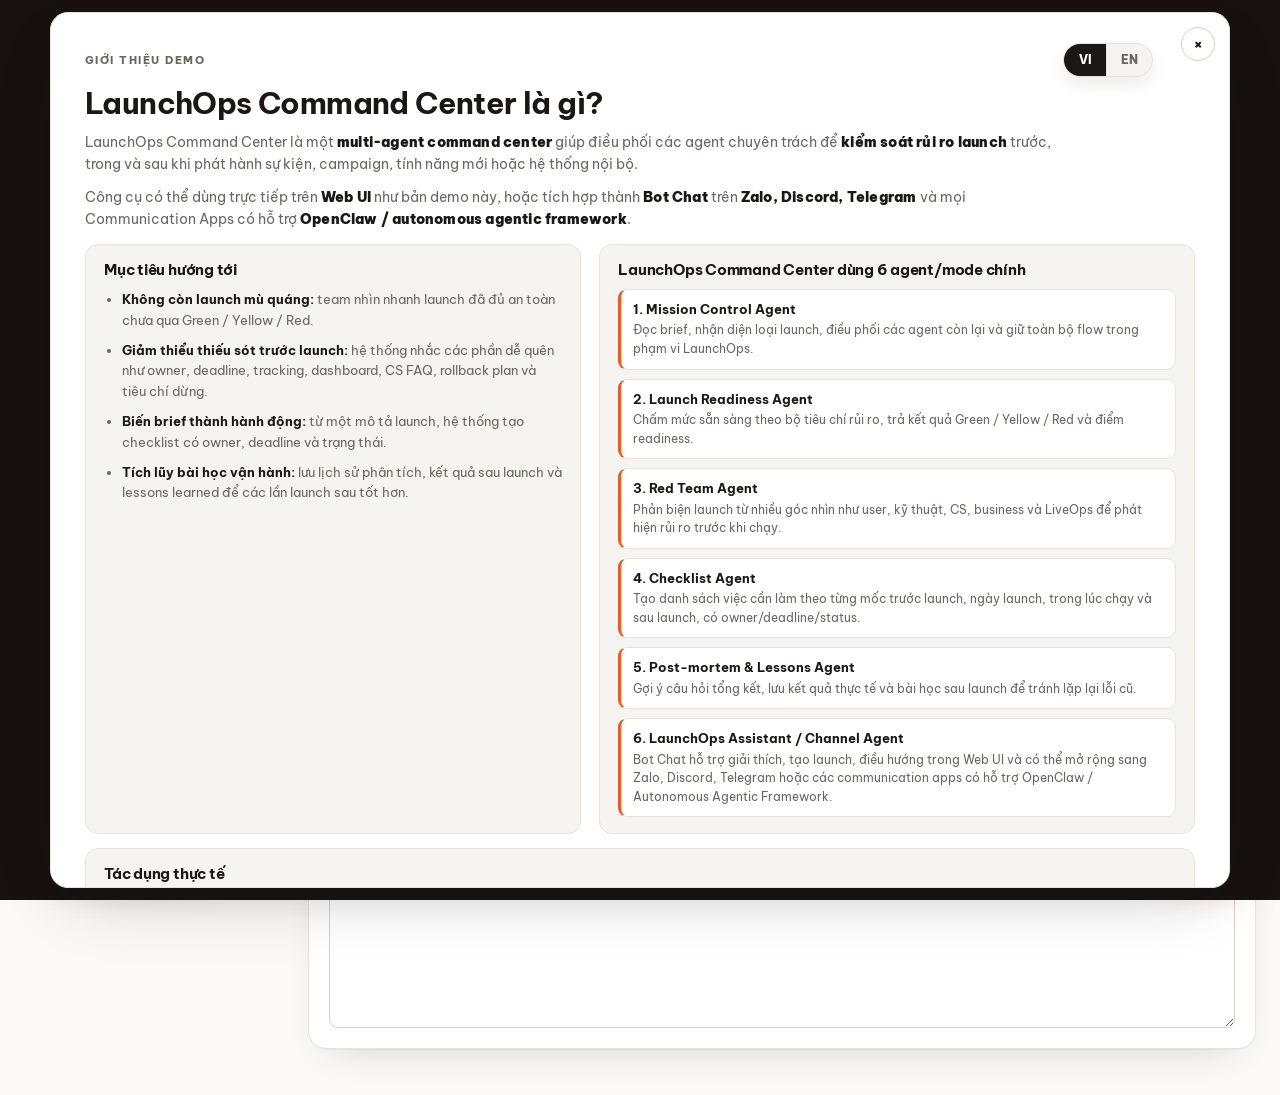
==== index.html @ 08c0c173 "Add launch mode picker and refreshed samples" ====
<!DOCTYPE html>
<html lang="vi">
<head>
  <meta charset="UTF-8">
  <meta name="viewport" content="width=device-width, initial-scale=1.0">
  <title>LaunchOps Command Center</title>
  <link rel="preconnect" href="https://fonts.googleapis.com">
  <link rel="preconnect" href="https://fonts.gstatic.com" crossorigin>
  <link rel="stylesheet" href="https://fonts.googleapis.com/css2?family=Be+Vietnam+Pro:wght@400;500;600;700;800&display=swap">
  <link rel="stylesheet" href="styles.css?v=fix-20260621a">
  <link rel="stylesheet" href="friendly.css?v=fix-20260621a">
</head>
<body class="ui-mode-pro">
  <section id="introModal" class="intro-modal" role="dialog" aria-modal="true" aria-labelledby="introTitle" aria-describedby="introSummary">
    <div class="intro-card">
      <button id="closeIntroModal" class="intro-close" type="button" aria-label="Đóng giới thiệu">×</button>
      <div class="intro-content">
        <div class="intro-topline">
          <span class="section-kicker">Giới thiệu demo</span>
          <div class="intro-lang-switch" role="group" aria-label="Ngôn ngữ popup / Popup language">
            <button id="introLangViBtn" type="button" class="mode-btn active" data-lang="vi" aria-pressed="true">VI</button>
            <button id="introLangEnBtn" type="button" class="mode-btn" data-lang="en" aria-pressed="false">EN</button>
          </div>
        </div>
        <h2 id="introTitle">LaunchOps Command Center là gì?</h2>
        <p id="introSummary" class="intro-lead">
          LaunchOps Command Center là một <strong>multi-agent command center</strong> giúp điều phối các agent chuyên trách để <strong>kiểm soát rủi ro launch</strong> trước, trong và sau khi phát hành sự kiện, campaign, tính năng mới hoặc hệ thống nội bộ.
        </p>
        <p class="intro-lead">
          Công cụ có thể dùng trực tiếp trên <strong>Web UI</strong> như bản demo này, hoặc tích hợp thành <strong>Bot Chat</strong> trên <strong>Zalo, Discord, Telegram</strong> và mọi Communication Apps có hỗ trợ <strong>OpenClaw / autonomous agentic framework</strong>.
        </p>

        <div class="intro-grid">
          <div class="intro-section">
            <h3>Mục tiêu hướng tới</h3>
            <ul class="intro-list">
              <li><strong>Không còn launch mù quáng:</strong> team nhìn nhanh launch đã đủ an toàn chưa qua Green / Yellow / Red.</li>
              <li><strong>Giảm thiếu sót trước launch:</strong> hệ thống nhắc các phần dễ quên như owner, deadline, tracking, dashboard, CS FAQ, rollback plan và tiêu chí dừng.</li>
              <li><strong>Biến brief thành hành động:</strong> từ một mô tả launch, hệ thống tạo checklist có owner, deadline và trạng thái.</li>
              <li><strong>Tích lũy bài học vận hành:</strong> lưu lịch sử phân tích, kết quả sau launch và lessons learned để các lần launch sau tốt hơn.</li>
            </ul>
          </div>

          <div class="intro-section">
            <h3>LaunchOps Command Center dùng 6 agent/mode chính</h3>
            <div class="intro-agent-list">
              <div class="intro-agent-row">
                <strong>1. Mission Control Agent</strong>
                <span>Đọc brief, nhận diện loại launch, điều phối các agent còn lại và giữ toàn bộ flow trong phạm vi LaunchOps.</span>
              </div>
              <div class="intro-agent-row">
                <strong>2. Launch Readiness Agent</strong>
                <span>Chấm mức sẵn sàng theo bộ tiêu chí rủi ro, trả kết quả Green / Yellow / Red và điểm readiness.</span>
              </div>
              <div class="intro-agent-row">
                <strong>3. Red Team Agent</strong>
                <span>Phản biện launch từ nhiều góc nhìn như user, kỹ thuật, CS, business và LiveOps để phát hiện rủi ro trước khi chạy.</span>
              </div>
              <div class="intro-agent-row">
                <strong>4. Checklist Agent</strong>
                <span>Tạo danh sách việc cần làm theo từng mốc trước launch, ngày launch, trong lúc chạy và sau launch, có owner/deadline/status.</span>
              </div>
              <div class="intro-agent-row">
                <strong>5. Post-mortem & Lessons Agent</strong>
                <span>Gợi ý câu hỏi tổng kết, lưu kết quả thực tế và bài học sau launch để tránh lặp lại lỗi cũ.</span>
              </div>
              <div class="intro-agent-row">
                <strong>6. LaunchOps Assistant / Channel Agent</strong>
                <span>Bot Chat hỗ trợ giải thích, tạo launch, điều hướng trong Web UI và có thể mở rộng sang Zalo, Discord, Telegram hoặc các communication apps có hỗ trợ OpenClaw / Autonomous Agentic Framework.</span>
              </div>
            </div>
          </div>
        </div>

        <div class="intro-section">
          <h3>Tác dụng thực tế</h3>
          <p>
            LaunchOps Command Center giúp biến một launch brief còn mơ hồ thành quy trình vận hành rõ ràng: có điểm số, có rủi ro, có checklist, có owner và có bài học sau launch.
          </p>
        </div>

        <div class="intro-actions">
          <button id="enterDemoFromIntro" class="primary" type="button">Vào demo</button>
        </div>
      </div>
    </div>
  </section>

  <section id="productSelect" class="product-modal closed" role="dialog" aria-modal="true" aria-labelledby="productSelectTitle" aria-hidden="true">
    <div class="product-shell">
      <div class="product-head">
        <span class="section-kicker" id="productSelectKicker">Chọn sản phẩm</span>
        <button id="createProductLocked" class="product-create-locked" type="button" disabled aria-disabled="true" title="Demo không cho tạo sản phẩm. Chỉ Admin mới được tạo.">
          <span id="createProductLabel">Tạo sản phẩm</span>
          <small id="createProductHint">Chỉ Admin</small>
        </button>
      </div>
      <h2 id="productSelectTitle">Bạn đang vận hành sản phẩm nào?</h2>
      <p id="productSelectSubtitle">Mỗi sản phẩm có bộ phân loại và template riêng. Chọn một sản phẩm để vào LaunchOps Command Center.</p>
      <div class="product-mode-picker" aria-label="Choose LCC entry mode">
        <span id="productModeLabel">Mode vao LCC</span>
        <div class="product-mode-options" role="group" aria-label="Choose LCC entry mode">
          <button type="button" class="product-mode-option mode-btn" data-mode="friendly" aria-pressed="false">Friendly</button>
          <button type="button" class="product-mode-option mode-btn active" data-mode="pro" aria-pressed="true">Pro</button>
        </div>
        <small id="productModeHint">LCC se nho mode ban dung gan nhat.</small>
      </div>
      <div class="product-grid">
        <button type="button" class="product-card" data-product="demo">
          <span class="product-badge" id="productDemoBadge">Demo</span>
          <h3 id="productDemoTitle">Demo</h3>
          <p id="productDemoDesc">Bản demo dùng chung — đầy đủ phân loại mẫu (game event, marketing, feature release...).</p>
          <span class="product-cta" id="productDemoCta">Vào →</span>
        </button>
        <button type="button" class="product-card locked" data-product="locked" aria-disabled="true">
          <span class="product-badge locked" id="productLockBadge">Sắp có</span>
          <h3 id="productLockedTitle">Sản Phẩm XYZ</h3>
          <p id="productLockedDesc">Bộ phân loại & template riêng cho Sản Phẩm XYZ. Đang khóa trong bản demo này.</p>
          <span class="product-cta locked" id="productLockedCta">Đã khóa</span>
        </button>
      </div>
    </div>
  </section>

  <header class="topbar">
    <div>
      <p class="eyebrow">V-Team · VinhVNN · GS9</p>
      <h1>LaunchOps Command Center</h1>
    </div>
    <div id="topbarMarquee" class="topbar-marquee" aria-label="Thông báo dữ liệu demo">
      <span>Một số quyền cấu hình đã được khóa để tránh loạn dữ liệu demo, nhưng bạn vẫn có thể tạo Phân Loại/Launch/Template mới để trải nghiệm full tính năng. Nếu quan tâm LCC, hãy liên hệ VinhVNN. Dự án được phát triển bởi 1 thành viên non-tech trong thời gian ngắn, mong nhận được vote để tiếp tục hoàn thiện. Toàn bộ dữ liệu demo đều là giả lập. 🤘🤘🤘</span>
    </div>
    <div class="topbar-actions">
      <span id="analysisSource" class="sync-status">Bản local đã sẵn sàng</span>
      <button id="openDocsModal" type="button" class="topbar-config-button">Docs</button>
      <button id="changeProduct" type="button" class="topbar-config-button">Đổi sản phẩm</button>
      <button id="openTemplateConfig" type="button" class="topbar-config-button">Cấu Hình</button>
      <div class="lang-switch" role="group" aria-label="Language / Ngôn ngữ"><button id="langViBtn" type="button" class="mode-btn active" data-lang="vi">VI</button><button id="langEnBtn" type="button" class="mode-btn" data-lang="en">EN</button></div>
      <div class="mode-switch" role="group" aria-label="Chọn giao diện">
        <button id="modeFriendlyBtn" type="button" class="mode-btn" data-mode="friendly" aria-pressed="false">Friendly</button>
        <button id="modeProBtn" type="button" class="mode-btn active" data-mode="pro" aria-pressed="true">Pro</button>
      </div>
    </div>
  </header>

  <main id="appShell" class="app-shell">
    <aside class="launch-board" aria-label="Launch board">
      <div class="board-head">
        <div>
          <span class="section-kicker">Danh Sách Launch</span>
        </div>
      </div>
      <div class="board-filters" aria-label="Lọc danh sách launch">
        <label class="board-search" for="launchSearch">
          <span>Tìm kiếm</span>
          <input id="launchSearch" type="search" placeholder="Tên/Phân Loại/Template">
        </label>
        <label class="board-status-filter" for="launchStatusFilter">
          <span>Trạng thái</span>
          <select id="launchStatusFilter">
            <option value="all">Tất cả</option>
            <option value="running">Đang chạy</option>
            <option value="completed">Đã chạy</option>
            <option value="upcoming">Sắp chạy</option>
          </select>
        </label>
        <div class="board-date-range" role="group" aria-label="Khoảng ngày chạy">
          <label class="board-date-filter board-date-from" for="launchDateFrom">
            <span>Từ ngày</span>
            <input id="launchDateFrom" type="date">
          </label>
          <label class="board-date-filter board-date-to" for="launchDateTo">
            <span>Đến ngày</span>
            <input id="launchDateTo" type="date">
          </label>
        </div>
      </div>
      <div id="launchGroups" class="launch-groups"></div>
    </aside>

    <section class="detail-shell" aria-label="Launch detail">
      <section class="detail-hero">
        <div class="detail-title-block">
          <span class="section-kicker">Chi tiết launch</span>
          <span id="sampleLaunchNotice" class="sample-launch-notice" hidden>Đây là Launch mẫu, vui lòng không điều chỉnh. Reviewer có thể tự tạo launch mới để trải nghiệm.</span>
          <h2 id="detailTitle">Launch detail</h2>
          <div id="detailSub" class="detail-meta-row">Tạo hoặc chọn launch trước khi phân tích.</div>
        </div>

        <div class="detail-right-cluster">
          <button class="help-button hero-help" type="button" aria-label="Giải thích mức sẵn sàng và lịch sử" data-tooltip="Mức sẵn sàng: tổng điểm theo cấu hình phân loại hiện tại, điểm thấp nghĩa là brief còn thiếu dữ liệu để launch an toàn. Lịch sử: số lần đã phân tích và số bài học đã lưu sau launch.">?</button>
          <div class="hero-metrics">
            <div id="readinessMetric" class="metric score-metric yellow">
              <span>Mức sẵn sàng</span>
              <strong id="scoreValue">0/12</strong>
              <small id="scoreColor">Vàng</small>
            </div>
            <div class="metric">
              <span>Lịch sử</span>
              <div id="launchMemoryStats" class="metric-lines">
                <strong>0 lần phân tích</strong>
                <strong>0 bài học</strong>
              </div>
              <small>Lưu local</small>
            </div>
          </div>
        </div>
      </section>

      <section id="friendlyVisualize" class="friendly-visualize friendly-only" aria-label="LaunchOps Visualize 5 bước">
        <div class="friendly-viz-head">
          <div>
            <span class="friendly-viz-kicker">Friendly mode</span>
            <h3>Visualize 5 bước trước khi launch</h3>
          </div>
          <button id="friendlyVizReplay" class="friendly-viz-replay" type="button">Về bước 1</button>
        </div>

        <div class="friendly-viz-grid">
          <aside id="friendlyVizRail" class="friendly-viz-rail" data-state="idle">
            <div id="friendlyVizAgentName" class="friendly-viz-agent">Sẵn sàng</div>
            <svg class="friendly-viz-mascot" viewBox="0 0 120 120" role="img" aria-label="Trợ lý LaunchOps">
              <circle class="viz-acc-fill" cx="60" cy="11" r="5"/>
              <line class="viz-acc-stroke" x1="60" y1="14" x2="60" y2="26" stroke-width="4" stroke-linecap="round"/>
              <rect x="24" y="26" width="72" height="64" rx="20" fill="#fff" stroke="#17181a" stroke-width="3.5"/>
              <circle class="viz-eye" cx="46" cy="54" r="6" fill="#17181a" style="transform-origin:46px 54px"/>
              <circle class="viz-eye" cx="74" cy="54" r="6" fill="#17181a" style="transform-origin:74px 54px"/>
              <path class="viz-mouth viz-happy" d="M45 70 Q60 83 75 70" fill="none" stroke="#17181a" stroke-width="4" stroke-linecap="round"/>
              <line class="viz-mouth viz-flat" x1="50" y1="73" x2="70" y2="73" stroke="#17181a" stroke-width="4" stroke-linecap="round"/>
              <path class="viz-mouth viz-warn" d="M47 75 Q60 67 73 75" fill="none" stroke="#17181a" stroke-width="4" stroke-linecap="round"/>
              <circle class="viz-mouth viz-alert" cx="60" cy="75" r="7" fill="none" stroke="#17181a" stroke-width="4"/>
              <rect class="viz-acc-fill" x="40" y="92" width="40" height="8" rx="4"/>
            </svg>

            <p id="friendlyVizSpeech" class="friendly-viz-speech">Đang chờ lệnh. Nếu bạn nhập gì, tôi sẽ gắn vào launch đang mở.</p>

            <div class="friendly-viz-verdict">
              <div id="friendlyVizLights" class="friendly-viz-lights" data-on="idle" aria-hidden="true">
                <i class="viz-red"></i>
                <i class="viz-yellow"></i>
                <i class="viz-green"></i>
              </div>
              <div class="friendly-viz-verdict-text">
                <b id="friendlyVizVerdict">Chưa phân tích</b>
                <span id="friendlyVizScore">Chưa có điểm</span>
              </div>
            </div>

            <div class="friendly-viz-controls">
              <button id="friendlyVizPrev" type="button">Trước</button>
              <button id="friendlyVizNext" type="button">Tiếp</button>
            </div>

            <div id="friendlyVizDots" class="friendly-viz-dots" aria-label="Các bước Visualize">
              <button type="button" class="friendly-viz-step" data-step="0"><span>1</span><b>Đọc brief</b></button>
              <button type="button" class="friendly-viz-step" data-step="1"><span>2</span><b>Chấm điểm</b></button>
              <button type="button" class="friendly-viz-step" data-step="2"><span>3</span><b>Phản biện</b></button>
              <button type="button" class="friendly-viz-step" data-step="3"><span>4</span><b>Việc cần làm</b></button>
              <button type="button" class="friendly-viz-step" data-step="4"><span>5</span><b>Bài học</b></button>
            </div>
          </aside>

          <section id="friendlyVizStage" class="friendly-viz-stage" aria-live="polite">
            <article class="friendly-viz-scene active" data-step="0">
              <div class="friendly-viz-brief">
                <div class="friendly-viz-scan"></div>
                <h4 id="friendlyVizBriefTitle">Chưa chọn launch</h4>
                <p id="friendlyVizBriefGoal">Chọn một launch ở danh sách bên trái, kiểm tra brief, rồi bấm "Chạy phân tích".</p>
                <p id="friendlyVizBriefMissing" class="friendly-viz-miss">Agent sẽ đọc phần còn thiếu sau khi có kết quả.</p>
              </div>
              <div class="friendly-chat" aria-label="Chat cấu hình launch trong Friendly mode">
                <div class="friendly-chat-head">
                  <div>
                    <b>Chat với Mission Control</b>
                    <span>Chọn nhanh hoặc gõ từng ý để tạo/sửa launch.</span>
                  </div>
                  <div id="friendlyChatSummary" class="friendly-chat-summary"></div>
                </div>
                <div id="friendlyChatMessages" class="friendly-chat-messages" aria-live="polite"></div>
                <div id="friendlyChatQuickActions" class="friendly-chat-actions" aria-label="Thao tác nhanh"></div>
              </div>
              <p id="friendlyVizTyped" class="friendly-viz-typed">Gợi ý tiếp theo: chọn thao tác hoặc gõ trực tiếp cho Mission Control.</p>
              <div id="friendlyChatTyping" class="friendly-chat-typing" hidden>Agent đang soạn câu trả lời...</div>
              <form id="friendlyChatForm" class="friendly-chat-form friendly-chat-dock">
                <textarea id="friendlyChatInput" rows="3" autocomplete="off" placeholder="Gõ câu trả lời hoặc dán brief ở đây"></textarea>
                <button id="friendlyChatSend" type="submit">Gửi</button>
              </form>
              <div class="friendly-viz-proxy-fields" hidden>
                <input id="friendlyLaunchName" type="text" autocomplete="off">
                <select id="friendlyLaunchType"></select>
                <select id="friendlyLaunchStatus">
                  <option value="upcoming">Sắp chạy</option>
                  <option value="running">Đang chạy</option>
                  <option value="completed">Đã chạy</option>
                </select>
                <input id="friendlyLaunchOwner" type="text" autocomplete="off">
                <input id="friendlyLaunchTargetDate" type="text" inputmode="numeric" autocomplete="off" placeholder="dd/mm/yyyy hh:mm">
                <input id="friendlyLaunchEndDate" type="text" inputmode="numeric" autocomplete="off" placeholder="dd/mm/yyyy hh:mm">
                <textarea id="friendlyBriefInput" spellcheck="false"></textarea>
                <button id="friendlyLoadBadBrief" type="button">Nạp Brief Mẫu</button>
                <button id="friendlySaveLaunch" type="button">Lưu launch</button>
                <button id="friendlyAnalyzeBrief" type="button">Chạy phân tích</button>
              </div>
            </article>

            <article class="friendly-viz-scene" data-step="1">
              <h3 class="friendly-viz-title">Mức độ sẵn sàng</h3>
              <div class="friendly-viz-ready">
                <div class="friendly-viz-gauge">
                  <svg width="140" height="140" viewBox="0 0 140 140" aria-hidden="true">
                    <circle cx="70" cy="70" r="60" fill="none" stroke="#e6e6e0" stroke-width="11"/>
                    <circle id="friendlyVizArc" cx="70" cy="70" r="60" fill="none" stroke="currentColor" stroke-width="11" stroke-linecap="round" stroke-dasharray="377" stroke-dashoffset="377"/>
                  </svg>
                  <div>
                    <b id="friendlyVizGaugeNumber">0</b>
                    <span id="friendlyVizGaugeMax">/ 12</span>
                  </div>
                </div>
                <div id="friendlyVizRiskBars" class="friendly-viz-bars"></div>
                <div class="friendly-viz-score-detail">
                  <div class="friendly-viz-score-line">
                    <b id="friendlyVizScoreDecision">Chưa phân tích</b>
                    <span id="friendlyVizScoreGate">Chưa có kết luận</span>
                  </div>
                  <p id="friendlyVizScoreReason">Chạy phân tích để xem lý do điểm, kết luận và phần còn thiếu.</p>
                  <div id="friendlyVizScoreTopRisks" class="friendly-viz-score-risks"></div>
                </div>
              </div>
            </article>

            <article class="friendly-viz-scene" data-step="2">
              <h3 class="friendly-viz-title">Năm góc nhìn phản biện</h3>
              <div id="friendlyVizVoices" class="friendly-viz-voices"></div>
            </article>

            <article class="friendly-viz-scene" data-step="3">
              <h3 class="friendly-viz-title">Việc cần làm trước khi launch</h3>
              <div id="friendlyVizTasks" class="friendly-viz-tasks"></div>
            </article>

            <article class="friendly-viz-scene" data-step="4">
              <h3 class="friendly-viz-title">Lưu quyết định và bài học</h3>
              <div class="friendly-viz-done">
                <div id="friendlyVizMemo" class="friendly-viz-memo">Kết quả phân tích đã sẵn sàng để team xử lý.</div>
                <p id="friendlyVizLessonText">Bài học, rủi ro và quyết định sẽ được lưu lại để lần launch sau an toàn hơn.</p>
              </div>
              <div class="friendly-lesson-chat" aria-label="Chat lưu kết quả và bài học trong Friendly mode">
                <div class="friendly-lesson-head">
                  <div>
                    <b>Chat sau launch</b>
                    <span id="friendlyLessonStatusText">Nhập kết quả sau launch trước, sau đó Agent mới đề xuất bài học.</span>
                  </div>
                  <span id="friendlyLessonGate" class="friendly-lesson-gate">Chưa sẵn sàng</span>
                </div>
                <div id="friendlyLessonMessages" class="friendly-chat-messages friendly-lesson-messages" aria-live="polite"></div>
                <div id="friendlyLessonSuggestions" class="friendly-lesson-suggestions" aria-live="polite"></div>
                <div id="friendlyLessonActions" class="friendly-chat-actions">
                  <button type="button" data-friendly-action="post-result">Nhập kết quả sau launch</button>
                  <button type="button" data-friendly-action="post-review">Phân tích sau launch</button>
                  <button type="button" data-friendly-action="lesson">Thêm bài học</button>
                  <button type="button" data-friendly-action="save-lesson">Lưu kết quả / bài học</button>
                </div>
                <div id="friendlyLessonTyping" class="friendly-chat-typing" hidden>Agent đang soạn câu trả lời...</div>
                <form id="friendlyLessonChatForm" class="friendly-chat-form friendly-lesson-form">
                  <textarea id="friendlyLessonChatInput" rows="3" autocomplete="off" placeholder="Nhập kết quả sau launch ở đây"></textarea>
                  <button type="submit">Gửi</button>
                </form>
                <div class="friendly-viz-proxy-fields" hidden>
                  <textarea id="friendlyPostResultInput" spellcheck="false"></textarea>
                  <select id="friendlyPostResultStatus">
                    <option value="completed">Đã chạy</option>
                    <option value="running">Đang chạy</option>
                    <option value="upcoming">Sắp chạy</option>
                  </select>
                  <textarea id="friendlyLessonInput" spellcheck="false"></textarea>
                  <button id="friendlySaveLesson" type="button">Lưu kết quả / bài học</button>
                </div>
              </div>
            </article>

          </section>
        </div>
      </section>

      <nav class="tabs" role="tablist" aria-label="Launch detail tabs">
        <button type="button" role="tab" class="tab active" data-view="briefView" aria-selected="true">Tóm tắt</button>
        <button type="button" role="tab" class="tab" data-view="redTeam" aria-selected="false">Phân tích</button>
        <button type="button" role="tab" class="tab" data-view="checklist" aria-selected="false">Việc cần làm</button>
        <button type="button" role="tab" class="tab" data-view="history" aria-selected="false">Lịch sử</button>
        <button type="button" role="tab" class="tab" data-view="lessons" aria-selected="false">Bài học</button>
        <button type="button" role="tab" class="tab" data-view="runLog" id="runLogTab" aria-selected="false" hidden>Log</button>
      </nav>

      <section id="briefView" class="view active">
        <div class="content-card">
          <div class="card-head">
            <div>
              <div class="title-row">
                <h3>Thông tin launch</h3>
                <button class="help-button" type="button" aria-label="Giải thích thông tin launch" data-tooltip="Điền metadata ngắn để Agent hiểu đây là launch gì, ai phụ trách, bắt đầu/kết thúc ngày giờ nào và đang ở trạng thái nào.">?</button>
              </div>
            </div>
          </div>

          <div class="form-grid">
            <label class="field">
              <span>Tên launch <button class="help-button inline" type="button" aria-label="Giải thích tên launch" data-tooltip="Tên ngắn để phân biệt launch này với các launch khác, ví dụ Golden Spin Weekend.">?</button></span>
              <input id="launchName" type="text" autocomplete="off">
            </label>
            <label class="field">
              <span>Phân loại <button class="help-button inline" type="button" aria-label="Giải thích phân loại" data-tooltip="Chọn loại launch để Agent hiểu ngữ cảnh: game event, marketing, feature release, production release hoặc internal tool.">?</button></span>
              <select id="launchType">
                <option value="Game event">Sự kiện game</option>
                <option value="Campaign marketing">Chiến dịch marketing</option>
                <option value="Feature release">Ra mắt tính năng</option>
                <option value="Production system release">Release hệ thống production</option>
                <option value="Internal tool">Công cụ nội bộ</option>
              </select>
              <small id="launchTypeNote" class="field-note">Hiện tại chỉ tối ưu Sự Kiện Game</small>
            </label>
            <label class="field">
              <span id="launchTemplateLabel">Template <button class="help-button inline" type="button" aria-label="Giải thích template" data-tooltip="Chọn bộ template để Agent dùng khung rủi ro, phản biện, checklist và bài học phù hợp với launch này.">?</button></span>
              <select id="launchTemplate"></select>
              <small id="launchTemplateNote" class="field-note">Template nằm trong phân loại; nhiều launch có thể dùng chung một template.</small>
            </label>
            <label class="field">
              <span>Trạng thái <button class="help-button inline" type="button" aria-label="Giải thích trạng thái launch" data-tooltip="Sắp chạy: còn chuẩn bị. Đang chạy: đang active hoặc sát giờ. Đã chạy: dùng để lưu kết quả và bài học.">?</button></span>
              <select id="launchStatus">
                <option value="upcoming">Sắp chạy</option>
                <option value="running">Đang chạy</option>
                <option value="completed">Đã chạy</option>
              </select>
            </label>
            <label class="field">
              <span>Người phụ trách <button class="help-button inline" type="button" aria-label="Giải thích người phụ trách" data-tooltip="Người hoặc team chịu trách nhiệm chính cho launch. Có thể là PM LiveOps, Tech Lead, CS Lead hoặc Business Owner.">?</button></span>
              <input id="launchOwner" type="text" autocomplete="off">
            </label>
          </div>

          <div class="form-grid-dates">
            <label class="field">
              <span>Start Launch <button class="help-button inline" type="button" aria-label="Giải thích Start Launch" data-tooltip="Ngày giờ bắt đầu launch (dd/mm/yyyy hh:mm — bắt buộc có giờ phút). Bấm biểu tượng lịch để chọn nhanh.">?</button></span>
              <div class="date-input-wrap">
                <input id="launchTargetDate" type="text" autocomplete="off" placeholder="dd/mm/yyyy hh:mm">
                <button id="launchTargetDatePicker" class="date-picker-button" type="button" aria-label="Chọn Start Launch" title="Chọn ngày giờ">
                  <svg aria-hidden="true" viewBox="0 0 24 24">
                    <path d="M8 2v4"></path>
                    <path d="M16 2v4"></path>
                    <path d="M3 10h18"></path>
                    <rect x="3" y="4" width="18" height="18" rx="2"></rect>
                  </svg>
                </button>
                <input id="launchTargetDateNative" class="native-date-input" type="datetime-local" tabindex="-1" aria-hidden="true">
              </div>
            </label>
            <label class="field">
              <span>End Launch <button class="help-button inline" type="button" aria-label="Giải thích End Launch" data-tooltip="Ngày giờ kết thúc hoặc tổng kết launch (dd/mm/yyyy hh:mm — bắt buộc có giờ phút). Bấm biểu tượng lịch để chọn nhanh.">?</button></span>
              <div class="date-input-wrap">
                <input id="launchEndDate" type="text" autocomplete="off" placeholder="dd/mm/yyyy hh:mm">
                <button id="launchEndDatePicker" class="date-picker-button" type="button" aria-label="Chọn End Launch" title="Chọn ngày giờ">
                  <svg aria-hidden="true" viewBox="0 0 24 24">
                    <path d="M8 2v4"></path>
                    <path d="M16 2v4"></path>
                    <path d="M3 10h18"></path>
                    <rect x="3" y="4" width="18" height="18" rx="2"></rect>
                  </svg>
                </button>
                <input id="launchEndDateNative" class="native-date-input" type="datetime-local" tabindex="-1" aria-hidden="true">
              </div>
            </label>
          </div>

          <div class="brief-guide">
            <div>
              <strong>Brief nên nhập gì?</strong>
              <p id="briefGuideDescription">Viết như một bản mô tả launch thật. Không cần văn hay, nhưng cần đủ dữ liệu để Agent chấm rủi ro.</p>
            </div>
            <ul id="briefGuideItems"></ul>
          </div>

          <div class="detail-actions">
            <div class="action-button-row">
              <button id="loadBadBrief" type="button">Nạp Brief Mẫu</button>
              <button id="demoMode" type="button">Demo mode</button>
              <button id="exportReport" type="button">Export report</button>
              <button id="saveLaunch" type="button">Lưu launch</button>
              <span class="primary-action-pair">
                <button id="analyzeBrief" type="button" class="primary">Chạy phân tích</button>
                <button id="newLaunch" type="button" class="primary new-launch-action">Tạo launch mới</button>
                <button id="deleteLaunch" type="button" class="danger-button launch-delete-action">Xóa launch</button>
              </span>
              <button class="help-button action-help" type="button" aria-label="Giải thích các nút thao tác launch" data-tooltip="Demo mode: nạp nhanh kịch bản mẫu để quay demo. Export report: tải báo cáo Markdown của launch hiện tại. Lưu launch: lưu metadata và brief sau khi bạn chỉnh. Chạy phân tích: gửi brief cho backend/AI để tạo readiness, phản biện, checklist và lưu vào lịch sử.">?</button>
            </div>
            <div id="analysisRunStatus" class="analysis-run-status" role="status" aria-live="polite"></div>
          </div>

          <label class="field brief-field">
            <span>Nội dung brief <button class="help-button inline" type="button" aria-label="Giải thích nội dung brief" data-tooltip="Dán brief thô vào đây. Nếu chưa biết viết gì, bấm Nạp Brief Mẫu để xem ví dụ một brief còn thiếu dữ liệu.">?</button></span>
            <textarea id="briefInput" spellcheck="false" aria-label="Launch brief input"></textarea>
          </label>
        </div>
      </section>

      <section id="redTeam" class="view">
        <div class="analysis-layout">
          <article id="scoreCard" class="decision-card yellow">
            <span class="section-kicker">Kết luận</span>
            <div class="decision-main">
              <div id="scoreDial" class="score-dial" style="--score-percent: 0%">
                <span>Score</span>
                <strong id="scoreDialValue">0/12</strong>
              </div>
              <div>
                <h3 id="decisionTitle">Chưa có phân tích</h3>
                <p id="scoreReason">Chọn launch, kiểm tra brief rồi bấm Chạy phân tích.</p>
                <div class="decision-tags">
                  <span id="launchGate" class="gate-pill yellow">Chưa phân tích</span>
                  <button class="help-button inline" type="button" aria-label="Giải thích kết luận" data-tooltip="Kết luận tổng hợp cho biết launch nên chạy, giữ lại để sửa hay dừng. Dựa trên tổng điểm và các rủi ro thiếu dữ liệu.">?</button>
                </div>
              </div>
            </div>
          </article>

          <article class="next-action-card">
            <span class="section-kicker">Việc cần làm tiếp <button class="help-button inline" type="button" aria-label="Giải thích việc cần làm tiếp" data-tooltip="3 việc ưu tiên nhất cần xử lý trước khi launch. Đây là phần để team biết sửa gì trước, không phải toàn bộ checklist.">?</button></span>
            <h3 id="topRisksTitle">3 việc cần xử lý trước</h3>
            <ul id="topRisks"></ul>
          </article>
        </div>

        <div class="content-card">
          <div class="card-head">
            <div>
              <div class="title-row">
                <h3>Các góc nhìn phản biện</h3>
                <button class="help-button" type="button" aria-label="Giải thích phản biện rủi ro" data-tooltip="Nhóm phản biện giả lập nhiều góc nhìn như người dùng bức xúc, người tìm cách lách luật, CS, kỹ thuật và kinh doanh để bắt rủi ro trước launch.">?</button>
              </div>
            </div>
          </div>
          <div id="redTeamCards" class="cards"></div>
        </div>

        <div class="content-card">
          <div class="card-head">
            <div>
              <span class="section-kicker">Điểm readiness</span>
              <div class="title-row">
                <h3>Điểm theo nhóm rủi ro</h3>
                <button class="help-button" type="button" aria-label="Giải thích nhóm rủi ro" data-tooltip="Mỗi nhóm được chấm 0-2 điểm. Mục này giúp biết brief thiếu phần nào và cần bổ sung gì để đạt 2/2.">?</button>
              </div>
            </div>
          </div>
          <div class="risk-guide">
            <div>
              <strong>Cách đọc điểm</strong>
              <p>Mỗi nhóm tối đa 2 điểm. Điểm càng thấp nghĩa là brief càng thiếu dữ liệu để team ra quyết định launch.</p>
            </div>
            <div class="score-guide">
              <span><strong>0/2</strong> Chưa đủ dữ liệu</span>
              <span><strong>1/2</strong> Có nhắc tới nhưng chưa giao việc được</span>
              <span><strong>2/2</strong> Đủ rõ để chịu trách nhiệm</span>
            </div>
          </div>
          <div id="riskBreakdown" class="risk-grid"></div>
        </div>

        <div class="content-card rag-card" id="ragInsightsCard">
          <div class="card-head">
            <div>
              <span class="section-kicker" id="ragKicker">Tri thức tham khảo · RAG</span>
              <div class="title-row">
                <h3 id="ragTitle">Bài học & dữ liệu sản phẩm liên quan</h3>
                <button class="help-button" type="button" aria-label="Giải thích RAG insights" data-tooltip="Hệ thống đối chiếu từ khóa trong brief với kho bài học và snapshot sản phẩm (SQLite) để lôi ra kinh nghiệm cũ liên quan. Đây là phần tri thức RAG hỗ trợ quyết định, không phải kết quả chấm điểm.">?</button>
              </div>
            </div>
          </div>
          <div id="ragInsightsBody" class="rag-body">
            <div class="empty-state">Chạy phân tích với backend để xem bài học quá khứ và dữ liệu sản phẩm liên quan.</div>
          </div>
        </div>

        <div id="launchSnapshot" class="snapshot-grid"></div>
      </section>

      <section id="checklist" class="view">
        <div class="content-card">
          <div class="card-head">
            <div>
              <div class="title-row">
                <h3>Danh sách việc cần làm</h3>
                <button class="help-button" type="button" aria-label="Giải thích danh sách việc cần làm" data-tooltip="Checklist biến phân tích thành việc cụ thể: làm gì, ai phụ trách, hạn nào, trạng thái ra sao và mức rủi ro thế nào.">?</button>
              </div>
            </div>
          </div>
          <div id="checklistRows" class="timeline-board"></div>
        </div>
      </section>

      <section id="history" class="view">
        <div class="content-card">
          <div class="card-head">
            <div>
              <div class="title-row">
                <h3>Các lần đã phân tích</h3>
                <button class="help-button" type="button" aria-label="Giải thích lịch sử phân tích" data-tooltip="Mỗi lần bấm Chạy phân tích sẽ lưu một bản ghi. Bấm Mở lại để xem kết quả cũ và so sánh với lần mới.">?</button>
              </div>
            </div>
          </div>
          <div id="analysisHistory" class="history-list"></div>
        </div>
      </section>

      <section id="runLog" class="view">
        <div class="content-card">
          <div class="card-head">
            <div>
              <div class="title-row">
                <h3>Log chạy phân tích</h3>
                <button class="help-button" type="button" aria-label="Giải thích log chạy" data-tooltip="Nhật ký từng bước của mỗi lần chạy phân tích cho launch này: client gọi gì, agent nào chạy, model nào, fallback ở đâu. Bản demo hiện mở Log cho mọi vai trò.">?</button>
              </div>
            </div>
            <button id="copyRunLog" type="button">Copy log</button>
          </div>
          <div id="runLogBody" class="run-log"></div>
        </div>

        <div class="content-card trace-card" id="traceConsoleCard">
          <div class="card-head">
            <div>
              <span class="section-kicker" id="traceKicker">Pipeline đa agent · Debug</span>
              <div class="title-row">
                <h3 id="traceTitle">Agents trace & JSON</h3>
                <button class="help-button" type="button" aria-label="Giải thích agents trace" data-tooltip="Nhật ký từng agent trong pipeline (readiness, red team, checklist, post-mortem): trạng thái, nguồn rule/LLM và model định tuyến. Mở JSON đầy đủ để debug hoặc làm bằng chứng multi-agent.">?</button>
              </div>
            </div>
            <button id="traceCopyBtn" class="trace-copy-btn" type="button">Copy JSON</button>
          </div>
          <div id="traceConsoleBody" class="trace-body">
            <div class="empty-state">Chưa có trace. Bấm Chạy phân tích để xem pipeline 5 agent hoạt động.</div>
          </div>
        </div>
      </section>

      <section id="lessons" class="view">
        <div class="content-card lesson-draft-card">
          <div class="card-head">
            <div>
              <div class="title-row">
                <h3>Câu hỏi sau launch</h3>
                <button class="help-button" type="button" aria-label="Giải thích câu hỏi sau launch" data-tooltip="Sau khi launch xong, dùng phần này để ghi kết quả thật và bài học. Lần sau Agent có thể dùng lại bài học này.">?</button>
              </div>
            </div>
          </div>
          <div id="postmortemDraft" class="draft"></div>
        </div>
        <div class="content-card suggestion-card">
          <div class="card-head">
            <div>
              <span class="section-kicker">Đề xuất cải tiến</span>
              <div class="title-row">
                <h3>AI đề xuất cập nhật template</h3>
                <button class="help-button" type="button" aria-label="Giải thích AI đề xuất cập nhật template" data-tooltip="AI đọc lịch sử phân tích và bài học đã lưu để đề xuất sửa template. Bản demo hiện mở quyền duyệt để bạn áp dụng trực tiếp.">?</button>
              </div>
            </div>
          </div>
          <div id="lessonSuggestions" class="suggestion-list"></div>
        </div>
        <div id="lessonsPanel" class="lessons-panel"></div>
      </section>

      <section id="templateConfig" class="view">
        <div class="content-card config-hero">
          <div class="card-head">
            <div>
              <span class="section-kicker">Cấu Hình</span>
              <div class="title-row">
                <h3>Cách Agent đánh giá từng phân loại</h3>
                <button class="help-button config-title-help" type="button" aria-label="Giải thích cấu hình phân loại" data-tooltip="Mỗi phân loại launch dùng một bộ luật đánh giá. Bạn có thể đổi tên phân loại, chọn template gốc, rồi chỉnh nhóm rủi ro, phản biện, checklist và câu hỏi bài học.">?</button>
              </div>
            </div>
            <div class="template-actions">
              <button id="resetTemplate" type="button">Nạp mẫu chuẩn</button>
              <button id="saveTemplate" type="button" class="primary">Lưu cấu hình chung</button>
            </div>
          </div>

          <div class="template-control-grid">
            <label class="field">
              <span>Người đang thao tác <button class="help-button inline" type="button" aria-label="Giải thích người đang thao tác" data-tooltip="Bản demo này mô phỏng người thao tác ở frontend. Khi lên production, danh sách này phải nối với đăng nhập thật hoặc quyền backend.">?</button></span>
              <select id="templateOperator"></select>
            </label>
            <div id="templatePermissionState" class="permission-state"></div>
          </div>

          <div class="template-summary">
            <div class="template-selector-card">
              <span id="templateConfigSelectorLabel">Template đang cấu hình</span>
              <select id="templateSelector" aria-label="Chọn template đang cấu hình"></select>
              <strong id="templateName">Template mặc định</strong>
            </div>
            <div class="template-stat">
              <span>Điểm tối đa</span>
              <strong id="templateMaxScore">12</strong>
            </div>
            <div class="template-stat">
              <span>Nhóm rủi ro</span>
              <strong id="templateRiskCount">6</strong>
            </div>
            <div class="template-stat">
              <span>Góc phản biện</span>
              <strong id="templatePersonaCount">5</strong>
            </div>
          </div>
        </div>

        <nav class="config-tabs" role="tablist" aria-label="Cấu hình phân loại">
          <button type="button" role="tab" class="config-tab active" data-config-tab="catalog" aria-selected="true">Phân loại</button>
          <button type="button" role="tab" class="config-tab" data-config-tab="risk" aria-selected="false">Rủi ro</button>
          <button type="button" role="tab" class="config-tab" data-config-tab="persona" aria-selected="false">Phản biện</button>
          <button type="button" role="tab" class="config-tab" data-config-tab="checklist" aria-selected="false">Checklist</button>
          <button type="button" role="tab" class="config-tab" data-config-tab="lesson" aria-selected="false">Bài học</button>
          <button type="button" role="tab" class="config-tab" data-config-tab="admin" aria-selected="false">Người thao tác</button>
          <button type="button" role="tab" class="config-tab" data-config-tab="archive" aria-selected="false">Lưu trữ</button>
        </nav>

        <div class="config-grid">
          <div id="templateManager" class="config-workbench">
            <section class="content-card config-section template-catalog-section config-pane active" data-config-panel="catalog">
              <div class="card-head compact">
                <div class="catalog-heading">
                  <div>
                    <span class="section-kicker">Cấu hình chung</span>
                    <h3>Phân loại & template gốc</h3>
                  </div>
                  <div class="catalog-explainer-grid">
                  <div class="catalog-explainer">
                    <strong>Cách hiểu nhanh</strong>
                    <p><b>Phân loại</b> là loại launch người dùng chọn, ví dụ Sự kiện game hoặc Ra mắt tính năng. <b>Template</b> là bộ luật đánh giá mà phân loại đó dùng. Một template có thể dùng lại cho nhiều phân loại.</p>
                  </div>
                  <div class="catalog-explainer template-explainer">
                    <strong>Cách hiểu nhanh về Template</strong>
                    <p><b>Template</b> là bộ khung Agent dùng để chấm điểm, phản biện, tạo checklist và hỏi bài học. Khi phân loại trỏ đúng template, launch mới sẽ dùng đúng bộ luật ngay từ đầu.</p>
                  </div>
                  </div>
                </div>
              </div>
              <div class="template-catalog-grid">
                <div class="catalog-panel">
                  <div class="catalog-panel-head">
                    <div>
                      <span class="section-kicker">Template</span>
                      <p>Template là bộ luật đánh giá. Tạo template mới khi bạn muốn một bộ luật khác hẳn các mẫu có sẵn.</p>
                    </div>
                    <button id="addBaseTemplate" type="button">Thêm template</button>
                  </div>
                  <div id="templateNameEditor" class="catalog-list"></div>
                </div>
                <div class="catalog-panel">
                  <div class="catalog-panel-head">
                    <div>
                      <span class="section-kicker">Phân loại launch</span>
                      <p>Phân loại là lựa chọn bên ngoài form launch. Mỗi phân loại sẽ trỏ tới một template để Agent biết dùng bộ luật nào.</p>
                    </div>
                    <button id="addLaunchType" type="button">Thêm phân loại</button>
                  </div>
                  <div id="classificationEditor" class="catalog-list"></div>
                </div>
              </div>
            </section>

            <section class="content-card config-section config-pane" data-config-panel="archive">
              <div class="card-head compact">
                <div>
                  <span class="section-kicker">Lưu trữ</span>
                  <h3>Launch đã xóa</h3>
                </div>
              </div>
              <div id="archiveList" class="archive-list"></div>
            </section>

            <section class="content-card config-section config-pane" data-config-panel="risk">
              <div class="card-head compact">
                <div>
                  <span class="section-kicker">Khung rủi ro</span>
                  <h3>Nhóm rủi ro</h3>
                </div>
                <button id="addRiskGroup" type="button">Thêm nhóm</button>
              </div>
              <div class="score-explainer">
                <strong>Cách hiểu điểm tối đa</strong>
                <p>Mỗi nhóm rủi ro có một điểm tối đa riêng. Tổng readiness bằng tổng điểm của tất cả nhóm rủi ro, không cố định 12. Agent dựa vào tiêu chí đạt điểm, từ khóa demo local và nội dung brief để chấm từ 0 đến điểm tối đa của nhóm đó.</p>
              </div>
              <div id="riskGroupEditor" class="template-card-grid"></div>
            </section>

            <section class="content-card config-section config-pane" data-config-panel="persona">
              <div class="card-head compact">
                <div>
                  <span class="section-kicker">Nhóm phản biện</span>
                  <h3>Góc phản biện <button class="help-button inline" type="button" aria-label="Giải thích góc phản biện" data-tooltip="Các vai phản biện giúp Agent soi launch từ nhiều góc nhìn như người dùng, vận hành, kỹ thuật, CS hoặc kinh doanh để bắt rủi ro trước khi chạy.">?</button></h3>
                </div>
                <button id="addPersona" type="button">Thêm người phản biện</button>
              </div>
              <div id="personaEditor" class="template-card-grid persona-grid"></div>
            </section>

            <section class="content-card config-section config-pane" data-config-panel="checklist">
              <div class="card-head compact">
                <div>
                  <span class="section-kicker">Thực thi</span>
                  <h3>Checklist mẫu <button class="help-button inline" type="button" aria-label="Giải thích checklist mẫu" data-tooltip="Checklist mẫu là danh sách việc Agent dùng làm khung mặc định khi biến phân tích thành việc cần làm có owner, deadline, trạng thái và mức rủi ro.">?</button></h3>
                </div>
                <button id="addChecklistItem" type="button">Thêm việc</button>
              </div>
              <div id="checklistEditor" class="template-list-editor"></div>
            </section>

            <section class="content-card config-section config-pane" data-config-panel="lesson">
              <div class="card-head compact">
                <div>
                  <span class="section-kicker">Bài học</span>
                  <h3>Câu hỏi bài học <button class="help-button inline" type="button" aria-label="Giải thích câu hỏi bài học" data-tooltip="Các câu hỏi này dùng sau launch để nhắc team ghi kết quả thật, lỗi phát sinh và bài học để lần launch sau Agent có thêm ngữ cảnh.">?</button></h3>
                </div>
                <button id="addLessonBlock" type="button">Thêm block</button>
              </div>
              <div id="lessonEditor" class="template-card-grid"></div>
            </section>

            <section class="content-card config-section config-pane" data-config-panel="admin">
              <div class="config-info-grid">
                <div>
                  <div class="card-head compact">
                    <div>
                      <span class="section-kicker">Người thao tác</span>
                      <h3>Danh sách người thao tác</h3>
                    </div>
                  </div>
                  <div id="templateAdminList" class="admin-list"></div>
                </div>

                <div class="format-guide inline-guide">
                  <span class="section-kicker">Format dữ liệu</span>
                  <h3>Cấu hình là gì?</h3>
                  <p>Cấu hình là một template JSON gồm 4 phần. Người dùng thường không cần thấy JSON; form sẽ tự đổi thành đúng format cho Agent.</p>
                  <div class="format-block">
                    <strong>1. Nhóm rủi ro</strong>
                    <code>label, maxScore, requirements, checks, missing</code>
                  </div>
                  <div class="format-block">
                    <strong>2. Góc phản biện</strong>
                    <code>vai trò, lo ngại, dấu hiệu, cách xử lý</code>
                  </div>
                  <div class="format-block">
                    <strong>3. Checklist mẫu</strong>
                    <code>task, owner, deadline, status, priority</code>
                  </div>
                  <div class="format-block">
                    <strong>4. Bài học</strong>
                    <code>title, items[]</code>
                  </div>
                </div>

                <div class="format-guide inline-guide version-guide">
                  <span class="section-kicker">Version history</span>
                  <h3>Lịch sử template</h3>
                  <p>Mỗi lần lưu cấu hình, app tạo một snapshot version cho template đang cấu hình.</p>
                  <div id="templateVersionHistory" class="version-list"></div>
                </div>

                <div class="format-guide inline-guide" id="runLogConfigBlock">
                  <span class="section-kicker">Log phiên</span>
                  <h3>Nhật ký chạy phân tích</h3>
                  <p>Xóa toàn bộ sự kiện client của launch đang chọn trong phiên hiện tại. Không ảnh hưởng server trace đã lưu. Xem chi tiết ở tab Log.</p>
                  <button id="clearRunLog" type="button">Xóa log phiên</button>
                </div>
              </div>
            </section>
          </div>
        </div>
      </section>
    </section>
  </main>

  <aside id="assistantPanel" class="assistant-panel" aria-label="Trợ lý LaunchOps" aria-hidden="true">
    <div class="assistant-head">
      <div>
        <span class="section-kicker">Trợ lý trong web</span>
        <strong>LaunchOps Assistant</strong>
      </div>
      <button id="closeAssistant" type="button" aria-label="Đóng trợ lý">×</button>
    </div>
    <div id="assistantMessages" class="assistant-messages" aria-live="polite"></div>
    <form id="assistantForm" class="assistant-form">
      <textarea id="assistantInput" autocomplete="off" rows="3" placeholder="Hỏi hoặc dán brief trong LaunchOps"></textarea>
      <button type="submit">Gửi</button>
    </form>
  </aside>
  <button id="openAssistant" class="assistant-launcher" type="button">Trợ lý</button>

  <section id="docsModal" class="docs-modal closed" role="dialog" aria-modal="true" aria-labelledby="docsTitle" aria-hidden="true">
    <div class="docs-shell">
      <header class="docs-head">
        <div>
          <span class="section-kicker">Tài liệu vận hành</span>
          <h2 id="docsTitle">LaunchOps Command Center Docs</h2>
          <p>Trang hướng dẫn nhanh cho reviewer, người vận hành launch và bot/MCP client muốn kết nối vào LCC.</p>
        </div>
        <button id="closeDocsModal" class="docs-close" type="button" aria-label="Đóng tài liệu">×</button>
      </header>

      <div class="docs-layout">
        <nav class="docs-nav" aria-label="Mục lục Docs">
          <a href="#docs-overview">Tổng quan</a>
          <a href="#docs-workflow">Bắt đầu</a>
          <a href="#docs-ui">Giao diện</a>
          <a href="#docs-pro-mode">Pro mode</a>
          <a href="#docs-friendly-mode">Friendly mode</a>
          <a href="#docs-tabs">Từng tab</a>
          <a href="#docs-recipes">Cách dùng</a>
          <a href="#docs-chatbot">Chatbot</a>
          <a href="#docs-admin">Admin config</a>
          <a href="#docs-agents">Agent & dữ liệu</a>
          <a href="#docs-mcp">MCP LCC</a>
          <a href="#docs-safety">An toàn</a>
        </nav>

        <article class="docs-content">
          <section id="docs-overview" class="docs-section">
            <span class="docs-step">01</span>
            <h3>LCC là gì?</h3>
            <p><strong>LaunchOps Command Center</strong> là Agent Command Center giúp biến một launch brief còn mơ hồ thành quyết định vận hành rõ ràng: có điểm sẵn sàng, phản biện rủi ro, checklist hành động, lịch sử phân tích và bài học cho lần sau.</p>
            <div class="docs-feature-grid">
              <div><b>Input</b><span>Launch brief, phân loại, template, thời gian Start/End, owner.</span></div>
              <div><b>Output</b><span>Readiness Green/Yellow/Red, Red Team, checklist, post-mortem, lessons.</span></div>
              <div><b>Kênh dùng</b><span>Web UI, REST API, MCP, OpenClaw, Bot Chat và channel skill self-host.</span></div>
            </div>
          </section>

          <section id="docs-workflow" class="docs-section">
            <span class="docs-step">02</span>
            <h3>Luồng vận hành launch</h3>
            <ol class="docs-flow">
              <li><b>Tạo hoặc chọn launch</b><span>Chọn trạng thái Đang chạy, Sắp chạy hoặc Đã chạy. Launch mới sẽ dùng template theo phân loại.</span></li>
              <li><b>Nhập brief</b><span>Brief nên có mục tiêu/KPI, đối tượng, thời gian, owner, cơ chế vận hành, CS FAQ, rollback và bài học sau launch.</span></li>
              <li><b>Chạy phân tích</b><span>Backend gọi pipeline agent để chấm readiness, phản biện, tạo checklist và lưu lịch sử.</span></li>
              <li><b>Xử lý checklist</b><span>Tab Việc cần làm cho phép xem owner, deadline, trạng thái, mức rủi ro và chỉnh từng item sau khi phân tích.</span></li>
              <li><b>Ghi bài học</b><span>Sau launch, nhập kết quả và lesson để agent có ngữ cảnh cho launch cùng loại trong tương lai.</span></li>
            </ol>
          </section>

          <section id="docs-ui" class="docs-section">
            <span class="docs-step">03</span>
            <h3>Các khu vực trong Web UI</h3>
            <div class="docs-two-col">
              <div>
                <h4>Sidebar launch</h4>
                <p>Danh sách được nhóm theo trạng thái và sort theo lần lưu/lịch sử mới nhất. Bấm từng nhóm để xổ hoặc thu danh sách.</p>
              </div>
              <div>
                <h4>Tóm tắt</h4>
                <p>Nơi chỉnh metadata, thời gian, template, brief và bấm Chạy phân tích. Demo mode nạp nhanh brief mẫu để review.</p>
              </div>
              <div>
                <h4>Phân tích</h4>
                <p>Hiển thị breakdown điểm, rủi ro thiếu, Red Team 5 góc nhìn và trace agent/RAG để kiểm chứng.</p>
              </div>
              <div>
                <h4>Việc cần làm</h4>
                <p>Checklist hành động có owner, deadline, trạng thái, mức rủi ro. Có thể edit từng item của launch hiện tại.</p>
              </div>
              <div>
                <h4>Lịch sử</h4>
                <p>Mỗi lần phân tích lưu một bản ghi để mở lại, so sánh và tải báo cáo Markdown.</p>
              </div>
              <div>
                <h4>Bài học</h4>
                <p>Lưu kết quả sau launch, lesson learned và đề xuất cải tiến template theo cơ chế human approve.</p>
              </div>
            </div>
          </section>

          <section id="docs-pro-mode" class="docs-section">
            <span class="docs-step">04</span>
            <h3>Pro mode dùng để làm gì?</h3>
            <p><strong>Pro mode</strong> là bảng điều khiển đầy đủ cho người vận hành launch. Dùng mode này khi bạn muốn tự kiểm tra metadata, đọc toàn bộ phân tích, sửa checklist, xem lịch sử và cấu hình template.</p>
            <div class="docs-two-col">
              <div>
                <h4>Danh Sách Launch</h4>
                <p>Lọc launch theo tên, phân loại, trạng thái và khoảng ngày. Các nhóm Đang chạy, Sắp chạy, Đã chạy có thể thu/xổ; launch có lịch sử lưu mới nhất sẽ đứng trước.</p>
              </div>
              <div>
                <h4>Header launch</h4>
                <p>Hiển thị tên launch, trạng thái, phân loại, owner, điểm sẵn sàng và số lần phân tích/bài học. Đây là nơi kiểm tra nhanh launch đang mở có đúng không.</p>
              </div>
              <div>
                <h4>Thanh tab</h4>
                <p>Đi từ Tóm tắt sang Phân tích, Việc cần làm, Lịch sử, Bài học và Log. Mỗi tab là một bước trong vòng đời launch, không phải trang rời rạc.</p>
              </div>
              <div>
                <h4>Các nút thao tác</h4>
                <p>Lưu launch để giữ metadata/brief, Chạy phân tích để tạo kết quả mới, Tạo launch mới để mở draft, Xóa launch để đưa launch vào vùng lưu trữ nếu được phép.</p>
              </div>
            </div>
            <div class="docs-callout">
              <b>Khi nào dùng Pro?</b>
              <span>Dùng Pro khi cần kiểm soát chi tiết: sửa brief, so sánh lịch sử phân tích, chỉnh checklist sau khi agent sinh ra, hoặc cấu hình bộ template cho từng loại launch.</span>
            </div>
          </section>

          <section id="docs-friendly-mode" class="docs-section">
            <span class="docs-step">05</span>
            <h3>Friendly mode dùng để làm gì?</h3>
            <p><strong>Friendly mode</strong> là lớp hướng dẫn bằng hội thoại và visual 5 bước cho người không muốn đọc dashboard dày. Friendly dùng cùng launch, cùng kết quả phân tích và cùng dữ liệu với Pro; nó không tạo một hệ thống điểm riêng.</p>
            <div class="docs-feature-grid">
              <div><b>1. Đọc brief</b><span>Chọn launch, dán brief hoặc dùng nút Nạp Brief Mẫu. Chat có thể hỏi từng phần còn thiếu để hoàn thiện brief.</span></div>
              <div><b>2. Chấm điểm</b><span>Hiển thị gauge readiness, verdict Green/Yellow/Red, lý do điểm và nhóm rủi ro nổi bật.</span></div>
              <div><b>3. Phản biện</b><span>Tóm tắt các góc nhìn Red Team để người vận hành biết ai đang lo điều gì và cần bằng chứng nào.</span></div>
              <div><b>4. Việc cần làm</b><span>Hiển thị checklist ưu tiên trước launch theo owner/deadline/trạng thái, giúp team biết việc nào phải xử lý trước.</span></div>
              <div><b>5. Bài học</b><span>Sau launch, nhập kết quả thực tế, phân tích sau launch và lưu lesson để lần sau agent recall được.</span></div>
              <div><b>Mission Control</b><span>Chat trong Friendly có quick actions: tạo launch, sửa launch, lưu launch, chạy phân tích, tải báo cáo và mở bài học.</span></div>
            </div>
            <ul class="docs-list compact">
              <li><b>Nên dùng Friendly</b> khi quay demo, onboarding người mới hoặc cần đi theo luồng tuyến tính từ brief tới lesson.</li>
              <li><b>Nên quay lại Pro</b> khi cần chỉnh cấu hình template, xem trace/log, sửa checklist chi tiết hoặc audit lịch sử phân tích.</li>
            </ul>
          </section>

          <section id="docs-tabs" class="docs-section">
            <span class="docs-step">06</span>
            <h3>Hướng dẫn từng tab</h3>
            <div class="docs-tab-guide">
              <article>
                <h4>Tóm tắt</h4>
                <p>Tab nhập liệu chính của launch. Điền tên launch, phân loại, template, trạng thái, owner, thời gian start/end và nội dung brief. Nút <b>Nạp Brief Mẫu</b> nạp kịch bản mẫu; <b>Demo mode</b> chuẩn bị dữ liệu trình diễn; <b>Tải báo cáo</b> xuất Markdown; <b>Lưu launch</b> lưu thay đổi; <b>Chạy phân tích</b> tạo kết quả mới; <b>Tạo launch mới</b> mở draft; <b>Xóa launch</b> chỉ dùng khi chắc chắn launch không còn cần trong danh sách chính.</p>
              </article>
              <article>
                <h4>Phân tích</h4>
                <p>Đọc kết quả sau khi chạy agent. Phần đầu là điểm readiness, verdict và việc cần làm tiếp. Bên dưới là Red Team cards, mỗi card có persona, điều họ lo, bằng chứng cần kiểm tra và hướng sửa. Phần breakdown/RAG giúp hiểu điểm đến từ nhóm rủi ro nào và có lesson cũ nào liên quan.</p>
              </article>
              <article>
                <h4>Việc cần làm</h4>
                <p>Danh sách checklist hành động trước launch. Mỗi item có checkbox Đã xong, deadline, nội dung, owner, trạng thái và mức rủi ro. Bấm <b>Edit</b> trên từng card để sửa trực tiếp; <b>Lưu</b> sẽ cập nhật checklist của analysis mới nhất của launch hiện tại, không sửa template chung.</p>
              </article>
              <article>
                <h4>Lịch sử</h4>
                <p>Mỗi lần bấm Chạy phân tích sẽ tạo một analysis run. Tab này dùng để mở lại kết quả cũ, so sánh số điểm qua từng lần sửa brief và kiểm tra launch đã tiến bộ chưa. Khi mở một run cũ, dashboard hiển thị lại snapshot của lần đó.</p>
              </article>
              <article>
                <h4>Bài học</h4>
                <p>Dùng sau khi launch đã chạy hoặc đã có kết quả thực tế. Nhập outcome, sự cố, quyết định giữ lại và lesson learned. Agent có thể gợi ý thay đổi template nhưng chỉ lưu thành thay đổi thật khi Human duyệt.</p>
              </article>
              <article>
                <h4>Log</h4>
                <p>Dùng để audit kỹ thuật: xem log phiên hiện tại, lỗi/cảnh báo khi phân tích, trace agent đã lưu và copy log để debug. Đây là tab dành cho người kiểm tra vận hành, không bắt buộc cho người dùng thường.</p>
              </article>
            </div>
          </section>

          <section id="docs-recipes" class="docs-section">
            <span class="docs-step">07</span>
            <h3>Cách dùng từng chức năng thường gặp</h3>
            <div class="docs-tab-guide">
              <article>
                <h4>Tạo launch mới</h4>
                <p>Ở tab <b>Tóm tắt</b>, bấm <b>Tạo launch mới</b>. Launch draft sẽ hiện trong nhóm <b>Sắp chạy</b>. Điền tên, phân loại, template, owner, start/end, dán brief rồi bấm <b>Lưu launch</b>. Sau khi lưu, launch mới sẽ có card riêng trong explorer bên trái.</p>
              </article>
              <article>
                <h4>Sửa launch đang có</h4>
                <p>Chọn launch ở sidebar, sửa metadata hoặc brief trong <b>Tóm tắt</b>, sau đó bấm <b>Lưu launch</b>. Nếu đổi phân loại, kiểm tra lại template vì template quyết định cách agent chấm rủi ro, tạo Red Team và checklist.</p>
              </article>
              <article>
                <h4>Chat với bot</h4>
                <p>Bấm <b>Trợ lý</b>. Có thể hỏi “launch này thiếu gì?”, “mở tab Phân tích”, “tạo launch mới”, “đổi owner”, hoặc “chạy phân tích”. Nếu bot hỏi tiếp, trả lời từng phần; bot sẽ dùng context launch đang mở để thao tác.</p>
              </article>
              <article>
                <h4>Đọc readiness và phân tích</h4>
                <p>Sau khi bấm <b>Chạy phân tích</b>, mở tab <b>Phân tích</b>. Đọc điểm tổng trước, rồi đọc lý do verdict. Green nghĩa là tương đối sẵn sàng, Yellow nghĩa là còn thiếu dữ kiện quan trọng, Red nghĩa là chưa nên launch nếu chưa bổ sung.</p>
              </article>
              <article>
                <h4>Đọc Red Team card và bổ sung brief</h4>
                <p>Mỗi Red Team card là một góc phản biện: persona đang lo điều gì, bằng chứng nào cần có, và nên sửa bằng cách nào. Nếu card có ô bổ sung brief, nhập thông tin còn thiếu ở đó để gom ý, rồi quay lại <b>Tóm tắt</b> cập nhật brief chính và chạy phân tích lại.</p>
              </article>
              <article>
                <h4>Làm checklist</h4>
                <p>Mở tab <b>Việc cần làm</b>. Tick <b>Đã xong</b> khi task đã xử lý. Bấm <b>Edit</b> để sửa deadline, nội dung, owner, trạng thái hoặc mức rủi ro của từng item. Đây là checklist riêng của launch hiện tại, không làm thay đổi checklist mẫu.</p>
              </article>
              <article>
                <h4>Kiểm tra lịch sử</h4>
                <p>Mở tab <b>Lịch sử</b> để xem từng lần phân tích. Dùng lịch sử để so sánh: sau khi bổ sung brief, điểm có tăng không, Red Team còn lo gì không, checklist có giảm việc rủi ro cao không.</p>
              </article>
              <article>
                <h4>Ghi bài học và duyệt đề xuất</h4>
                <p>Mở tab <b>Bài học</b> sau launch. Nhập kết quả thực tế, sự cố, quyết định và lesson. Nếu AI đề xuất cập nhật template, đọc kỹ delta: đề xuất nào hợp lý thì duyệt, đề xuất nào chỉ đúng cho một launch thì giữ trong lesson, không đưa vào template chung.</p>
              </article>
            </div>
          </section>

          <section id="docs-chatbot" class="docs-section">
            <span class="docs-step">08</span>
            <h3>Chatbot trong web dùng thế nào?</h3>
            <p>Nút <strong>Trợ lý</strong> mở chatbot trong web. Bot hiểu ngữ cảnh launch đang chọn, có thể điều hướng tab, giải thích điểm, tạo/sửa launch theo wizard, hỗ trợ brief và gọi một số thao tác an toàn trong LCC.</p>
            <div class="docs-command-grid">
              <div><b>Hỏi giải thích</b><code>Vì sao launch này bị vàng?</code><span>Bot đọc context hiện tại và giải thích theo readiness/Red Team/checklist.</span></div>
              <div><b>Điều hướng</b><code>Mở tab Việc cần làm</code><span>Bot chuyển dashboard tới tab phù hợp để bạn kiểm tra nhanh.</span></div>
              <div><b>Tạo launch</b><code>Tạo launch mới cho sự kiện game cuối tuần</code><span>Bot hỏi tiếp tên, loại, owner, thời gian và brief trước khi lưu.</span></div>
              <div><b>Sửa launch</b><code>Đổi owner thành PM LiveOps</code><span>Bot cập nhật launch đang mở nếu thao tác hợp lệ.</span></div>
              <div><b>Chạy phân tích</b><code>Chạy phân tích launch này</code><span>Bot kích hoạt pipeline giống nút Chạy phân tích trong Pro/Friendly.</span></div>
              <div><b>Giới hạn</b><code>Cấu hình template</code><span>Bot có thể giải thích hoặc mở màn hình cấu hình, nhưng thay đổi admin vẫn cần Human thao tác có chủ đích.</span></div>
            </div>
            <div class="docs-callout">
              <b>Lưu ý</b>
              <span>Chatbot là trợ lý thao tác trong LCC, không thay người vận hành phê duyệt rủi ro. Với dữ liệu quan trọng, hãy kiểm tra lại tab Phân tích, Việc cần làm và Bài học trước khi quyết định.</span>
            </div>
          </section>

          <section id="docs-admin" class="docs-section">
            <span class="docs-step">09</span>
            <h3>Hướng dẫn cấu hình cho admin</h3>
            <p>Nút <strong>Cấu Hình</strong> mở tab cấu hình template. Đây là khu vực thay đổi cách agent hiểu từng loại launch, vì vậy chỉ nên sửa khi bạn biết muốn thay đổi rubric, persona hoặc checklist mẫu nào.</p>
            <div class="docs-tab-guide">
              <article>
                <h4>Catalog</h4>
                <p>Quản lý product, phân loại launch và template được phép chọn. Phân loại là lựa chọn người dùng thấy trong form launch; template là bộ luật mà phân loại đó trỏ tới. Khi thêm template mới, cần gắn đúng phân loại để form Tóm tắt chỉ hiển thị lựa chọn hợp lệ.</p>
              </article>
              <article>
                <h4>Phân loại rủi ro / Risk scoring</h4>
                <p>Cấu hình nhóm rủi ro, điểm tối đa, tiêu chí đạt điểm, từ khóa fallback và câu giải thích khi brief thiếu dữ kiện. Đây là phần ảnh hưởng trực tiếp tới điểm Green/Yellow/Red, nên sau khi sửa phải chạy lại một launch thử để xem điểm có hợp lý không.</p>
              </article>
              <article>
                <h4>Persona phản biện</h4>
                <p>Định nghĩa các góc nhìn Red Team như PM, CS, kỹ thuật, kinh doanh hoặc dữ liệu. Mỗi persona nên có điều họ lo, bằng chứng cần xem và hướng sửa thực tế. Nếu Red Team nói quá chung chung, sửa persona trước khi sửa scoring.</p>
              </article>
              <article>
                <h4>Checklist mẫu</h4>
                <p>Định nghĩa các việc thường phải làm cho một loại launch: task, owner gợi ý, deadline tương đối, status và priority. Checklist trong tab Việc cần làm có thể sửa riêng theo launch; checklist mẫu chỉ nên sửa khi muốn các launch tương lai thay đổi.</p>
              </article>
              <article>
                <h4>Phản biện bài học</h4>
                <p>Cấu hình câu hỏi post-launch để thu outcome, sự cố, quyết định, nguyên nhân và điều cần thay đổi ở lần sau. Câu hỏi tốt phải kéo được dữ liệu cụ thể: số ticket, cost, lỗi vận hành, rule cần chuẩn hóa và checklist nào phải tick sớm hơn.</p>
              </article>
              <article>
                <h4>Admin, lưu trữ và khóa dữ liệu mẫu</h4>
                <p>Admin dùng để giả lập người thao tác và kiểm soát cấu hình. Lưu trữ dùng để xem/khôi phục launch đã xóa nếu backend hỗ trợ. Lịch sử template cho biết mỗi lần lưu đã tạo snapshot nào. Dữ liệu mẫu được khóa theo từng launch/template/phân loại để tránh review làm loạn demo.</p>
              </article>
            </div>
            <ul class="docs-list compact">
              <li><b>Trước khi sửa template:</b> mở một launch mẫu cùng phân loại, đọc điểm hiện tại và xác định chính xác rule nào đang thiếu.</li>
              <li><b>Sau khi sửa template:</b> lưu cấu hình, chạy lại phân tích trên một launch thử và kiểm tra tab Phân tích + Việc cần làm để bảo đảm output vẫn hợp lý.</li>
              <li><b>Không dùng cấu hình admin</b> để sửa riêng một launch. Việc riêng từng launch nên sửa ở Tóm tắt, Việc cần làm hoặc Bài học.</li>
            </ul>
          </section>

          <section id="docs-agents" class="docs-section">
            <span class="docs-step">10</span>
            <h3>Agent, template và dữ liệu</h3>
            <p>LCC dùng một orchestrator điều phối các agent chuyên trách: readiness, red team, checklist, post-mortem, memory và summary. Điểm readiness vẫn dựa trên rubric/template deterministic; LLM dùng để giải thích, phản biện và cấu trúc hóa thông tin.</p>
            <ul class="docs-list">
              <li><b>Template</b> chứa risk groups, persona phản biện, checklist mẫu và câu hỏi bài học.</li>
              <li><b>Cloud DB</b> lưu launch, analysis history, template version và post-mortem khi production bật storage cloud.</li>
              <li><b>Memory/RAG</b> recall lesson cũ theo product, launch type và agent role để launch sau không lặp lỗi cũ.</li>
              <li><b>Controlled self-learning</b> chỉ tạo đề xuất; Human approve thì mới thành version template mới.</li>
            </ul>
          </section>

          <section id="docs-mcp" class="docs-section">
            <span class="docs-step">11</span>
            <h3>Cài MCP LCC</h3>
            <p>LCC có MCP server riêng tại endpoint <code>/mcp</code>. Client MCP thật phải handshake qua <code>POST /mcp</code>; mở bằng browser hoặc <code>GET /mcp</code> sẽ thấy 405 là đúng thiết kế.</p>
            <div class="docs-code-card">
              <div class="docs-code-head">
                <b>Endpoint MCP hiện tại</b>
                <button class="docs-copy" type="button" data-copy-docs="#docsMcpEndpoint">Copy</button>
              </div>
              <pre id="docsMcpEndpoint">...</pre>
            </div>
            <div class="docs-code-card">
              <div class="docs-code-head">
                <b>OpenClaw / stdio client</b>
                <button class="docs-copy" type="button" data-copy-docs="#docsMcpRemote">Copy</button>
              </div>
              <pre id="docsMcpRemote">...</pre>
            </div>
            <div class="docs-code-card">
              <div class="docs-code-head">
                <b>OpenClaw command</b>
                <button class="docs-copy" type="button" data-copy-docs="#docsOpenClawCommand">Copy</button>
              </div>
              <pre id="docsOpenClawCommand">...</pre>
            </div>
            <div class="docs-command-grid">
              <div><b>lcc</b><code>Phân tích nhanh từ brief</code><span>Trả readiness, Red Team, checklist và post-mortem dạng gọn, phù hợp bot hoặc gateway có timeout ngắn.</span></div>
              <div><b>lcc_docs</b><code>Đọc hướng dẫn tool</code><span>Dùng trước khi cho bot làm việc để bot hiểu LCC, flow launch và giới hạn quyền.</span></div>
              <div><b>lcc_catalog</b><code>Xem product/type/template</code><span>Cho client biết giá trị hợp lệ trước khi tạo hoặc cập nhật launch.</span></div>
              <div><b>lcc_list_launches</b><code>Liệt kê launch</code><span>Lọc theo trạng thái hoặc từ khóa để bot tìm đúng launch cần thao tác.</span></div>
              <div><b>lcc_create_launch</b><code>Tạo launch</code><span>Tạo bản ghi mới với tên, phân loại, template, owner, thời gian và brief.</span></div>
              <div><b>lcc_update_launch</b><code>Cập nhật launch</code><span>Sửa metadata hoặc brief của launch đang có; nên gọi sau khi đã xác nhận đúng launch id.</span></div>
              <div><b>lcc_analyze_launch</b><code>Chạy analysis</code><span>Tạo analysis run mới cho launch, lưu lịch sử và trả kết quả cho bot/client.</span></div>
              <div><b>lcc_delete_launch</b><code>Xóa có xác nhận</code><span>Chỉ dùng khi client có xác nhận rõ; sample lock có thể chặn dữ liệu mẫu.</span></div>
            </div>
            <ul class="docs-list compact">
              <li>Dùng tool nhanh <code>lcc</code> để phân tích deterministic trong MCP/Bot, tránh timeout gateway.</li>
              <li>Dùng <code>lcc_docs</code> hoặc chat <code>lcc docs</code> để bot tự đọc hướng dẫn tool.</li>
              <li>Channel skill self-host có ở <code>/api/channel-skill</code>, <code>/openclaw/skill</code>, <code>/discord/skill</code>.</li>
              <li>Tool cấu hình/template/admin bị guard; Bot public chỉ nên đọc catalog và thao tác launch hợp lệ.</li>
            </ul>
          </section>

          <section id="docs-safety" class="docs-section">
            <span class="docs-step">12</span>
            <h3>Quyền và an toàn dữ liệu mẫu</h3>
            <p>Bản public có cơ chế khóa dữ liệu mẫu để reviewer không làm xáo trộn demo. Người dùng nên tạo launch mới để thử; launch/template/phân loại mẫu không nên bị sửa trong public review.</p>
            <div class="docs-callout">
              <b>Luật nhớ nhanh</b>
              <span>Không nhập secret, API key, dữ liệu khách hàng thật hoặc PII nhạy cảm vào brief. Guardrail sẽ mask/reject một số nội dung, nhưng người dùng vẫn phải tự giữ dữ liệu sạch.</span>
            </div>
          </section>
        </article>
      </div>

      <div id="docsToast" class="comm-apps-toast docs-toast" role="status" aria-live="polite">Đã copy</div>
    </div>
  </section>

  <section id="communicationAppsModal" class="comm-apps-modal closed" role="dialog" aria-modal="true" aria-labelledby="commAppsTitle" aria-hidden="true">
    <div class="comm-apps-card">
      <div class="comm-apps-head">
        <div>
          <span class="section-kicker" id="commAppsKicker">Kết nối kênh chat</span>
          <h2 id="commAppsTitle">Kết Nối Ứng Dụng Chat</h2>
          <p id="commAppsSubtitle">Chọn kênh để kết nối LaunchOps Bot vào DM hoặc nhóm làm việc.</p>
        </div>
        <button id="closeCommunicationApps" class="comm-apps-close" type="button" aria-label="Đóng kết nối ứng dụng chat">×</button>
      </div>

      <section class="comm-app-card comm-app-prompt-card">
        <div class="comm-app-card-head">
          <strong id="commPromptTitle">Prompt khởi đầu cho Bot</strong>
          <span id="commPromptStatus">Gọi lcc_docs</span>
        </div>
        <p id="commPromptHint" class="comm-prompt-hint">Copy prompt này để Bot trả hướng dẫn LCC, ví dụ lệnh/tool và cách bắt đầu phân tích hoặc tạo launch.</p>
        <div class="comm-prompt-box">
          <pre id="commStarterPrompt">lcc docs
Hãy giới thiệu đầy đủ nhưng gọn về LCC (LaunchOps Command Center): LCC là gì, luồng Brief -&gt; Chấm điểm sẵn sàng (Green/Yellow/Red) -&gt; Phản biện Red Team -&gt; Checklist hành động -&gt; Post-mortem -&gt; Bài học kinh nghiệm. Sau đó liệt kê cách tôi có thể yêu cầu Bot hỗ trợ: phân tích rủi ro từ brief, liệt kê/xem/tạo/cập nhật/xóa launch, xem catalog sản phẩm/phân loại/template hợp lệ, và giải thích rõ phần cấu hình phân loại/template/sản phẩm là quyền Human Admin, Bot chỉ được đọc catalog. Cuối cùng liệt kê các tool/lệnh chính và khi nào dùng từng tool. Trả lời bằng tiếng Việt, có heading và bullet rõ ràng.</pre>
          <button id="copyCommStarterPrompt" class="comm-app-action" type="button">Copy prompt</button>
        </div>
        <div class="comm-bot-trick">
          <strong id="commBotTrickTitle">Trick khi dùng Bot</strong>
          <p id="commBotTrickText">Khi xử lý xong 1 launch thì nên gõ /new để reset lại session nhằm để Bot không bị lẫn context cũ.</p>
        </div>
      </section>

      <div class="comm-apps-list">
        <section class="comm-app-card">
          <div class="comm-app-card-head">
            <strong>Zalo</strong>
            <span id="commZaloStatus">Đang hỗ trợ</span>
          </div>
          <div class="comm-app-row">
            <div>
              <b>Zalo DM</b>
              <small id="commZaloDmHint">Mở bot Zalo để chat trực tiếp với LaunchOps.</small>
            </div>
            <a id="commZaloDmConnect" class="comm-app-action" href="https://bot.zaloplatforms.com/bots/3210695072641519949" target="_blank" rel="noopener noreferrer">Connect</a>
          </div>
          <div class="comm-app-row">
            <div>
              <b>Zalo Group <span id="commZaloGroupNote" class="comm-app-title-note">(chưa chính thức có thể bị disable)</span></b>
              <small id="commZaloGroupHint">Copy link Zalo Group và dán vào nhóm Zalo mà bạn muốn mời, trưởng nhóm bấm vào duyệt.</small>
            </div>
            <button id="copyZaloGroupLink" class="comm-app-action" type="button" data-copy-url="https://bot.zaloplatforms.com/groups/invite/bot.AKFMGNfj">Copy</button>
          </div>
        </section>

        <section class="comm-app-card">
          <div class="comm-app-card-head">
            <strong>Telegram</strong>
            <span id="commTelegramStatus">Sắp có</span>
          </div>
          <div class="comm-app-row muted">
            <div>
              <b>Telegram DM</b>
              <small id="commTelegramDmHint">Bot Telegram sẽ được mở sau.</small>
            </div>
            <span class="comm-app-action disabled" id="commTelegramDmCta">Coming Soon</span>
          </div>
          <div class="comm-app-row muted">
            <div>
              <b>Telegram Group</b>
              <small id="commTelegramGroupHint">Kết nối nhóm Telegram sẽ được mở sau.</small>
            </div>
            <span class="comm-app-action disabled" id="commTelegramGroupCta">Coming Soon</span>
          </div>
        </section>

        <section class="comm-app-card">
          <div class="comm-app-card-head">
            <strong>Discord</strong>
            <span id="commDiscordStatus">Sắp có</span>
          </div>
          <div class="comm-app-row muted">
            <div>
              <b>Discord DM</b>
              <small id="commDiscordDmHint">Bot Discord DM sẽ được mở sau.</small>
            </div>
            <span class="comm-app-action disabled" id="commDiscordDmCta">Coming Soon</span>
          </div>
          <div class="comm-app-row muted">
            <div>
              <b>Discord Channel</b>
              <small id="commDiscordChannelHint">Kết nối channel Discord sẽ được mở sau.</small>
            </div>
            <span class="comm-app-action disabled" id="commDiscordChannelCta">Coming Soon</span>
          </div>
        </section>
      </div>

      <div id="commAppsToast" class="comm-apps-toast" role="status" aria-live="polite">Dán link Bot vào nhóm Zalo mà bạn muốn mời</div>
    </div>
  </section>
  <button id="openCommunicationApps" class="comm-apps-launcher" type="button">Kết Nối Ứng Dụng Chat</button>

  <script src="config.js?v=fix-20260621a"></script>
  <script src="app.js?v=fix-20260621a"></script>
  <script src="friendly-ui.js?v=fix-20260621a"></script>
  <script src="i18n-clean.js?v=fix-20260621a"></script>
</body>
</html>
---- styles.css ----
/* =====================================================================
   LaunchOps Command Center — styles.css (redesign 2026-06-11)
   Design system "AI-Powered Workspace": token VNG thống nhất cho cả 2 mode,
   chrome tối (topbar + sidebar Pro) + content sáng giấy ấm.
   Load TRƯỚC friendly.css. KHÔNG đổi ID/element mà app.js phụ thuộc.
   ===================================================================== */

/* ========== 1. TOKENS ========== */
:root {
  /* Nền & bề mặt sáng (giấy ấm VNG) */
  --bg: #faf9f7;
  --bg-alt: #f4f2ee;
  --surface: #ffffff;
  --surface-soft: #f6f4f0;
  --ink: #1a1714;
  --muted: #6b675f;
  --muted-2: #a39c91;
  --line: #e8e3db;
  --line-strong: #d6cfc4;

  /* Chrome tối (topbar + sidebar Pro + trace console) */
  --ink-deep: #161210;
  --ink-deep-2: #211b17;
  --ink-deep-3: #2c241f;
  --deep-text: #f5efe9;
  --deep-muted: #b3a89e;
  --deep-line: rgba(245, 239, 233, 0.1);
  --deep-line-strong: rgba(245, 239, 233, 0.18);

  /* Accent VNG Orange — accent duy nhất */
  --accent: #f05a22;
  --accent-strong: #c2431a;
  --accent-deep: #9a3514;
  --accent-soft: #feede6;
  --accent-soft-2: #fcdccd;

  /* Trạng thái (đạt contrast trên nền ấm) */
  --green: #0c7a48;
  --green-soft: #e9f6ef;
  --green-line: rgba(12, 122, 72, 0.3);
  --yellow: #9a6700;
  --yellow-soft: #fdf3de;
  --yellow-line: rgba(154, 103, 0, 0.32);
  --red: #b3261e;
  --red-soft: #fdeeec;
  --red-line: rgba(179, 38, 30, 0.3);
  --blue: #c2431a;        /* legacy alias — code cũ còn dùng, trỏ về cam VNG */
  --blue-soft: #feede6;   /* legacy alias */

  /* Tương thích token cũ (friendly/mission-control từng dùng) */
  --vng-bg: #faf9f7;
  --vng-bg-alt: #f4f2ee;
  --vng-ink: #1a1714;
  --vng-ink-muted: #6b675f;
  --vng-line: #e8e3db;
  --vng-shadow: 0 24px 48px -24px rgba(40, 20, 10, 0.18);
  --ink-muted: #6b675f;
  --ease-soft: cubic-bezier(0.16, 1, 0.3, 1);
  --font-main: "Be Vietnam Pro", "Segoe UI", system-ui, sans-serif;

  /* Chữ */
  --font-sans: "Be Vietnam Pro", "Segoe UI", system-ui, -apple-system, "Helvetica Neue", Arial, sans-serif;
  --font-mono: ui-monospace, "Cascadia Code", "JetBrains Mono", Consolas, "SF Mono", monospace;

  /* Nhịp & hiệu ứng */
  --radius-lg: 18px;
  --radius-md: 13px;
  --radius-sm: 9px;
  --ease: cubic-bezier(0.16, 1, 0.3, 1);
  --shadow: 0 1px 0 rgba(26, 23, 20, 0.03), 0 16px 36px -24px rgba(40, 20, 10, 0.25);
  --shadow-soft: 0 1px 2px rgba(40, 20, 10, 0.05);
  --shadow-pop: 0 24px 64px -28px rgba(26, 23, 20, 0.35);
}

/* ========== 2. BASE ========== */
* {
  box-sizing: border-box;
  margin: 0;
  padding: 0;
}

html {
  scroll-behavior: smooth;
}

body {
  min-height: 100dvh;
  font-family: var(--font-sans);
  font-size: 14px;
  line-height: 1.55;
  color: var(--ink);
  background:
    radial-gradient(1100px 460px at 100% -8%, rgba(240, 90, 34, 0.05), transparent 62%),
    radial-gradient(900px 500px at -5% 0%, rgba(26, 23, 20, 0.03), transparent 60%),
    var(--bg);
  background-attachment: fixed;
  -webkit-font-smoothing: antialiased;
}

h1, h2, h3, h4 {
  font-weight: 700;
  letter-spacing: -0.015em;
  line-height: 1.2;
  color: inherit;
}

p {
  margin: 0;
}

::selection {
  background: var(--accent-soft-2);
  color: var(--ink);
}

:focus-visible {
  outline: 2px solid var(--accent);
  outline-offset: 2px;
  border-radius: 4px;
}

* {
  scrollbar-width: thin;
  scrollbar-color: var(--line-strong) transparent;
}
*::-webkit-scrollbar { width: 8px; height: 8px; }
*::-webkit-scrollbar-thumb { background: var(--line-strong); border-radius: 999px; }
*::-webkit-scrollbar-track { background: transparent; }

.eyebrow,
.section-kicker {
  display: inline-block;
  font-size: 10.5px;
  font-weight: 800;
  letter-spacing: 0.14em;
  text-transform: uppercase;
  color: var(--muted);
}

h1 {
  font-size: 22px;
}

/* ========== 3. BUTTONS ========== */
button {
  appearance: none;
  -webkit-appearance: none;
  display: inline-flex;
  align-items: center;
  justify-content: center;
  gap: 7px;
  min-height: 38px;
  padding: 8px 14px;
  border: 1px solid var(--line-strong);
  border-radius: var(--radius-sm);
  background: var(--surface);
  color: var(--ink);
  font: inherit;
  font-size: 13px;
  font-weight: 600;
  line-height: 1.2;
  cursor: pointer;
  transition: transform 0.12s var(--ease), background 0.18s var(--ease),
              border-color 0.18s var(--ease), color 0.18s var(--ease),
              box-shadow 0.18s var(--ease);
}

button:hover {
  background: var(--surface-soft);
  border-color: var(--muted-2);
}

button:active {
  transform: translateY(1px);
}

button.primary {
  border-color: var(--accent-strong);
  background: linear-gradient(180deg, var(--accent), var(--accent-strong));
  color: #fff;
  font-weight: 700;
  box-shadow: 0 8px 18px -10px rgba(194, 67, 26, 0.55);
}

button.primary:hover {
  background: linear-gradient(180deg, var(--accent-strong), var(--accent-deep));
  border-color: var(--accent-deep);
}

.danger-button {
  border-color: transparent;
  background: transparent;
  color: var(--red);
}

.danger-button:hover {
  border-color: var(--red-line);
  background: var(--red-soft);
}

button:disabled,
input:disabled,
select:disabled,
textarea:disabled {
  cursor: not-allowed;
  opacity: 0.55;
}

button.primary:disabled {
  background: var(--muted-2);
  border-color: var(--muted-2);
  box-shadow: none;
}

button:disabled:hover {
  transform: none;
}

/* ========== 4. TOPBAR — command bar tối, dính ========== */
.topbar {
  position: sticky;
  top: 0;
  z-index: 30;
  display: flex;
  align-items: center;
  justify-content: space-between;
  gap: 18px;
  min-height: 64px;
  padding: 10px 26px;
  background: linear-gradient(180deg, rgba(33, 27, 23, 0.98), rgba(22, 18, 16, 0.98));
  border-bottom: 1px solid rgba(240, 90, 34, 0.22);
  box-shadow: 0 14px 36px -22px rgba(0, 0, 0, 0.6);
}

.topbar > div:first-child {
  flex: 0 0 auto;
}

.topbar h1 {
  position: relative;
  padding-left: 15px;
  font-size: 19px;
  line-height: 1.15;
  letter-spacing: -0.02em;
  color: var(--deep-text);
  white-space: nowrap;
}

.topbar h1::before {
  content: "";
  position: absolute;
  left: 0;
  top: 50%;
  width: 5px;
  height: 1.1em;
  border-radius: 3px;
  transform: translateY(-50%);
  background: linear-gradient(180deg, var(--accent), var(--accent-strong));
}

.topbar .eyebrow {
  padding-left: 15px;
  margin-bottom: 2px;
  font-size: 9.5px;
  letter-spacing: 0.18em;
  color: var(--deep-muted);
}

.topbar-marquee {
  position: relative;
  flex: 1 1 auto;
  min-width: 180px;
  max-width: 680px;
  overflow: hidden;
  padding: 7px 0;
  border: 1px solid rgba(255, 177, 119, 0.22);
  border-radius: 999px;
  background: linear-gradient(90deg, rgba(255, 134, 78, 0.08), rgba(255, 255, 255, 0.04), rgba(255, 134, 78, 0.08));
  box-shadow: inset 0 0 18px rgba(255, 123, 71, 0.06);
}

.topbar-marquee::before,
.topbar-marquee::after {
  content: "";
  position: absolute;
  top: 0;
  bottom: 0;
  z-index: 1;
  width: 42px;
  pointer-events: none;
}

.topbar-marquee::before {
  left: 0;
  background: linear-gradient(90deg, rgba(24, 19, 17, 0.96), transparent);
}

.topbar-marquee::after {
  right: 0;
  background: linear-gradient(270deg, rgba(24, 19, 17, 0.96), transparent);
}

.topbar-marquee span {
  display: inline-block;
  min-width: max-content;
  padding-left: 100%;
  color: #ffe7d7;
  font-size: 11px;
  font-weight: 800;
  line-height: 1;
  text-shadow: 0 0 12px rgba(255, 132, 79, 0.52);
  animation: marquee-scroll 34s linear infinite, marquee-shimmer 2.8s ease-in-out infinite;
}

@keyframes marquee-scroll {
  from { transform: translateX(0); }
  to { transform: translateX(-100%); }
}

@keyframes marquee-shimmer {
  0%, 100% { opacity: 0.72; }
  50% { opacity: 1; }
}

.topbar-actions {
  display: flex;
  align-items: center;
  flex-wrap: wrap;
  justify-content: flex-end;
  gap: 9px;
}

.topbar-actions > button {
  min-height: 36px;
  border-color: var(--deep-line-strong);
  background: rgba(245, 239, 233, 0.05);
  color: var(--deep-text);
}

.topbar-actions > button:hover {
  background: rgba(245, 239, 233, 0.12);
  border-color: rgba(245, 239, 233, 0.3);
}

.topbar-actions > button.primary {
  border-color: var(--accent-strong);
  background: linear-gradient(180deg, var(--accent), var(--accent-strong));
  color: #fff;
}

.topbar-actions > button.primary:hover {
  background: linear-gradient(180deg, var(--accent-strong), var(--accent-deep));
}

.topbar-config-button.active {
  border-color: var(--accent);
  background: rgba(240, 90, 34, 0.16);
  color: #ffd9c7;
}

.sync-status {
  display: inline-flex;
  align-items: center;
  gap: 7px;
  max-width: 230px;
  padding: 6px 11px;
  border: 1px solid var(--deep-line);
  border-radius: 999px;
  background: rgba(245, 239, 233, 0.05);
  color: var(--deep-muted);
  font-size: 11.5px;
  font-weight: 600;
  line-height: 1.25;
}

.sync-status::before {
  content: "";
  width: 7px;
  height: 7px;
  border-radius: 50%;
  background: var(--accent);
  box-shadow: 0 0 8px rgba(240, 90, 34, 0.8);
  flex: 0 0 auto;
}

.role-control {
  min-width: 0;
}

.launch-operator {
  display: grid;
  gap: 3px;
  min-width: 0;
}

.launch-operator span {
  font-size: 9.5px;
  font-weight: 800;
  letter-spacing: 0.12em;
  text-transform: uppercase;
  color: var(--deep-muted);
}

.launch-operator select {
  min-height: 34px;
  padding: 5px 9px;
  border: 1px solid var(--deep-line-strong);
  border-radius: var(--radius-sm);
  background: rgba(245, 239, 233, 0.05);
  color: var(--deep-text);
  color-scheme: dark;
  font: inherit;
  font-size: 12.5px;
  font-weight: 600;
}

.topbar-actions .role-control { display: grid; }
.topbar-actions .launch-operator { gap: 2px; }
.topbar-actions .launch-operator select { min-width: 96px; }

.role-label .help-button.inline {
  border-color: var(--deep-line-strong);
  background: transparent;
  color: var(--deep-muted);
}

/* Lang switch: segmented control trên nền tối */
.lang-switch {
  display: inline-flex;
  align-items: stretch;
  border: 1px solid var(--deep-line-strong);
  border-radius: 999px;
  overflow: hidden;
  background: rgba(245, 239, 233, 0.05);
}

.lang-switch .mode-btn {
  min-width: 44px;
  min-height: 34px;
  border: 0;
  border-radius: 0;
  background: transparent;
  color: var(--deep-muted);
  font-size: 12px;
  font-weight: 700;
}

.lang-switch .mode-btn + .mode-btn {
  border-left: 1px solid var(--deep-line);
}

.lang-switch .mode-btn.active {
  background: rgba(245, 239, 233, 0.16);
  color: #fff;
}

/* ========== 5. HELP TOOLTIPS ========== */
.title-row {
  display: flex;
  align-items: center;
  gap: 8px;
}

.title-row h2,
.title-row h3 {
  margin: 0;
}

.help-button {
  position: relative;
  flex: 0 0 auto;
  width: 20px;
  height: 20px;
  min-height: 20px;
  padding: 0;
  border: 1px solid var(--line-strong);
  border-radius: 50%;
  background: var(--surface);
  color: var(--muted);
  font-size: 11px;
  font-weight: 800;
  line-height: 1;
}

.help-button.inline {
  width: 14px;
  height: 14px;
  min-height: 14px;
  font-size: 9px;
  vertical-align: middle;
  margin-left: 4px;
  display: inline-flex;
  align-items: center;
  justify-content: center;
}

.help-button:hover,
.help-button:focus-visible {
  border-color: var(--accent);
  color: var(--accent-strong);
  background: var(--accent-soft);
}

.help-button::after {
  content: attr(data-tooltip);
  position: absolute;
  z-index: 60;
  left: 50%;
  bottom: calc(100% + 9px);
  width: min(290px, 70vw);
  padding: 10px 12px;
  border: 1px solid var(--ink-deep-3);
  border-radius: 10px;
  background: var(--ink-deep-2);
  color: var(--deep-text);
  font-size: 12px;
  font-weight: 500;
  line-height: 1.5;
  text-align: left;
  text-transform: none;
  letter-spacing: normal;
  transform: translateX(-50%);
  display: none;
  opacity: 0;
  visibility: hidden;
  pointer-events: none;
  transition: opacity 0.16s var(--ease);
  box-shadow: var(--shadow-pop);
}

.help-button::before {
  content: "";
  position: absolute;
  z-index: 60;
  left: 50%;
  bottom: calc(100% + 4px);
  border: 5px solid transparent;
  border-top-color: var(--ink-deep-2);
  transform: translateX(-50%);
  display: none;
  opacity: 0;
  visibility: hidden;
  pointer-events: none;
  transition: opacity 0.16s var(--ease);
}

.help-button:hover::after,
.help-button:focus-visible::after,
.help-button:hover::before,
.help-button:focus-visible::before {
  display: block;
  opacity: 1;
  visibility: visible;
}

.config-title-help::after {
  left: calc(100% + 12px);
  top: 50%;
  bottom: auto;
  transform: translateY(-50%);
}

.config-title-help::before {
  left: calc(100% + 2px);
  top: 50%;
  bottom: auto;
  border-color: transparent;
  border-right-color: var(--ink-deep-2);
  transform: translateY(-50%);
}

/* Tooltip role-help trên topbar thả xuống dưới cho khỏi tràn */
.topbar-actions .role-help::after {
  bottom: auto;
  top: calc(100% + 9px);
}

.topbar-actions .role-help::before {
  bottom: auto;
  top: calc(100% + 4px);
  border-top-color: transparent;
  border-bottom-color: var(--ink-deep-2);
}

.topbar-actions .role-help:hover::after,
.topbar-actions .role-help:focus-visible::after,
.topbar-actions .role-help:hover::before,
.topbar-actions .role-help:focus-visible::before {
  opacity: 1;
  visibility: visible;
}

.action-help {
  align-self: center;
}

.detail-actions .action-help::after {
  left: auto;
  right: 0;
  transform: none;
}

.detail-actions .action-help::before {
  left: auto;
  right: 5px;
  transform: none;
}

/* ========== 6. INTRO MODAL ========== */
.intro-modal {
  position: fixed;
  inset: 0;
  z-index: 80;
  display: grid;
  place-items: center;
  padding: 12px;
  background:
    radial-gradient(circle at 50% 38%, rgba(60, 45, 36, 0.16), transparent 34%),
    #17120f;
}

.intro-modal.closed {
  display: none;
}

/* Product selector overlay (intro -> product select -> dashboard) */
.product-modal {
  position: fixed;
  inset: 0;
  z-index: 90;
  display: grid;
  place-items: center;
  padding: 16px;
  background:
    radial-gradient(circle at 50% 45%, rgba(60, 45, 36, 0.14), transparent 32%),
    #17120f;
}

.product-modal.closed {
  display: none;
}

.product-shell {
  width: min(820px, calc(100vw - 24px));
  border: 1px solid var(--line);
  border-radius: var(--radius-lg);
  background: var(--surface);
  box-shadow: var(--shadow-pop);
  padding: 32px 34px;
  animation: intro-pop 0.45s var(--ease) both;
}

.product-head {
  display: flex;
  align-items: flex-start;
  justify-content: space-between;
  gap: 16px;
  margin-bottom: 6px;
}

.product-create-locked {
  display: inline-flex;
  align-items: center;
  gap: 8px;
  min-height: 36px;
  padding: 8px 12px;
  border: 1px dashed rgba(120, 86, 61, 0.32);
  border-radius: 999px;
  background: linear-gradient(180deg, #f6f0e9, #ebe2d8);
  color: var(--muted);
  cursor: not-allowed;
  opacity: 0.72;
}

.product-create-locked span {
  color: var(--ink);
  font-size: 12.5px;
  font-weight: 800;
}

.product-create-locked small {
  padding: 2px 7px;
  border-radius: 999px;
  background: #fff;
  color: var(--muted);
  font-size: 10.5px;
  font-weight: 800;
}

.product-shell h2 {
  margin: 6px 0 6px;
  font-size: clamp(20px, 2.2vw, 26px);
  letter-spacing: -0.02em;
}

.product-shell > p {
  color: var(--muted);
  margin-bottom: 20px;
}

.product-grid {
  display: grid;
  grid-template-columns: 1fr 1fr;
  gap: 16px;
}

.product-card {
  position: relative;
  text-align: left;
  display: flex;
  flex-direction: column;
  gap: 8px;
  padding: 20px;
  border: 1px solid var(--line-strong);
  border-radius: var(--radius-md);
  background: var(--surface-soft);
  cursor: pointer;
  transition: transform 0.15s var(--ease), border-color 0.15s var(--ease), box-shadow 0.15s var(--ease);
}

.product-card:not(.locked):hover {
  transform: translateY(-2px);
  border-color: var(--accent-strong);
  box-shadow: var(--shadow-soft);
}

.product-card h3 {
  font-size: 17px;
}

.product-card p {
  color: var(--muted);
  font-size: 13px;
  line-height: 1.4;
}

.product-badge {
  align-self: flex-start;
  padding: 3px 9px;
  border-radius: 999px;
  background: var(--accent-soft);
  color: var(--accent-strong);
  font-size: 11px;
  font-weight: 700;
}

.product-badge.locked {
  background: var(--surface);
  color: var(--muted-2);
  border: 1px solid var(--line);
}

.product-cta {
  margin-top: auto;
  color: var(--accent-strong);
  font-weight: 700;
  font-size: 13px;
}

.product-cta.locked {
  color: var(--muted-2);
}

.product-card.locked {
  cursor: not-allowed;
  opacity: 0.62;
}

@media (max-width: 620px) {
  .product-head {
    align-items: flex-start;
    flex-direction: column;
  }

  .product-create-locked {
    width: 100%;
    justify-content: space-between;
  }

  .product-grid {
    grid-template-columns: 1fr;
  }

  .intro-topline {
    align-items: flex-start;
    flex-direction: column;
    padding-right: 40px;
  }
}

.intro-card {
  position: relative;
  width: min(1180px, calc(100vw - 24px));
  max-height: calc(100dvh - 24px);
  border: 1px solid var(--line);
  border-radius: var(--radius-lg);
  background: var(--surface);
  box-shadow: var(--shadow-pop);
  overflow: hidden;
  animation: intro-pop 0.45s var(--ease) both;
}

@keyframes intro-pop {
  from { opacity: 0; transform: translateY(18px) scale(0.985); }
  to { opacity: 1; transform: none; }
}

.intro-content {
  max-height: calc(100dvh - 24px);
  padding: 30px 34px 26px;
  overflow: auto;
}

.intro-topline {
  display: flex;
  align-items: center;
  justify-content: space-between;
  gap: 12px;
  padding-right: 42px;
}

.intro-lang-switch {
  display: inline-flex;
  align-items: stretch;
  border: 1px solid var(--line);
  border-radius: 999px;
  overflow: hidden;
  background: var(--surface-soft);
  box-shadow: 0 8px 18px rgba(36, 26, 19, 0.08);
}

.intro-lang-switch .mode-btn {
  min-width: 42px;
  min-height: 32px;
  border: 0;
  border-radius: 0;
  background: transparent;
  color: var(--muted);
  font-size: 12px;
  font-weight: 800;
}

.intro-lang-switch .mode-btn + .mode-btn {
  border-left: 1px solid var(--line);
}

.intro-lang-switch .mode-btn.active {
  background: var(--ink);
  color: #fff;
}

.intro-close {
  position: absolute;
  top: 14px;
  right: 14px;
  z-index: 2;
  width: 34px;
  height: 34px;
  min-height: 34px;
  padding: 0;
  border-radius: 50%;
  font-size: 17px;
}

.intro-card h2 {
  margin: 8px 0 10px;
  font-size: clamp(22px, 2.6vw, 30px);
  letter-spacing: -0.02em;
}

.intro-card h3 {
  margin-bottom: 10px;
  font-size: 15px;
}

.intro-card p {
  margin-bottom: 10px;
  color: var(--muted);
  font-size: 13.5px;
  line-height: 1.65;
  max-width: 110ch;
}

.intro-lead strong {
  color: var(--ink);
  font-weight: 900;
  letter-spacing: .015em;
}

.intro-grid {
  display: grid;
  grid-template-columns: minmax(0, 1fr) minmax(0, 1.2fr);
  gap: 18px;
  margin: 14px 0;
}

.intro-section {
  padding: 16px 18px;
  border: 1px solid var(--line);
  border-radius: var(--radius-md);
  background: var(--surface-soft);
}

.intro-list {
  display: grid;
  gap: 9px;
  margin: 0;
  padding-left: 18px;
  color: var(--muted);
  font-size: 13px;
  line-height: 1.6;
}

.intro-list strong {
  color: var(--ink);
}

.intro-agent-list {
  display: grid;
  gap: 9px;
}

.intro-agent-row {
  display: grid;
  gap: 2px;
  padding: 10px 12px;
  border: 1px solid var(--line);
  border-left: 3px solid var(--accent);
  border-radius: var(--radius-sm);
  background: var(--surface);
}

.intro-agent-row strong {
  font-size: 12.5px;
}

.intro-agent-row span {
  color: var(--muted);
  font-size: 12px;
  line-height: 1.55;
}

.intro-actions {
  display: flex;
  justify-content: flex-end;
  margin-top: 16px;
}

.intro-actions button {
  min-height: 44px;
  padding: 10px 26px;
  font-size: 14px;
}

/* ========== 7. APP SHELL ========== */
.app-shell {
  display: grid;
  grid-template-columns: 296px minmax(0, 1fr);
  gap: 22px;
  align-items: start;
  width: min(100%, 1560px);
  margin: 0 auto;
  padding: 22px 24px 46px;
}

.app-shell.config-mode {
  display: block;
}

.app-shell.config-mode .launch-board,
.app-shell.config-mode .detail-hero,
.app-shell.config-mode .tabs {
  display: none;
}

.app-shell.config-mode .detail-shell {
  display: block;
  padding: 0;
  border: 0;
  background: transparent;
  box-shadow: none;
}

.app-shell.config-mode #templateConfig {
  width: 100%;
}

/* ========== 8. LAUNCH BOARD (sidebar) ========== */
.launch-board {
  position: sticky;
  top: 86px;
  min-width: 0;
  max-height: calc(100dvh - 102px);
  display: flex;
  flex-direction: column;
  padding: 16px 14px;
  border: 1px solid var(--line);
  border-radius: var(--radius-lg);
  background: var(--surface);
  box-shadow: var(--shadow);
  overflow: hidden;
}

.board-head {
  display: flex;
  align-items: center;
  justify-content: space-between;
  gap: 10px;
  margin-bottom: 12px;
}

.board-head h2 {
  font-size: 15px;
}

.board-filters {
  display: grid;
  grid-template-columns: minmax(0, 1fr) 104px;
  gap: 8px;
  margin-bottom: 14px;
}

.board-search,
.board-status-filter,
.board-date-filter {
  display: grid;
  gap: 4px;
  min-width: 0;
}

.board-date-range {
  grid-column: 1 / -1;
  display: grid;
  grid-template-columns: repeat(2, minmax(0, 1fr));
  gap: 8px;
}

.board-search span,
.board-status-filter span,
.board-date-filter span {
  font-size: 9.5px;
  font-weight: 800;
  letter-spacing: 0.1em;
  text-transform: uppercase;
  color: var(--muted);
}

.board-search input,
.board-status-filter select,
.board-date-filter input {
  min-height: 36px;
  width: 100%;
}

.board-search input:focus,
.board-status-filter select:focus,
.board-date-filter input:focus,
.launch-card:focus-visible {
  border-color: var(--accent);
}

.launch-groups {
  display: grid;
  gap: 16px;
  align-content: start;
  overflow-y: auto;
  padding-right: 2px;
  flex: 1 1 auto;
}

.launch-group h3,
.launch-group-toggle {
  display: flex;
  align-items: center;
  justify-content: space-between;
  gap: 7px;
  width: 100%;
  margin-bottom: 8px;
  padding: 0;
  border: 0;
  background: transparent;
  font-size: 10.5px;
  font-weight: 800;
  letter-spacing: 0.12em;
  text-transform: uppercase;
  color: var(--muted);
  cursor: pointer;
}

.launch-group h3 {
  margin-bottom: 8px;
}

.launch-group-toggle {
  min-height: 26px;
  padding: 2px 2px 2px 0;
}

.launch-group-toggle:hover,
.launch-group-toggle:focus-visible {
  color: var(--ink);
}

.launch-group-meta {
  display: inline-flex;
  align-items: center;
  gap: 4px;
}

.launch-group-chevron {
  display: inline-grid;
  place-items: center;
  width: 16px;
  height: 16px;
  font-size: 12px;
  transition: transform 0.16s var(--ease);
}

.launch-group.is-collapsed .launch-group-chevron {
  transform: rotate(-90deg);
}

.launch-group.is-collapsed .launch-list {
  display: none;
}

.launch-count {
  display: inline-grid;
  place-items: center;
  min-width: 20px;
  height: 20px;
  padding: 0 6px;
  border-radius: 999px;
  background: var(--bg-alt);
  color: var(--muted);
  font-size: 10.5px;
  font-weight: 800;
}

.launch-list {
  display: grid;
  gap: 8px;
}

.launch-card {
  --launch-ready: var(--muted-2);
  position: relative;
  display: block;
  width: 100%;
  min-height: 0;
  padding: 11px 12px 11px 19px;
  border: 1px solid transparent;
  border-radius: var(--radius-md);
  background: var(--surface-soft);
  text-align: left;
  font-weight: 500;
  overflow: hidden;
  transition: background 0.16s var(--ease), border-color 0.16s var(--ease),
              transform 0.16s var(--ease), box-shadow 0.16s var(--ease);
}

.launch-card::before {
  content: "";
  position: absolute;
  left: 0;
  top: 10px;
  bottom: 10px;
  width: 5px;
  border-radius: 0 999px 999px 0;
  background: var(--launch-ready);
}

.launch-card.readiness-green::before { background: var(--green); }
.launch-card.readiness-yellow::before { background: #d9a400; }
.launch-card.readiness-red::before { background: var(--red); }
.launch-card.readiness-unknown::before { background: var(--muted-2); }

/* Badge điểm readiness trên launch card (hiển thị ở Pro; Friendly dùng ::after riêng) */
.launch-card-badge {
  position: absolute;
  top: 9px;
  right: 9px;
  max-width: 96px;
  overflow: hidden;
  text-overflow: ellipsis;
  white-space: nowrap;
  padding: 3px 8px;
  border: 1px solid var(--line);
  border-radius: 999px;
  background: var(--surface);
  color: var(--muted);
  font-size: 10px;
  font-weight: 800;
  line-height: 1;
}
.launch-card-badge.readiness-green { border-color: rgba(14,157,99,.3); background: rgba(14,157,99,.12); color: #0e9d63; }
.launch-card-badge.readiness-yellow { border-color: rgba(217,164,0,.32); background: rgba(217,164,0,.14); color: #b9860a; }
.launch-card-badge.readiness-red { border-color: rgba(226,90,80,.3); background: rgba(226,90,80,.14); color: #e25a50; }
body.ui-mode-friendly .launch-card-badge { display: none; }
/* Chừa chỗ cho badge ở góc phải, tránh đè tên launch (Pro) */
body.ui-mode-pro .launch-card strong { padding-right: 92px; }

.launch-card:hover {
  border-color: var(--line-strong);
  background: var(--surface);
  transform: translateX(2px);
}

.launch-card.active {
  border-color: var(--accent);
  background: var(--surface);
  box-shadow: 0 0 0 1px var(--accent), var(--shadow-soft);
}

.launch-card strong {
  display: block;
  font-size: 13px;
  font-weight: 700;
  line-height: 1.3;
  color: var(--ink);
}

.launch-card small {
  display: block;
  margin-top: 2px;
  color: var(--muted);
  font-size: 11px;
  line-height: 1.4;
}

.launch-card-meta-line {
  display: flex;
  flex-wrap: wrap;
  gap: 4px;
  margin-top: 3px;
}

.launch-card-meta-line span,
.launch-card-owner-line span {
  color: var(--muted);
  font-size: 10.5px;
  line-height: 1.35;
}

.launch-card-meta-line span { display: inline-flex; align-items: center; }

.launch-card-meta-line span + span::before {
  content: "·";
  margin: 0 5px;
  color: var(--muted-2);
}

.launch-card-owner-line {
  display: block;
  margin-top: 1px;
}

.launch-card-meta {
  display: flex;
  flex-wrap: wrap;
  align-items: center;
  gap: 5px;
  margin-top: 7px;
}

.launch-card-history {
  display: none;
  margin-top: 8px;
  padding-top: 8px;
  border-top: 1px dashed var(--line);
}

.launch-card:hover .launch-card-history,
.launch-card:focus-visible .launch-card-history {
  display: grid;
  gap: 2px;
}

.launch-card-history span {
  font-size: 9.5px;
  font-weight: 800;
  letter-spacing: 0.1em;
  text-transform: uppercase;
  color: var(--muted-2);
}

.launch-card-history strong {
  font-size: 11.5px;
  font-weight: 600;
  color: var(--muted);
}

.launch-card-history small {
  font-size: 10.5px;
}

.launch-card-history.empty strong {
  color: var(--muted-2);
}

/* Pro uses the same light launch board as Friendly, while keeping Pro-only score badges. */

/* ========== 9. PILLS & CHIPS ========== */
.mini-pill,
.pill,
.gate-pill {
  display: inline-flex;
  align-items: center;
  gap: 5px;
  padding: 3px 9px;
  border: 1px solid var(--line-strong);
  border-radius: 999px;
  background: var(--surface);
  color: var(--muted);
  font-size: 10.5px;
  font-weight: 800;
  letter-spacing: 0.02em;
  line-height: 1.35;
  white-space: nowrap;
}

.gate-pill {
  padding: 5px 13px;
  font-size: 12px;
}

.mini-pill.green, .pill.green, .gate-pill.green {
  border-color: var(--green-line);
  background: var(--green-soft);
  color: var(--green);
}

.mini-pill.yellow, .pill.yellow, .gate-pill.yellow {
  border-color: var(--yellow-line);
  background: var(--yellow-soft);
  color: var(--yellow);
}

.mini-pill.red, .pill.red, .gate-pill.red {
  border-color: var(--red-line);
  background: var(--red-soft);
  color: var(--red);
}

.mini-pill.lesson {
  border-color: var(--accent-soft-2);
  background: var(--accent-soft);
  color: var(--accent-strong);
}

.pill.high { border-color: var(--red-line); background: var(--red-soft); color: var(--red); }
.pill.medium { border-color: var(--yellow-line); background: var(--yellow-soft); color: var(--yellow); }
.pill.low { border-color: var(--green-line); background: var(--green-soft); color: var(--green); }

/* ========== 10. DETAIL SHELL & HERO ========== */
.detail-shell {
  display: grid;
  gap: 16px;
  min-width: 0;
}

.detail-hero {
  display: grid;
  grid-template-columns: minmax(0, 1fr) auto;
  grid-template-areas: "title right-cluster";
  align-items: center;
  column-gap: 26px;
  row-gap: 14px;
  padding: 16px 24px;
  border: 1px solid var(--line);
  border-radius: var(--radius-lg);
  background:
    radial-gradient(640px 200px at 100% 0%, rgba(240, 90, 34, 0.06), transparent 70%),
    var(--surface);
  box-shadow: var(--shadow);
}

.detail-right-cluster {
  grid-area: right-cluster;
  display: flex;
  align-items: center;
  gap: 16px;
  flex-wrap: wrap;
  justify-content: flex-end;
}

.detail-title-block {
  grid-area: title;
  min-width: 0;
}

.detail-title-block h2 {
  margin-top: 4px;
  font-size: clamp(19px, 2vw, 24px);
  letter-spacing: -0.02em;
  text-wrap: balance;
}

.detail-title-block p {
  color: var(--muted);
}

.detail-meta-row {
  display: flex;
  flex-wrap: wrap;
  gap: 6px;
  margin-top: 8px;
  color: var(--muted);
  font-size: 12.5px;
}

.meta-chip {
  display: inline-flex;
  align-items: center;
  gap: 5px;
  max-width: 200px;
  padding: 4px 9px;
  border: 1px solid var(--line);
  border-radius: 7px;
  background: var(--surface-soft);
  color: var(--muted);
  font-size: 11px;
  font-weight: 600;
  line-height: 1.3;
  white-space: nowrap;
  overflow: hidden;
  text-overflow: ellipsis;
}

.meta-chip.status {
  border-color: var(--accent-soft-2);
  background: var(--accent-soft);
  color: var(--accent-strong);
}

.detail-meta-row .meta-chip {
  max-width: 180px;
}

/* Metric cluster: 1 khối liền, chia hairline */
.hero-metrics {
  grid-area: metrics;
  display: flex;
  justify-self: end;
  border: 1px solid var(--line);
  border-radius: var(--radius-md);
  background: var(--surface);
  overflow: hidden;
  box-shadow: var(--shadow-soft);
}

.metric {
  display: flex;
  flex-direction: column;
  justify-content: center;
  gap: 1px;
  min-width: 132px;
  padding: 12px;
  border-right: 1px solid var(--line);
}

.metric:last-child {
  border-right: 0;
}

.metric span {
  display: inline-flex;
  align-items: center;
  gap: 4px;
  white-space: nowrap;
  font-size: 8.5px;
  font-weight: 800;
  letter-spacing: 0.04em;
  text-transform: uppercase;
  color: var(--muted);
}

/* Nút "?" gộp cho cụm Mức sẵn sàng + Lịch sử, đặt ngoài khung (bên trái cụm) */
.detail-right-cluster .hero-help {
  flex: 0 0 auto;
  align-self: center;
}

.metric strong {
  font-size: 17px;
  font-weight: 800;
  font-variant-numeric: tabular-nums;
  letter-spacing: -0.01em;
}

.metric small {
  color: var(--muted-2);
  font-size: 10.5px;
  font-weight: 600;
}

.metric-lines {
  display: grid;
  gap: 1px;
}

.metric-lines strong {
  font-size: 12.5px;
  line-height: 1.25;
}

.score-metric {
  box-shadow: inset 4px 0 0 var(--muted-2);
}

.score-metric.green { box-shadow: inset 4px 0 0 var(--green); }
.score-metric.yellow { box-shadow: inset 4px 0 0 #d9a400; }
.score-metric.red { box-shadow: inset 4px 0 0 var(--red); }

.score-metric #scoreValue { font-size: 24px; line-height: 1.1; }
.score-metric.green #scoreValue, .score-metric.green #scoreColor { color: var(--green); }
.score-metric.yellow #scoreValue, .score-metric.yellow #scoreColor { color: var(--yellow); }
.score-metric.red #scoreValue, .score-metric.red #scoreColor { color: var(--red); }

#scoreColor {
  font-weight: 800;
}

/* Hàng nút thao tác — nằm sát nội dung brief để người dùng chạy/lưu sau khi đọc guideline */
.detail-actions {
  display: flex;
  flex-direction: row;
  align-items: center;
  justify-content: space-between;
  gap: 6px;
  width: 100%;
  max-width: 100%;
  margin: 10px 0 2px;
}

.action-button-row {
  display: flex;
  flex-wrap: wrap;
  align-items: center;
  justify-content: flex-start;
  gap: 9px;
  width: auto;
  max-width: 100%;
  padding: 8px;
  border: 1px solid var(--line);
  border-radius: var(--radius-sm);
  background: var(--surface-soft);
}

.primary-action-pair {
  display: inline-flex;
  flex-wrap: nowrap;
  align-items: center;
  gap: 9px;
}

.action-button-row button {
  background: transparent;
  border-color: var(--line-strong);
}

.action-button-row button:hover {
  background: var(--surface-soft);
}

.action-button-row button.primary {
  min-width: 136px;
  border-color: var(--accent-strong);
  background: linear-gradient(180deg, var(--accent), var(--accent-strong));
  box-shadow: 0 10px 22px -12px rgba(194, 67, 26, 0.6);
}

.action-button-row button.primary:hover {
  background: linear-gradient(180deg, var(--accent-strong), var(--accent-deep));
}

.action-button-row .launch-delete-action {
  min-width: 96px;
  min-height: 36px;
  padding-inline: 12px;
  white-space: nowrap;
}

.secondary-actions,
.primary-actions {
  display: flex;
  flex-wrap: wrap;
  gap: 9px;
}

.analysis-run-status {
  flex: 1 1 220px;
  width: auto;
  max-width: 360px;
  min-width: 0;
  min-height: 26px;
  display: flex;
  align-self: flex-start;
  align-items: center;
  justify-content: center;
  padding: 4px 10px;
  border: 1px solid transparent;
  border-radius: 999px;
  color: var(--muted);
  font-size: 11.5px;
  font-weight: 700;
  line-height: 1.25;
  text-align: center;
  visibility: hidden;
  overflow-wrap: anywhere;
}

.analysis-run-status.is-visible {
  visibility: visible;
}

.analysis-run-status.is-running {
  border-color: var(--accent-soft-2);
  background: var(--accent-soft);
  color: var(--accent-strong);
}

.analysis-run-status.is-running::before {
  content: "";
  width: 11px;
  height: 11px;
  margin-right: 6px;
  border: 2px solid var(--accent-soft-2);
  border-top-color: var(--accent-strong);
  border-radius: 50%;
  animation: spin 0.8s linear infinite;
  flex: 0 0 auto;
}

@keyframes spin {
  to { transform: rotate(360deg); }
}

.analysis-run-status.is-error {
  border-color: var(--red-line);
  background: var(--red-soft);
  color: var(--red);
}

.analysis-run-status.is-warn {
  border-color: rgba(210, 160, 0, 0.32);
  background: var(--yellow-soft);
  color: var(--yellow);
}

.analysis-run-status.is-success {
  border-color: var(--green-line);
  background: var(--green-soft);
  color: var(--green);
}

/* ========== 11. TABS ========== */
.tabs {
  display: flex;
  align-items: stretch;
  gap: 4px;
  padding: 5px;
  border: 1px solid var(--line);
  border-radius: var(--radius-md);
  background: var(--bg-alt);
  overflow-x: auto;
}

.tab {
  flex: 1 1 auto;
  min-height: 40px;
  padding: 8px 16px;
  border: 0;
  border-radius: 9px;
  background: transparent;
  color: var(--muted);
  font-size: 13px;
  font-weight: 600;
  white-space: nowrap;
  transition: color 0.18s var(--ease), background 0.18s var(--ease), box-shadow 0.18s var(--ease);
}

.tab:hover {
  color: var(--ink);
  background: rgba(255, 255, 255, 0.65);
}

.tab.active {
  background: var(--surface);
  color: var(--ink);
  font-weight: 700;
  box-shadow: 0 1px 3px rgba(40, 20, 10, 0.12), 0 0 0 1px rgba(240, 90, 34, 0.18);
}

.view {
  display: none;
}

.view.active {
  display: block;
  animation: view-in 0.42s var(--ease) both;
}

@keyframes view-in {
  from { opacity: 0; transform: translateY(10px); }
  to { opacity: 1; transform: none; }
}

/* ========== 12. CONTENT CARDS ========== */
.content-card,
.decision-card,
.next-action-card {
  min-width: 0;
  border: 1px solid var(--line);
  border-radius: var(--radius-lg);
  background: var(--surface);
  box-shadow: var(--shadow);
}

.content-card {
  padding: 20px;
}

.content-card + .content-card {
  margin-top: 16px;
}

.content-card h3,
.decision-card h3,
.next-action-card h3 {
  font-size: 15.5px;
}

.board-head h2,
.detail-title-block h2 {
  font-weight: 800;
}

.card-head {
  display: flex;
  align-items: flex-start;
  justify-content: space-between;
  gap: 12px;
  margin-bottom: 16px;
  padding-bottom: 13px;
  border-bottom: 1px solid var(--line);
}

.card-head .section-kicker {
  margin-bottom: 3px;
}

.card-head .title-row h3 {
  font-size: 15.5px;
}

.card-head.compact {
  margin-bottom: 12px;
  padding-bottom: 10px;
}

/* ========== 13. FORMS ========== */
input,
select,
textarea {
  width: 100%;
  min-height: 38px;
  padding: 8px 11px;
  border: 1px solid var(--line-strong);
  border-radius: var(--radius-sm);
  background: var(--surface);
  color: var(--ink);
  font: inherit;
  font-size: 13px;
  transition: border-color 0.16s var(--ease), box-shadow 0.16s var(--ease);
}

input:focus,
select:focus,
textarea:focus {
  outline: none;
  border-color: var(--accent);
  box-shadow: 0 0 0 3px rgba(240, 90, 34, 0.14);
}

textarea {
  min-height: 130px;
  resize: vertical;
  line-height: 1.6;
}

.form-grid {
  display: grid;
  grid-template-columns: repeat(5, minmax(0, 1fr));
  align-items: start;
  gap: 13px;
  margin-bottom: 13px;
}

/* Hàng riêng cho Start/End Launch — luôn nằm cạnh nhau dưới cùng */
.form-grid-dates {
  display: grid;
  grid-template-columns: repeat(2, minmax(0, 1fr));
  gap: 13px;
  margin-bottom: 16px;
}

.field {
  display: grid;
  gap: 5px;
  min-width: 0;
}

.field > span,
.metric > span,
.snapshot-item span {
  font-size: 10px;
  font-weight: 800;
  letter-spacing: 0.09em;
  text-transform: uppercase;
  color: var(--muted);
}

.field-note {
  color: var(--muted);
  font-size: 11px;
  line-height: 1.35;
  min-height: 30px;
}

.date-input-wrap {
  position: relative;
  display: flex;
  align-items: center;
}

.date-input-wrap input[type="text"] {
  padding-right: 40px;
}

.date-picker-button {
  position: absolute;
  right: 5px;
  width: 30px;
  height: 30px;
  min-height: 30px;
  padding: 0;
  border: 0;
  border-radius: 7px;
  background: transparent;
  color: var(--muted);
}

.date-picker-button:hover {
  background: var(--accent-soft);
  color: var(--accent-strong);
}

.date-picker-button svg {
  width: 16px;
  height: 16px;
  fill: none;
  stroke: currentColor;
  stroke-width: 1.8;
  stroke-linecap: round;
}

.native-date-input {
  position: absolute;
  right: 0;
  bottom: 0;
  width: 1px;
  min-width: 1px;
  height: 1px;
  min-height: 1px;
  padding: 0;
  border: 0;
  opacity: 0;
  pointer-events: none;
}

.brief-guide {
  display: grid;
  grid-template-columns: minmax(0, 0.9fr) minmax(0, 1.1fr);
  gap: 14px;
  margin-bottom: 16px;
  padding: 14px 16px;
  border: 1px solid var(--accent-soft-2);
  border-radius: var(--radius-md);
  background: linear-gradient(135deg, var(--accent-soft), #fff8f4);
}

.brief-guide strong {
  display: block;
  margin-bottom: 4px;
  font-size: 13px;
  color: var(--accent-deep);
}

.brief-guide p {
  color: var(--muted);
  font-size: 12.5px;
  line-height: 1.6;
}

.brief-guide ul {
  display: grid;
  gap: 5px;
  margin: 0;
  padding-left: 17px;
  color: var(--ink);
  font-size: 12.5px;
  line-height: 1.55;
}

.brief-field textarea {
  min-height: 190px;
  font-size: 13.5px;
}

.brief-field > span {
  margin-top: 2px;
}

/* ========== 14. ANALYSIS — DECISION + TOP RISKS ========== */
.analysis-layout {
  display: grid;
  grid-template-columns: minmax(0, 1.45fr) minmax(0, 1fr);
  gap: 16px;
  margin-bottom: 16px;
}

.decision-card {
  position: relative;
  padding: 24px 26px;
  overflow: hidden;
}


.decision-card::before {
  content: "";
  position: absolute;
  inset: 0 0 auto 0;
  height: 4px;
  background: linear-gradient(90deg, #d9a400, #f0c33c);
}

.decision-card.green::before { background: linear-gradient(90deg, var(--green), #2ebd77); }
.decision-card.red::before { background: linear-gradient(90deg, var(--red), #e25a50); }

.decision-main {
  display: flex;
  align-items: center;
  gap: 24px;
  margin-top: 12px;
}

.score-dial {
  --score-percent: 0%;
  position: relative;
  display: grid;
  place-items: center;
  align-content: center;
  gap: 1px;
  width: 142px;
  aspect-ratio: 1;
  flex: 0 0 auto;
  border-radius: 50%;
  background:
    radial-gradient(circle at center, var(--surface) 0 60%, transparent 61%),
    conic-gradient(#d9a400 var(--score-percent), var(--bg-alt) 0);
}

.decision-card.green .score-dial {
  background:
    radial-gradient(circle at center, var(--surface) 0 60%, transparent 61%),
    conic-gradient(var(--green) var(--score-percent), var(--bg-alt) 0);
}

.decision-card.red .score-dial {
  background:
    radial-gradient(circle at center, var(--surface) 0 60%, transparent 61%),
    conic-gradient(var(--red) var(--score-percent), var(--bg-alt) 0);
}

.score-dial span,
.score-dial strong {
  position: relative;
  z-index: 1;
}

.score-dial span {
  font-size: 9.5px;
  font-weight: 800;
  letter-spacing: 0.13em;
  text-transform: uppercase;
  color: var(--muted);
}

.score-dial strong {
  font-size: 27px;
  font-weight: 800;
  font-variant-numeric: tabular-nums;
  letter-spacing: -0.02em;
}

.decision-card h3 {
  font-size: clamp(21px, 2.4vw, 29px);
  letter-spacing: -0.02em;
  line-height: 1.1;
}

.decision-card p,
.next-action-card p {
  margin-top: 7px;
  color: var(--muted);
  font-size: 13px;
  line-height: 1.6;
}

.decision-tags {
  display: flex;
  flex-wrap: wrap;
  align-items: center;
  gap: 7px;
  margin-top: 13px;
}

.next-action-card {
  padding: 22px 24px;
}

.next-action-card h3 {
  margin-top: 8px;
  font-size: 16.5px;
}

.next-action-card ul {
  counter-reset: next-risk;
  display: grid;
  gap: 9px;
  margin: 14px 0 0;
  padding: 0;
  list-style: none;
}

.next-action-card li {
  position: relative;
  padding: 10px 12px 10px 38px;
  border: 1px solid var(--line);
  border-radius: var(--radius-sm);
  background: var(--surface-soft);
  font-size: 13px;
  font-weight: 600;
  line-height: 1.5;
  counter-increment: next-risk;
}

.next-action-card li::before {
  content: counter(next-risk);
  position: absolute;
  left: 11px;
  top: 50%;
  transform: translateY(-50%);
  display: grid;
  place-items: center;
  width: 19px;
  height: 19px;
  border-radius: 50%;
  background: var(--accent);
  color: #fff;
  font-size: 11px;
  font-weight: 800;
}

#redTeam .decision-card h3 { margin-top: 2px; }
#redTeam .next-action-card p { margin-top: 4px; }
#redTeam .score-dial strong { font-size: 27px; }

/* ========== 15. RED TEAM CARDS ========== */
.cards {
  display: grid;
  grid-template-columns: repeat(auto-fit, minmax(232px, 1fr));
  gap: 13px;
}

#redTeamCards {
  grid-template-columns: repeat(2, minmax(0, 1fr));
  align-items: stretch;
}

.red-card {
  display: grid;
  gap: 11px;
  align-content: start;
  padding: 15px 16px;
  border: 1px solid var(--line);
  border-top: 3px solid var(--accent);
  border-radius: var(--radius-md);
  background: var(--surface);
  box-shadow: var(--shadow-soft);
  transition: transform 0.18s var(--ease), box-shadow 0.18s var(--ease);
}

.red-card:hover {
  transform: translateY(-2px);
  box-shadow: var(--shadow);
}

.agent-head {
  display: flex;
  align-items: center;
  gap: 10px;
}

.agent-avatar {
  display: grid;
  place-items: center;
  width: 36px;
  height: 36px;
  flex: 0 0 auto;
  border-radius: 11px;
  background: linear-gradient(135deg, var(--accent), var(--accent-strong));
  color: #fff;
  font-size: 12.5px;
  font-weight: 800;
  letter-spacing: 0.02em;
}

.red-card h3 {
  font-size: 13.5px;
  line-height: 1.3;
}

.red-card p {
  margin-bottom: 7px;
  color: var(--muted);
  font-size: 12.5px;
  line-height: 1.55;
}

.red-card p:last-child {
  margin-bottom: 0;
}

.red-card strong {
  color: var(--ink);
  font-weight: 700;
}

.red-card-sections {
  display: grid;
  gap: 8px;
}

.red-card-section {
  display: grid;
  gap: 5px;
  align-content: start;
  padding: 8px 10px;
  border: 1px solid rgba(240, 90, 34, 0.08);
  border-radius: var(--radius-sm);
  background: rgba(240, 90, 34, 0.035);
}

.red-card-section h4 {
  color: var(--ink);
  font-size: 10.5px;
  font-weight: 800;
  letter-spacing: 0.08em;
  line-height: 1.25;
  text-transform: uppercase;
}

.red-card-section ul {
  display: grid;
  gap: 3px;
  margin: 0;
  padding-left: 15px;
  color: var(--muted);
  font-size: 12.5px;
  line-height: 1.5;
}

.red-card-section li::marker {
  color: var(--accent);
}

.red-card-fix {
  background: rgba(240, 90, 34, 0.035);
}

.red-card-brief {
  display: grid;
  gap: 6px;
  padding-top: 4px;
}

.red-card-brief span {
  color: var(--ink);
  font-size: 11px;
  font-weight: 800;
  letter-spacing: 0.08em;
  text-transform: uppercase;
}

.red-card-brief textarea {
  min-height: 82px;
  resize: vertical;
}

.red-team-followup {
  grid-column: 1 / -1;
  display: flex;
  flex-wrap: wrap;
  align-items: center;
  justify-content: space-between;
  gap: 10px;
  padding: 12px;
  border: 1px solid var(--line);
  border-radius: var(--radius-sm);
  background: var(--surface-soft);
}

.red-team-followup-actions {
  display: flex;
  flex-wrap: wrap;
  gap: 9px;
}

.red-team-followup p {
  margin: 0;
  color: var(--muted);
  font-size: 12.5px;
}

.decision-reason-item {
  display: block;
  position: relative;
  margin-top: 4px;
  padding-left: 15px;
}

.decision-reason-item::before {
  content: "•";
  position: absolute;
  left: 0;
  color: var(--accent);
  font-weight: 900;
}

/* ========== 16. RISK BREAKDOWN ========== */
.risk-guide {
  display: grid;
  grid-template-columns: minmax(0, 1fr) auto;
  gap: 14px;
  align-items: center;
  margin-bottom: 14px;
  padding: 12px 15px;
  border: 1px dashed var(--line-strong);
  border-radius: var(--radius-md);
  background: var(--surface-soft);
}

.risk-guide strong {
  display: block;
  font-size: 12.5px;
}

.risk-guide p {
  color: var(--muted);
  font-size: 12px;
  line-height: 1.55;
}

.score-guide {
  display: grid;
  gap: 4px;
}

.score-guide span {
  display: flex;
  align-items: baseline;
  gap: 7px;
  color: var(--muted);
  font-size: 11.5px;
}

.score-guide strong {
  min-width: 30px;
  font-variant-numeric: tabular-nums;
  color: var(--ink);
  font-size: 12px;
}

.risk-grid {
  display: grid;
  grid-template-columns: repeat(auto-fit, minmax(225px, 1fr));
  gap: 12px;
}

.risk-tile {
  --tile-color: var(--muted-2);
  position: relative;
  display: grid;
  gap: 6px;
  align-content: start;
  padding: 14px 15px;
  border: 1px solid var(--line);
  border-radius: var(--radius-md);
  background: var(--surface);
  box-shadow: inset 4px 0 0 var(--tile-color), var(--shadow-soft);
}

.risk-tile.green { --tile-color: var(--green); border-color: var(--green-line); background: linear-gradient(180deg, var(--green-soft), var(--surface) 55%); }
.risk-tile.yellow { --tile-color: #d9a400; border-color: var(--yellow-line); background: linear-gradient(180deg, var(--yellow-soft), var(--surface) 55%); }
.risk-tile.red { --tile-color: var(--red); border-color: var(--red-line); background: linear-gradient(180deg, var(--red-soft), var(--surface) 55%); }

.risk-tile strong {
  font-size: 13px;
  line-height: 1.35;
}

.risk-score {
  font-size: 20px;
  font-weight: 800;
  font-variant-numeric: tabular-nums;
  letter-spacing: -0.01em;
}

.risk-tile.green .risk-score { color: var(--green); }
.risk-tile.yellow .risk-score { color: var(--yellow); }
.risk-tile.red .risk-score { color: var(--red); }

.risk-meaning {
  color: var(--muted);
  font-size: 11.5px;
  font-weight: 600;
}

.risk-tile small {
  color: var(--muted);
  font-size: 11.5px;
  line-height: 1.5;
}

.risk-requirements {
  margin-top: 4px;
  padding-top: 8px;
  border-top: 1px dashed var(--line);
}

.risk-requirements b {
  display: block;
  margin-bottom: 4px;
  font-size: 10px;
  font-weight: 800;
  letter-spacing: 0.08em;
  text-transform: uppercase;
  color: var(--muted);
}

.risk-requirements ul {
  display: grid;
  gap: 3px;
  margin: 0;
  padding-left: 16px;
  color: var(--muted);
  font-size: 11.5px;
  line-height: 1.5;
}

.risk-requirements li::marker {
  color: var(--accent);
}

/* ========== 17. SNAPSHOT GRID ========== */
.snapshot-grid {
  display: grid;
  grid-template-columns: repeat(auto-fit, minmax(180px, 1fr));
  gap: 12px;
  margin-top: 16px;
}

.snapshot-item {
  display: grid;
  gap: 3px;
  padding: 13px 15px;
  border: 1px solid var(--line);
  border-radius: var(--radius-md);
  background: var(--surface);
  box-shadow: var(--shadow-soft);
}

.snapshot-item strong {
  font-size: 14px;
  line-height: 1.4;
  overflow-wrap: anywhere;
}

.snapshot-item small {
  color: var(--muted);
  font-size: 11.5px;
}

/* ========== 18. RAG INSIGHTS (module mới) ========== */
.rag-card .card-head .section-kicker {
  color: var(--accent-strong);
}

.rag-body {
  display: grid;
  gap: 14px;
}

.rag-context-row {
  display: flex;
  flex-wrap: wrap;
  align-items: center;
  gap: 7px;
}

.rag-chip {
  display: inline-flex;
  align-items: center;
  gap: 6px;
  padding: 5px 11px;
  border: 1px solid var(--accent-soft-2);
  border-radius: 999px;
  background: var(--accent-soft);
  color: var(--accent-strong);
  font-size: 11.5px;
  font-weight: 700;
}

.rag-chip b {
  font-weight: 800;
}

.rag-grid {
  display: grid;
  grid-template-columns: minmax(0, 1.35fr) minmax(0, 1fr);
  gap: 14px;
  align-items: start;
}

.rag-lessons {
  display: grid;
  gap: 9px;
}

.rag-lesson {
  display: grid;
  gap: 4px;
  padding: 12px 14px;
  border: 1px solid var(--line);
  border-left: 3px solid var(--accent);
  border-radius: var(--radius-sm);
  background: var(--surface-soft);
}

.rag-lesson-head {
  display: flex;
  align-items: center;
  justify-content: space-between;
  gap: 8px;
}

.rag-lesson-head b {
  font-size: 13px;
  line-height: 1.35;
}

.rag-lesson p {
  color: var(--muted);
  font-size: 12.5px;
  line-height: 1.55;
}

.rag-side {
  display: grid;
  gap: 12px;
}

.rag-stats {
  display: grid;
  grid-template-columns: repeat(auto-fit, minmax(118px, 1fr));
  gap: 8px;
}

.rag-stat {
  display: grid;
  gap: 2px;
  padding: 10px 12px;
  border: 1px solid var(--line);
  border-radius: var(--radius-sm);
  background: var(--surface);
}

.rag-stat span {
  font-size: 9.5px;
  font-weight: 800;
  letter-spacing: 0.08em;
  text-transform: uppercase;
  color: var(--muted);
}

.rag-stat strong {
  font-size: 13.5px;
  font-variant-numeric: tabular-nums;
  overflow-wrap: anywhere;
}

.rag-findings {
  padding: 12px 14px;
  border: 1px solid var(--yellow-line);
  border-radius: var(--radius-sm);
  background: var(--yellow-soft);
}

.rag-findings b {
  display: block;
  margin-bottom: 6px;
  font-size: 11px;
  font-weight: 800;
  letter-spacing: 0.07em;
  text-transform: uppercase;
  color: var(--yellow);
}

.rag-findings ul {
  display: grid;
  gap: 4px;
  margin: 0;
  padding-left: 17px;
  color: var(--ink);
  font-size: 12.5px;
  line-height: 1.55;
}

.rag-section-label {
  display: block;
  margin-bottom: 7px;
  font-size: 10.5px;
  font-weight: 800;
  letter-spacing: 0.09em;
  text-transform: uppercase;
  color: var(--muted);
}

/* ========== 19. AGENTS TRACE CONSOLE (module mới) ========== */
.trace-card {
  border-color: var(--ink-deep-3);
  background: linear-gradient(180deg, var(--ink-deep-2), var(--ink-deep));
  color: var(--deep-text);
}

.trace-card .card-head {
  border-bottom-color: var(--deep-line);
}

.trace-card .section-kicker {
  color: var(--accent);
}

.trace-card .card-head .title-row h3 {
  color: var(--deep-text);
}

.trace-card .help-button {
  border-color: var(--deep-line-strong);
  background: transparent;
  color: var(--deep-muted);
}

.trace-copy-btn {
  min-height: 32px;
  padding: 6px 12px;
  border-color: var(--deep-line-strong);
  background: rgba(245, 239, 233, 0.06);
  color: var(--deep-text);
  font-size: 12px;
}

.trace-copy-btn:hover {
  background: rgba(245, 239, 233, 0.14);
  border-color: rgba(245, 239, 233, 0.3);
  color: #fff;
}

.trace-body {
  display: grid;
  gap: 8px;
  font-family: var(--font-mono);
}

.trace-step {
  display: flex;
  align-items: flex-start;
  gap: 12px;
  padding: 10px 13px;
  border: 1px solid var(--deep-line);
  border-radius: var(--radius-sm);
  background: rgba(245, 239, 233, 0.035);
}

.trace-step-no {
  flex: 0 0 auto;
  color: var(--deep-muted);
  font-size: 11px;
}

.trace-dot {
  flex: 0 0 auto;
  width: 9px;
  height: 9px;
  border-radius: 50%;
  background: var(--muted-2);
}

.trace-dot.ok {
  background: #2ebd77;
  box-shadow: 0 0 8px rgba(46, 189, 119, 0.65);
}

.trace-dot.error {
  background: #e25a50;
  box-shadow: 0 0 8px rgba(226, 90, 80, 0.65);
}

.trace-step-main {
  display: grid;
  gap: 1px;
  min-width: 0;
  flex: 1 1 auto;
}

.trace-step-main b {
  font-size: 12.5px;
  font-weight: 700;
  color: var(--deep-text);
}

.trace-step-main small,
.trace-step-details {
  color: var(--deep-muted);
  font-size: 11px;
  line-height: 1.4;
  overflow-wrap: anywhere;
}

.trace-step-details {
  display: flex;
  flex-wrap: wrap;
  gap: 6px;
  margin-top: 5px;
}

.trace-detail-chip {
  display: inline-flex;
  align-items: center;
  gap: 5px;
  max-width: 100%;
  padding: 3px 7px;
  border: 1px solid rgba(245, 239, 233, 0.1);
  border-radius: 999px;
  background: rgba(245, 239, 233, 0.045);
}

.trace-detail-chip em {
  color: rgba(245, 239, 233, 0.58);
  font-style: normal;
  font-weight: 700;
}

.trace-detail-chip strong {
  min-width: 0;
  color: var(--deep-text);
  font-weight: 700;
  overflow: hidden;
  text-overflow: ellipsis;
}

.trace-model {
  flex: 0 0 auto;
  max-width: 230px;
  padding: 3px 9px;
  border: 1px solid rgba(240, 90, 34, 0.35);
  border-radius: 999px;
  background: rgba(240, 90, 34, 0.12);
  color: #ffb597;
  font-size: 10.5px;
  font-weight: 600;
  white-space: nowrap;
  overflow: hidden;
  text-overflow: ellipsis;
}

.trace-json {
  margin-top: 4px;
  border: 1px solid var(--deep-line);
  border-radius: var(--radius-sm);
  background: rgba(0, 0, 0, 0.32);
  overflow: hidden;
}

.trace-json summary {
  padding: 9px 13px;
  color: var(--deep-muted);
  font-size: 11.5px;
  font-weight: 700;
  cursor: pointer;
  user-select: none;
}

.trace-json summary:hover {
  color: var(--deep-text);
}

.trace-json pre {
  max-height: 380px;
  margin: 0;
  padding: 12px 14px;
  border-top: 1px solid var(--deep-line);
  color: #ffd9c7;
  font-family: var(--font-mono);
  font-size: 11.5px;
  line-height: 1.6;
  overflow: auto;
  white-space: pre;
}

.trace-body .empty-state {
  border: 1px dashed var(--deep-line-strong);
  background: transparent;
  color: var(--deep-muted);
}

/* ========== 20. CHECKLIST TIMELINE ========== */
.timeline-board {
  position: relative;
  display: grid;
  gap: 11px;
  padding-left: 22px;
}

.timeline-board::before {
  content: "";
  position: absolute;
  left: 7px;
  top: 8px;
  bottom: 8px;
  width: 2px;
  border-radius: 2px;
  background: linear-gradient(180deg, var(--accent-soft-2), var(--line));
}

.timeline-card {
  --tl-color: var(--muted-2);
  position: relative;
  display: flex;
  align-items: flex-start;
  gap: 12px;
  padding: 13px 16px;
  border: 1px solid var(--line);
  border-radius: var(--radius-md);
  background: var(--surface);
  box-shadow: var(--shadow-soft);
}

.timeline-card::before {
  content: "";
  position: absolute;
  left: -19px;
  top: 18px;
  width: 10px;
  height: 10px;
  border: 2px solid var(--surface);
  border-radius: 50%;
  background: var(--tl-color);
  box-shadow: 0 0 0 2px var(--tl-color);
}

.timeline-card.high { --tl-color: var(--red); }
.timeline-card.medium { --tl-color: #d9a400; }
.timeline-card.low { --tl-color: var(--green); }

.timeline-card:last-child {
  margin-bottom: 0;
}

.timeline-date {
  display: inline-flex;
  width: fit-content;
  padding: 3px 9px;
  border: 1px solid var(--line);
  border-radius: 999px;
  background: var(--surface-soft);
  color: var(--muted);
  font-size: 10.5px;
  font-weight: 800;
  letter-spacing: 0.04em;
  font-variant-numeric: tabular-nums;
}

.timeline-card-head {
  display: flex;
  align-items: center;
  justify-content: flex-start;
  gap: 10px;
  margin-bottom: 8px;
}

.checklist-card-tools {
  display: grid;
  justify-items: start;
  gap: 8px;
  flex: 0 0 96px;
}

.checklist-edit-button {
  width: fit-content;
  min-height: 26px;
  padding: 4px 10px;
  font-size: 11px;
}

.checklist-edit-form {
  display: grid;
  grid-template-columns: minmax(120px, 0.7fr) minmax(220px, 1.5fr) minmax(120px, 0.8fr) minmax(120px, 0.7fr) minmax(120px, 0.7fr);
  gap: 9px;
  width: 100%;
}

.checklist-edit-form label {
  display: grid;
  gap: 5px;
  color: var(--muted);
  font-size: 10px;
  font-weight: 800;
  letter-spacing: 0.06em;
  text-transform: uppercase;
}

.checklist-edit-form input,
.checklist-edit-form select,
.checklist-edit-form textarea {
  width: 100%;
  min-height: 34px;
  padding: 8px 10px;
  border: 1px solid var(--line-strong);
  border-radius: var(--radius-sm);
  background: var(--surface);
  color: var(--ink);
  font: inherit;
  font-size: 12px;
  letter-spacing: 0;
  text-transform: none;
}

.checklist-edit-form textarea {
  resize: vertical;
}

.checklist-edit-actions {
  grid-column: 1 / -1;
  display: flex;
  gap: 8px;
  justify-content: flex-end;
}

.timeline-card h4 {
  font-size: 13.5px;
  font-weight: 700;
  line-height: 1.4;
}

.timeline-meta {
  display: flex;
  flex-wrap: wrap;
  gap: 6px;
}

.meta-chip em,
.risk-priority em {
  margin-right: 4px;
  font-style: normal;
  font-size: 9.5px;
  font-weight: 800;
  letter-spacing: 0.07em;
  text-transform: uppercase;
  opacity: 0.7;
}

.meta-chip strong,
.risk-priority strong {
  font-size: 11px;
  font-weight: 700;
}

.owner-chip {
  border-color: var(--accent-soft-2);
  background: var(--accent-soft);
  color: var(--accent-strong);
}

.status-chip.todo { border-color: var(--line-strong); background: var(--surface-soft); color: var(--muted); }
.status-chip.doing { border-color: var(--yellow-line); background: var(--yellow-soft); color: var(--yellow); }
.status-chip.done { border-color: var(--green-line); background: var(--green-soft); color: var(--green); }
.status-chip.blocked { border-color: var(--red-line); background: var(--red-soft); color: var(--red); }

.risk-priority {
  display: inline-flex;
  align-items: center;
  border: 1px solid var(--line-strong);
  border-radius: 999px;
  padding: 3px 9px;
  background: var(--surface);
  font-size: 11px;
}

.risk-priority.high { border-color: var(--red-line); background: var(--red-soft); color: var(--red); }
.risk-priority.medium { border-color: var(--yellow-line); background: var(--yellow-soft); color: var(--yellow); }
.risk-priority.low { border-color: var(--green-line); background: var(--green-soft); color: var(--green); }

/* ========== 21. POST-MORTEM / LESSONS ========== */
.draft {
  display: grid;
  grid-template-columns: repeat(auto-fit, minmax(240px, 1fr));
  gap: 13px;
}

.draft-block,
.lesson-box {
  padding: 15px 17px;
  border: 1px solid var(--line);
  border-radius: var(--radius-md);
  background: var(--surface-soft);
}

.draft-block h3,
.lesson-box h3 {
  margin-bottom: 9px;
  font-size: 13.5px;
}

.draft-block ul {
  display: grid;
  gap: 5px;
  margin: 0;
  padding-left: 17px;
}

.draft-block li {
  color: var(--muted);
  font-size: 12.5px;
  line-height: 1.55;
}

.draft-block li::marker {
  color: var(--accent);
}

.lessons-panel {
  display: grid;
  gap: 13px;
  margin-top: 16px;
}

.lesson-box textarea {
  min-height: 90px;
}

.lesson-list {
  display: grid;
  gap: 8px;
}

.lesson-item {
  padding: 11px 13px;
  border: 1px solid var(--line);
  border-left: 3px solid var(--accent);
  border-radius: var(--radius-sm);
  background: var(--surface);
  font-size: 12.5px;
  line-height: 1.55;
}

.lesson-item small {
  display: block;
  margin-top: 3px;
  color: var(--muted-2);
  font-size: 10.5px;
}

.suggestion-card .section-kicker {
  color: var(--accent-strong);
}

.suggestion-list {
  display: grid;
  gap: 10px;
}

.suggestion-note {
  display: flex;
  align-items: center;
  justify-content: space-between;
  gap: 10px;
  color: var(--muted);
  font-size: 12.5px;
  line-height: 1.55;
}

.suggestion-note button {
  flex: 0 0 auto;
  min-height: 32px;
  padding: 6px 12px;
  font-size: 12px;
}

.suggestion-item {
  display: grid;
  gap: 6px;
  padding: 13px 15px;
  border: 1px solid var(--line);
  border-radius: var(--radius-md);
  background: var(--surface-soft);
}

.suggestion-item.accepted {
  border-color: var(--green-line);
  background: var(--green-soft);
}

.suggestion-item.controlled-proposal {
  gap: 10px;
  border-left: 3px solid var(--accent);
}

.suggestion-item.controlled-proposal.status-approved {
  border-color: var(--green-line);
  background: var(--green-soft);
}

.suggestion-item.controlled-proposal.status-rejected {
  border-color: var(--red-line);
  background: var(--red-soft);
}

.proposal-head {
  display: flex;
  align-items: flex-start;
  justify-content: space-between;
  gap: 12px;
}

.proposal-status {
  flex: 0 0 auto;
  padding: 4px 8px;
  border: 1px solid var(--line);
  border-radius: 999px;
  background: var(--surface);
  color: var(--muted);
  font-size: 11px;
  font-weight: 700;
}

.proposal-diff {
  display: grid;
  gap: 9px;
  padding: 10px;
  border: 1px dashed var(--line-strong);
  border-radius: var(--radius-sm);
  background: var(--surface);
}

.proposal-score-diff {
  display: flex;
  align-items: center;
  justify-content: space-between;
  gap: 10px;
  color: var(--muted);
  font-size: 12px;
}

.proposal-score-diff strong {
  color: var(--ink);
  font-size: 13px;
}

.proposal-diff-grid {
  display: grid;
  grid-template-columns: repeat(2, minmax(0, 1fr));
  gap: 10px;
}

.proposal-diff-label {
  display: block;
  margin-bottom: 6px;
  color: var(--muted-2);
  font-size: 10.5px;
  font-weight: 800;
  letter-spacing: .04em;
  text-transform: uppercase;
}

.proposal-diff ul {
  display: grid;
  gap: 6px;
  margin: 0;
  padding: 0;
  list-style: none;
}

.proposal-diff li {
  display: flex;
  align-items: center;
  justify-content: space-between;
  gap: 8px;
  color: var(--muted);
  font-size: 12px;
}

.proposal-diff li b {
  color: var(--ink);
  font-weight: 700;
}

.proposal-meta {
  display: flex;
  flex-wrap: wrap;
  gap: 8px 12px;
  color: var(--muted-2);
  font-size: 11.5px;
}

.suggestion-item h4 {
  font-size: 13px;
}

.suggestion-item p {
  color: var(--muted);
  font-size: 12.5px;
  line-height: 1.55;
}

.suggestion-actions {
  display: flex;
  flex-wrap: wrap;
  gap: 8px;
  margin-top: 4px;
}

.suggestion-actions button {
  min-height: 32px;
  padding: 6px 12px;
  font-size: 12px;
}

@media (max-width: 720px) {
  .suggestion-note,
  .proposal-head {
    align-items: stretch;
    flex-direction: column;
  }

  .proposal-diff-grid {
    grid-template-columns: 1fr;
  }
}

/* ========== 22. HISTORY ========== */
.history-list {
  display: grid;
  gap: 9px;
}

.history-card {
  display: flex;
  flex-wrap: wrap;
  align-items: center;
  justify-content: space-between;
  gap: 10px;
  padding: 12px 15px;
  border: 1px solid var(--line);
  border-radius: var(--radius-md);
  background: var(--surface);
  box-shadow: var(--shadow-soft);
}

.history-card strong {
  font-size: 13px;
}

.history-card small {
  display: block;
  color: var(--muted);
  font-size: 11.5px;
  font-variant-numeric: tabular-nums;
}

/* ========== 23. EMPTY STATES & MISC ========== */
.empty-state {
  padding: 22px 16px;
  border: 1px dashed var(--line-strong);
  border-radius: var(--radius-md);
  background: var(--surface-soft);
  color: var(--muted);
  font-size: 12.5px;
  text-align: center;
  line-height: 1.6;
}

.actions {
  display: flex;
  flex-wrap: wrap;
  gap: 9px;
}

.score-explainer {
  margin-bottom: 13px;
  padding: 11px 14px;
  border: 1px dashed var(--line-strong);
  border-radius: var(--radius-md);
  background: var(--surface-soft);
}

.score-explainer strong {
  display: block;
  margin-bottom: 3px;
  font-size: 12.5px;
}

.score-explainer p {
  color: var(--muted);
  font-size: 12px;
  line-height: 1.55;
}

/* ========== 24. TEMPLATE CONFIG ========== */
.config-hero {
  margin-bottom: 16px;
}

.template-actions {
  display: flex;
  flex-wrap: wrap;
  gap: 9px;
}

.template-control-grid {
  display: grid;
  grid-template-columns: minmax(200px, 280px) minmax(0, 1fr);
  gap: 14px;
  align-items: end;
  margin-bottom: 14px;
}

.permission-state {
  display: grid;
  gap: 2px;
  padding: 10px 13px;
  border: 1px solid var(--line);
  border-radius: var(--radius-sm);
  background: var(--surface-soft);
}

.permission-state.allowed {
  border-color: var(--green-line);
  background: var(--green-soft);
}

.permission-state.locked {
  border-color: var(--yellow-line);
  background: var(--yellow-soft);
}

.permission-state.readonly {
  border-color: var(--line);
  background: var(--bg-alt);
}

.permission-state span,
.permission-state small {
  color: var(--muted);
  font-size: 11.5px;
  line-height: 1.45;
}

.permission-state strong {
  font-size: 12.5px;
}

.template-summary {
  display: grid;
  grid-template-columns: minmax(220px, 1.4fr) repeat(3, minmax(110px, 1fr));
  gap: 10px;
}

.template-summary > div {
  display: grid;
  gap: 4px;
  padding: 12px 14px;
  border: 1px solid var(--line);
  border-radius: var(--radius-md);
  background: var(--surface-soft);
}

.template-summary span {
  font-size: 9.5px;
  font-weight: 800;
  letter-spacing: 0.09em;
  text-transform: uppercase;
  color: var(--muted);
}

.template-summary select {
  min-height: 34px;
}

.template-summary strong {
  font-size: 14px;
  line-height: 1.3;
}

.template-summary .template-stat strong {
  font-size: 20px;
  font-variant-numeric: tabular-nums;
  color: var(--accent-strong);
}

.template-summary.is-disabled {
  opacity: 0.52;
  filter: grayscale(0.15);
}

.template-summary.is-disabled .template-selector-card {
  background: var(--bg-alt);
}

.config-tabs {
  display: flex;
  align-items: stretch;
  gap: 4px;
  margin-bottom: 16px;
  padding: 5px;
  border: 1px solid var(--line);
  border-radius: var(--radius-md);
  background: var(--bg-alt);
  overflow-x: auto;
}

.config-tab {
  flex: 1 1 auto;
  min-height: 38px;
  border: 0;
  border-radius: 9px;
  background: transparent;
  color: var(--muted);
  font-size: 12.5px;
  font-weight: 600;
  white-space: nowrap;
}

.config-tab.active {
  background: var(--surface);
  color: var(--ink);
  font-weight: 700;
  box-shadow: 0 1px 3px rgba(40, 20, 10, 0.12), 0 0 0 1px rgba(240, 90, 34, 0.18);
}

.archive-list {
  display: grid;
  gap: 10px;
}

.archive-row {
  display: grid;
  grid-template-columns: minmax(0, 1fr) auto;
  align-items: center;
  gap: 12px;
  padding: 12px 14px;
  border: 1px solid var(--line);
  border-radius: var(--radius-md);
  background: var(--surface-soft);
}

.archive-row strong,
.archive-row small {
  display: block;
}

.archive-row small {
  margin-top: 4px;
  color: var(--muted);
}

.archive-actions {
  display: flex;
  gap: 8px;
  align-items: center;
}

.config-grid {
  display: grid;
  gap: 16px;
}

.config-side {
  display: grid;
  gap: 13px;
}

.config-workbench {
  display: grid;
  gap: 16px;
}

.config-workbench.locked {
  opacity: 0.82;
}

.config-pane {
  display: none;
}

.config-pane.active {
  display: block;
}

.config-section {
  min-width: 0;
}

.config-info-grid {
  display: grid;
  grid-template-columns: minmax(0, 1fr) minmax(0, 1fr);
  gap: 18px;
}

.config-info-grid > div:first-child {
  grid-column: 1 / -1;
}

.inline-guide {
  padding: 14px 16px;
  border: 1px dashed var(--line-strong);
  border-radius: var(--radius-md);
  background: var(--surface-soft);
}

.template-catalog-section {
  min-width: 0;
}

.catalog-heading {
  display: grid;
  grid-template-columns: minmax(0, 1fr);
  gap: 12px;
  align-items: start;
  width: 100%;
}

.catalog-explainer-grid {
  display: grid;
  grid-template-columns: repeat(2, minmax(0, 1fr));
  gap: 12px;
  align-items: stretch;
  width: 100%;
}

.template-catalog-grid {
  display: grid;
  grid-template-columns: repeat(2, minmax(0, 1fr));
  gap: 14px;
  align-items: start;
}

.catalog-explainer {
  display: grid;
  align-content: start;
  padding: 13px 15px;
  border: 1px solid var(--accent-soft-2);
  border-radius: var(--radius-md);
  background: var(--accent-soft);
}

.catalog-explainer.template-explainer {
  border-color: rgba(74, 132, 91, 0.24);
  background: linear-gradient(180deg, rgba(246, 252, 247, 0.98), rgba(250, 253, 248, 0.92));
}

.catalog-explainer strong {
  display: block;
  margin-bottom: 5px;
  font-size: 12.5px;
  color: var(--accent-deep);
}

.catalog-explainer.template-explainer strong {
  color: #3c7b50;
}

.catalog-explainer p {
  color: var(--ink);
  font-size: 12px;
  line-height: 1.6;
}

.catalog-panel {
  display: grid;
  gap: 10px;
  padding: 13px 15px;
  border: 1px solid var(--line);
  border-radius: var(--radius-md);
  background: var(--surface);
}

.catalog-panel-head {
  display: flex;
  align-items: flex-start;
  justify-content: space-between;
  gap: 10px;
}

.catalog-panel p {
  color: var(--muted);
  font-size: 11.5px;
  line-height: 1.55;
}

.catalog-list {
  display: grid;
  gap: 8px;
}

.classification-template-list {
  display: grid;
  gap: 7px;
}

.classification-template-row {
  display: grid;
  grid-template-columns: minmax(0, 1fr) minmax(74px, auto);
  gap: 7px;
  align-items: center;
}

.catalog-row {
  display: grid;
  gap: 6px;
  padding: 10px 12px;
  border: 1px solid var(--line);
  border-radius: var(--radius-sm);
  background: var(--surface-soft);
}

.catalog-row > span,
.catalog-row label > span {
  font-size: 9.5px;
  font-weight: 800;
  letter-spacing: 0.08em;
  text-transform: uppercase;
  color: var(--muted);
}

.catalog-lock-badge {
  display: inline-flex;
  align-items: center;
  width: max-content;
  margin-left: 6px;
  padding: 2px 7px;
  border: 1px solid rgba(120, 86, 61, 0.2);
  border-radius: 999px;
  background: rgba(245, 239, 233, 0.86);
  color: var(--muted);
  font-size: 9px;
  font-weight: 900;
  letter-spacing: 0.05em;
  text-transform: uppercase;
}

.catalog-row.is-protected {
  background: linear-gradient(180deg, rgba(245, 239, 233, 0.94), rgba(250, 247, 243, 0.9));
}

.catalog-row.is-custom {
  border-color: rgba(74, 132, 91, 0.22);
  background: linear-gradient(180deg, #fff, rgba(247, 252, 248, 0.95));
}

.catalog-row input,
.catalog-row select {
  min-height: 34px;
  font-size: 12.5px;
}

.classification-row,
.template-row {
  display: grid;
  gap: 6px;
}

.classification-row button,
.template-row button {
  min-height: 30px;
  padding: 5px 10px;
  font-size: 11.5px;
}

.classification-actions {
  display: flex;
  flex-wrap: wrap;
  gap: 7px;
}

.template-card-grid {
  display: grid;
  grid-template-columns: repeat(auto-fit, minmax(290px, 1fr));
  gap: 13px;
}

.template-card-grid.persona-grid {
  grid-template-columns: repeat(2, minmax(0, 1fr));
}

#lessonEditor.template-card-grid {
  grid-template-columns: repeat(2, minmax(0, 1fr));
}

.template-editor-card,
.template-list-row {
  border: 1px solid var(--line);
  border-radius: var(--radius-md);
  background: var(--surface);
  box-shadow: var(--shadow-soft);
}

.template-editor-card {
  display: grid;
  gap: 10px;
  padding: 14px 15px;
}

.editor-card-head {
  display: flex;
  align-items: center;
  justify-content: space-between;
  gap: 10px;
  padding-bottom: 8px;
  border-bottom: 1px dashed var(--line);
}

.editor-card-head strong {
  font-size: 12.5px;
}

.config-index {
  display: inline-grid;
  place-items: center;
  min-width: 22px;
  height: 22px;
  border-radius: 7px;
  background: var(--accent-soft);
  color: var(--accent-strong);
  font-size: 11px;
  font-weight: 800;
}

.editor-grid {
  display: grid;
  grid-template-columns: minmax(0, 1fr) minmax(0, 1fr);
  gap: 9px;
}

.risk-editor-grid {
  grid-template-columns: minmax(0, 1.4fr) minmax(0, 0.6fr);
}

.editor-grid .wide {
  grid-column: 1 / -1;
}

.template-editor-card textarea {
  min-height: 64px;
  font-size: 12.5px;
}

.template-editor-card input,
.template-editor-card select,
.template-list-row input,
.template-list-row select {
  min-height: 34px;
  font-size: 12.5px;
}

.template-list-editor {
  display: grid;
  gap: 10px;
}

.template-list-row {
  display: grid;
  gap: 9px;
  padding: 12px 14px;
}

.checklist-topline {
  display: flex;
  align-items: center;
  gap: 9px;
}

.checklist-topline .config-index {
  flex: 0 0 auto;
}

.checklist-meta-line {
  display: grid;
  grid-template-columns: repeat(auto-fit, minmax(130px, 1fr));
  gap: 8px;
}

.template-list-row .field {
  gap: 3px;
}

.template-list-row .danger-button {
  justify-self: start;
  min-height: 30px;
  padding: 5px 10px;
  font-size: 11.5px;
}

.task-field {
  flex: 1 1 auto;
}

.task-field input {
  width: 100%;
}

.score-input input {
  max-width: 90px;
  font-variant-numeric: tabular-nums;
}

.admin-list {
  display: grid;
  gap: 8px;
}

.admin-row {
  display: flex;
  flex-wrap: wrap;
  align-items: center;
  justify-content: space-between;
  gap: 8px;
  padding: 10px 13px;
  border: 1px solid var(--line);
  border-radius: var(--radius-sm);
  background: var(--surface);
}

.admin-row.can-edit {
  border-color: var(--green-line);
  background: var(--green-soft);
}

.admin-row.read-only {
  background: var(--surface-soft);
}

.admin-row strong,
.admin-row small {
  display: block;
}

.admin-row small {
  color: var(--muted);
  font-size: 11px;
}

.admin-row span {
  font-size: 10.5px;
  font-weight: 800;
  letter-spacing: 0.05em;
  text-transform: uppercase;
  color: var(--muted);
}

.format-guide {
  display: grid;
  gap: 9px;
  align-content: start;
}

.format-guide h3 {
  font-size: 13.5px;
}

.format-guide p {
  color: var(--muted);
  font-size: 12px;
  line-height: 1.55;
}

.format-block {
  display: grid;
  gap: 3px;
  padding: 9px 11px;
  border: 1px solid var(--line);
  border-radius: var(--radius-sm);
  background: var(--surface);
}

.format-block strong {
  font-size: 12px;
}

.format-block code {
  font-family: var(--font-mono);
  font-size: 11px;
  color: var(--accent-strong);
  overflow-wrap: anywhere;
}

.version-guide {
  align-content: start;
}

.version-list {
  display: grid;
  gap: 7px;
}

.version-row {
  display: grid;
  gap: 2px;
  padding: 9px 11px;
  border: 1px solid var(--line);
  border-left: 3px solid var(--accent);
  border-radius: var(--radius-sm);
  background: var(--surface);
}

.version-row strong {
  font-size: 12px;
}

.version-row small,
.version-row span {
  color: var(--muted);
  font-size: 11px;
  line-height: 1.45;
}

/* ========== 25. ASSISTANT ========== */
.assistant-launcher {
  position: fixed;
  right: 22px;
  bottom: 22px;
  z-index: 40;
  min-height: 46px;
  padding: 11px 20px;
  border: 1px solid var(--accent-strong);
  border-radius: 999px;
  background: linear-gradient(180deg, var(--accent), var(--accent-strong));
  color: #fff;
  font-size: 13.5px;
  font-weight: 700;
  box-shadow: 0 16px 36px -14px rgba(194, 67, 26, 0.65);
}

.assistant-launcher::before {
  content: "";
  width: 8px;
  height: 8px;
  border-radius: 50%;
  background: #fff;
  box-shadow: 0 0 9px rgba(255, 255, 255, 0.9);
  animation: assistant-pulse 2s var(--ease) infinite;
}

@keyframes assistant-pulse {
  0%, 100% { opacity: 1; transform: scale(1); }
  50% { opacity: 0.55; transform: scale(0.82); }
}

.assistant-launcher:hover {
  background: linear-gradient(180deg, var(--accent-strong), var(--accent-deep));
  border-color: var(--accent-deep);
}

.assistant-panel {
  position: fixed;
  top: 0;
  right: 0;
  bottom: 0;
  z-index: 41;
  display: none;
  width: min(420px, 100vw);
  max-height: 100dvh;
  border: 0;
  border-left: 1px solid var(--line);
  background: var(--surface);
  box-shadow: -28px 0 56px -28px rgba(40, 20, 10, 0.35);
  overflow: hidden;
}

.assistant-panel.open {
  display: grid;
  grid-template-rows: auto minmax(0, 1fr) auto;
  animation: assistant-in 0.34s var(--ease) both;
}

@keyframes assistant-in {
  from { opacity: 0; transform: translateX(26px); }
  to { opacity: 1; transform: none; }
}

.assistant-head {
  display: flex;
  align-items: center;
  justify-content: space-between;
  gap: 12px;
  padding: 14px 16px;
  border-bottom: 1px solid var(--deep-line);
  background: linear-gradient(180deg, var(--ink-deep-2), var(--ink-deep));
  color: var(--deep-text);
}

.assistant-head .section-kicker {
  color: var(--accent);
}

.assistant-head strong {
  font-size: 14.5px;
}

.assistant-head button {
  width: 32px;
  height: 32px;
  min-height: 32px;
  padding: 0;
  border-color: var(--deep-line-strong);
  border-radius: 50%;
  background: transparent;
  color: var(--deep-text);
  font-size: 15px;
}

.assistant-messages {
  display: flex;
  flex-direction: column;
  gap: 10px;
  padding: 16px;
  overflow-y: auto;
  background: var(--bg);
}

.assistant-message {
  display: grid;
  gap: 7px;
  max-width: 88%;
}

.assistant-message-text {
  padding: 10px 13px;
  border-radius: 14px;
  font-size: 13px;
  line-height: 1.55;
  white-space: pre-wrap;
  overflow-wrap: anywhere;
}

.assistant-message.bot {
  align-self: flex-start;
}

.assistant-message.bot .assistant-message-text {
  border: 1px solid var(--line);
  border-bottom-left-radius: 5px;
  background: var(--surface);
  color: var(--ink);
  box-shadow: var(--shadow-soft);
}

.assistant-message.user {
  align-self: flex-end;
  justify-items: end;
}

.assistant-message.user .assistant-message-text {
  border: 1px solid var(--accent-strong);
  border-bottom-right-radius: 5px;
  background: linear-gradient(180deg, var(--accent), var(--accent-strong));
  color: #fff;
}

.assistant-message.typing .assistant-message-text {
  display: inline-flex;
  align-items: center;
  gap: 8px;
  color: var(--muted);
}

.assistant-message.typing .assistant-message-text::before {
  content: "";
  width: 8px;
  height: 8px;
  border-radius: 50%;
  background: var(--accent);
  box-shadow: 0 0 0 0 rgba(214, 83, 35, 0.22);
  animation: assistant-typing-pulse 1s ease-in-out infinite;
}

@keyframes assistant-typing-pulse {
  0% { transform: scale(0.92); box-shadow: 0 0 0 0 rgba(214, 83, 35, 0.22); }
  65% { transform: scale(1.08); box-shadow: 0 0 0 6px rgba(214, 83, 35, 0); }
  100% { transform: scale(0.92); box-shadow: 0 0 0 0 rgba(214, 83, 35, 0); }
}

.assistant-option-row {
  display: flex;
  flex-wrap: wrap;
  gap: 6px;
}

.assistant-option {
  min-height: 30px;
  padding: 5px 12px;
  border: 1px solid var(--accent-soft-2);
  border-radius: 999px;
  background: var(--accent-soft);
  color: var(--accent-strong);
  font-size: 12px;
  font-weight: 600;
}

.assistant-option:hover {
  border-color: var(--accent);
  background: var(--accent-soft-2);
}

.assistant-form {
  display: flex;
  align-items: flex-end;
  gap: 8px;
  padding: 12px 14px;
  border-top: 1px solid var(--line);
  background: var(--surface);
}

.assistant-form input,
.assistant-form textarea {
  flex: 1 1 auto;
  min-height: 72px;
  max-height: 220px;
  resize: vertical;
}

.assistant-form button {
  flex: 0 0 auto;
  min-height: 40px;
  border-color: var(--accent-strong);
  background: linear-gradient(180deg, var(--accent), var(--accent-strong));
  color: #fff;
  font-weight: 700;
}

.comm-apps-launcher {
  position: fixed;
  left: 22px;
  bottom: 22px;
  z-index: 40;
  display: inline-flex;
  align-items: center;
  gap: 9px;
  min-height: 46px;
  padding: 11px 18px;
  border: 1px solid rgba(120, 86, 61, 0.36);
  border-radius: 999px;
  background: linear-gradient(180deg, #fffaf3, #f4ece2);
  color: var(--ink);
  font-size: 13.5px;
  font-weight: 800;
  box-shadow: 0 16px 38px -18px rgba(40, 20, 10, 0.36);
}

.comm-apps-launcher::before {
  content: "";
  width: 8px;
  height: 8px;
  border-radius: 50%;
  background: var(--accent);
  box-shadow: 0 0 0 5px rgba(214, 83, 35, 0.12);
}

.comm-apps-launcher:hover {
  transform: translateY(-1px);
  border-color: var(--accent);
  background: linear-gradient(180deg, #fff7ed, #efe3d4);
}

.comm-apps-modal {
  position: fixed;
  inset: 0;
  z-index: 43;
  display: grid;
  place-items: center;
  padding: 24px;
  background: rgba(19, 13, 10, 0.72);
  backdrop-filter: blur(16px) saturate(0.8);
}

.comm-apps-modal.closed {
  display: none;
}

.docs-modal {
  position: fixed;
  inset: 0;
  z-index: 44;
  display: grid;
  place-items: center;
  padding: 22px;
  background: rgba(19, 13, 10, 0.74);
  backdrop-filter: blur(16px) saturate(0.85);
}

.docs-modal.closed {
  display: none;
}

.docs-shell {
  position: relative;
  display: grid;
  grid-template-rows: auto minmax(0, 1fr);
  width: min(1120px, 100%);
  max-height: min(820px, calc(100dvh - 44px));
  border: 1px solid rgba(120, 86, 61, 0.2);
  border-radius: 22px;
  background: var(--surface);
  box-shadow: 0 28px 80px -38px rgba(31, 19, 13, 0.56);
  overflow: hidden;
}

.docs-head {
  display: flex;
  align-items: flex-start;
  justify-content: space-between;
  gap: 18px;
  padding: 22px 24px 18px;
  border-bottom: 1px solid var(--line);
  background: linear-gradient(180deg, #fff, var(--surface-soft));
}

.docs-head h2 {
  margin: 4px 0 6px;
  font-size: clamp(23px, 3vw, 32px);
  letter-spacing: -0.04em;
}

.docs-head p {
  max-width: 760px;
  margin: 0;
  color: var(--muted);
  font-size: 13px;
  line-height: 1.55;
}

.docs-close {
  flex: 0 0 auto;
  width: 34px;
  height: 34px;
  min-height: 34px;
  padding: 0;
  border-radius: 50%;
  background: var(--surface);
  color: var(--muted);
  font-size: 18px;
}

.docs-layout {
  display: grid;
  grid-template-columns: 220px minmax(0, 1fr);
  min-height: 0;
}

.docs-nav {
  display: grid;
  align-content: start;
  gap: 7px;
  padding: 18px;
  border-right: 1px solid var(--line);
  background: #f7f2ec;
  overflow-y: auto;
}

.docs-nav a {
  padding: 9px 10px;
  border: 1px solid transparent;
  border-radius: var(--radius-sm);
  color: var(--muted);
  font-size: 12px;
  font-weight: 800;
  text-decoration: none;
}

.docs-nav a:hover,
.docs-nav a:focus-visible {
  border-color: var(--accent-soft-2);
  background: var(--accent-soft);
  color: var(--accent-strong);
}

.docs-content {
  display: grid;
  gap: 16px;
  padding: 20px;
  overflow-y: auto;
  scroll-behavior: smooth;
}

.docs-section {
  position: relative;
  display: grid;
  gap: 12px;
  padding: 18px 18px 18px 54px;
  border: 1px solid var(--line);
  border-radius: 18px;
  background: #fff;
}

.docs-step {
  position: absolute;
  left: 16px;
  top: 18px;
  display: inline-grid;
  place-items: center;
  width: 26px;
  height: 26px;
  border-radius: 50%;
  background: var(--accent-soft);
  color: var(--accent-strong);
  font-size: 10px;
  font-weight: 900;
}

.docs-section h3 {
  margin: 0;
  font-size: 18px;
}

.docs-section h4 {
  margin: 0 0 5px;
  font-size: 13px;
}

.docs-section p,
.docs-section li,
.docs-section span {
  color: var(--muted);
  font-size: 13px;
  line-height: 1.58;
}

.docs-section .docs-step {
  color: var(--accent-strong);
  font-size: 10px;
  line-height: 1;
}

.docs-feature-grid,
.docs-two-col {
  display: grid;
  grid-template-columns: repeat(3, minmax(0, 1fr));
  gap: 10px;
}

.docs-two-col {
  grid-template-columns: repeat(2, minmax(0, 1fr));
}

.docs-tab-guide,
.docs-command-grid {
  display: grid;
  gap: 10px;
}

.docs-command-grid {
  grid-template-columns: repeat(2, minmax(0, 1fr));
}

.docs-feature-grid > div,
.docs-two-col > div,
.docs-tab-guide > article,
.docs-command-grid > div,
.docs-code-card,
.docs-callout {
  padding: 12px;
  border: 1px solid var(--line);
  border-radius: var(--radius-md);
  background: var(--surface-soft);
}

.docs-feature-grid b,
.docs-two-col b,
.docs-tab-guide b,
.docs-command-grid b,
.docs-callout b {
  display: block;
  margin-bottom: 4px;
  color: var(--ink);
  font-size: 12.5px;
}

.docs-tab-guide > article {
  display: grid;
  gap: 5px;
}

.docs-tab-guide p {
  margin: 0;
}

.docs-command-grid > div {
  display: grid;
  gap: 6px;
}

.docs-command-grid code {
  display: block;
  width: fit-content;
  max-width: 100%;
  padding: 5px 7px;
  border-radius: 8px;
  background: #fff;
  color: var(--accent-strong);
  font-family: var(--font-mono);
  font-size: 11.5px;
  overflow-wrap: anywhere;
}

.docs-flow,
.docs-list {
  display: grid;
  gap: 9px;
  margin: 0;
  padding-left: 18px;
}

.docs-flow li b,
.docs-list li b {
  color: var(--ink);
}

.docs-flow li span {
  display: block;
}

.docs-list.compact {
  gap: 6px;
}

.docs-code-card {
  display: grid;
  gap: 8px;
  background: #17120f;
  color: #f7efe7;
}

.docs-code-head {
  display: flex;
  align-items: center;
  justify-content: space-between;
  gap: 10px;
}

.docs-code-head b {
  color: #f7efe7;
  font-size: 12.5px;
}

.docs-code-card pre {
  margin: 0;
  color: #ffd9c7;
  font-family: var(--font-mono);
  font-size: 11.5px;
  line-height: 1.55;
  white-space: pre-wrap;
  overflow-wrap: anywhere;
}

.docs-copy {
  min-height: 28px;
  padding: 5px 10px;
  border-color: rgba(255, 217, 199, 0.22);
  background: rgba(255, 255, 255, 0.08);
  color: #ffe7dc;
  font-size: 11px;
}

.docs-callout {
  border-color: var(--accent-soft-2);
  background: var(--accent-soft);
}

.docs-toast {
  left: auto;
  right: 24px;
  bottom: 22px;
}

.comm-apps-card {
  position: relative;
  display: grid;
  gap: 16px;
  width: min(760px, 100%);
  max-height: min(760px, calc(100dvh - 48px));
  padding: 20px;
  border: 1px solid rgba(120, 86, 61, 0.18);
  border-radius: 22px;
  background: var(--surface);
  box-shadow: 0 28px 80px -38px rgba(31, 19, 13, 0.52);
  overflow-y: auto;
}

.comm-apps-head {
  display: flex;
  align-items: flex-start;
  justify-content: space-between;
  gap: 16px;
  padding-bottom: 12px;
  border-bottom: 1px solid var(--line);
}

.comm-apps-head h2 {
  margin: 4px 0 6px;
  font-size: clamp(22px, 3vw, 30px);
  letter-spacing: -0.04em;
}

.comm-apps-head p {
  margin: 0;
  color: var(--muted);
  font-size: 13px;
  line-height: 1.55;
}

.comm-apps-close {
  flex: 0 0 auto;
  width: 34px;
  height: 34px;
  min-height: 34px;
  padding: 0;
  border-radius: 50%;
  background: var(--surface-soft);
  color: var(--muted);
  font-size: 18px;
}

.comm-apps-list {
  display: grid;
  gap: 12px;
}

.comm-app-card {
  display: grid;
  gap: 10px;
  padding: 14px;
  border: 1px solid var(--line);
  border-radius: 18px;
  background: linear-gradient(180deg, #fff, var(--surface-soft));
}

.comm-app-card-head {
  display: flex;
  align-items: center;
  justify-content: space-between;
  gap: 12px;
}

.comm-app-card-head strong {
  font-size: 15px;
}

.comm-app-card-head span {
  padding: 3px 9px;
  border: 1px solid var(--line);
  border-radius: 999px;
  background: var(--surface);
  color: var(--muted);
  font-size: 11px;
  font-weight: 800;
}

.comm-app-row {
  display: grid;
  grid-template-columns: minmax(0, 1fr) auto;
  align-items: center;
  gap: 14px;
  padding: 12px;
  border: 1px solid rgba(214, 83, 35, 0.18);
  border-radius: 14px;
  background: #fff;
}

.comm-app-row.muted {
  border-color: var(--line);
  background: rgba(245, 239, 233, 0.72);
}

.comm-app-row b {
  display: block;
  margin-bottom: 3px;
  font-size: 13px;
}

.comm-app-title-note {
  color: var(--muted);
  font-size: 11px;
  font-weight: 500;
  letter-spacing: 0;
}

.comm-app-row small {
  display: block;
  color: var(--muted);
  font-size: 12px;
  line-height: 1.45;
}

.comm-bot-trick {
  padding: 11px 13px;
  border: 1px solid rgba(74, 132, 91, 0.22);
  border-radius: 14px;
  background: linear-gradient(180deg, rgba(246, 252, 247, 0.96), rgba(250, 253, 248, 0.9));
}

.comm-bot-trick strong {
  display: block;
  margin-bottom: 4px;
  color: #3c7b50;
  font-size: 12px;
  font-weight: 900;
}

.comm-bot-trick p {
  margin: 0;
  color: var(--ink);
  font-size: 12px;
  line-height: 1.55;
}

.comm-app-action {
  display: inline-flex;
  align-items: center;
  justify-content: center;
  min-height: 34px;
  padding: 7px 13px;
  border: 1px solid var(--accent-strong);
  border-radius: 999px;
  background: linear-gradient(180deg, var(--accent), var(--accent-strong));
  color: #fff;
  font-size: 12px;
  font-weight: 800;
  text-decoration: none;
  white-space: nowrap;
}

.comm-app-action:hover {
  border-color: var(--accent-deep);
  background: linear-gradient(180deg, var(--accent-strong), var(--accent-deep));
}

.comm-app-action.disabled {
  border-color: var(--line);
  background: #ebe4da;
  color: var(--muted);
}

.comm-app-prompt-card {
  border-color: rgba(23, 126, 82, 0.18);
  background:
    radial-gradient(circle at 0 0, rgba(23, 126, 82, 0.08), transparent 32%),
    linear-gradient(180deg, #fff, #f7fbf7);
}

.comm-prompt-hint {
  margin: 0;
  color: var(--muted);
  font-size: 12.5px;
  line-height: 1.55;
}

.comm-prompt-box {
  display: grid;
  grid-template-columns: minmax(0, 1fr) auto;
  gap: 12px;
  align-items: start;
  padding: 12px;
  border: 1px solid rgba(23, 126, 82, 0.18);
  border-radius: 14px;
  background: #fff;
}

.comm-prompt-box pre {
  margin: 0;
  color: var(--ink);
  font: 600 12px/1.55 var(--font-main);
  white-space: pre-wrap;
  overflow-wrap: anywhere;
}

.comm-apps-toast {
  position: sticky;
  bottom: 0;
  justify-self: center;
  max-width: min(420px, 100%);
  padding: 10px 14px;
  border: 1px solid rgba(23, 126, 82, 0.26);
  border-radius: 999px;
  background: #f0fff7;
  color: #12734b;
  font-size: 12.5px;
  font-weight: 800;
  text-align: center;
  opacity: 0;
  transform: translateY(8px);
  pointer-events: none;
  transition: opacity 0.28s var(--ease), transform 0.28s var(--ease);
}

.comm-apps-toast.visible {
  opacity: 1;
  transform: translateY(0);
}

/* ========== 26. SKELETON / TRẠNG THÁI ĐANG PHÂN TÍCH ========== */
body.is-analyzing #scoreCard .decision-main,
body.is-analyzing #topRisks,
body.is-analyzing #redTeamCards,
body.is-analyzing #riskBreakdown,
body.is-analyzing #checklistRows,
body.is-analyzing #ragInsightsBody,
body.is-analyzing #traceConsoleBody {
  position: relative;
  min-height: 90px;
  pointer-events: none;
}

body.is-analyzing #scoreCard .decision-main > *,
body.is-analyzing #topRisks > *,
body.is-analyzing #redTeamCards > *,
body.is-analyzing #riskBreakdown > *,
body.is-analyzing #checklistRows > *,
body.is-analyzing #ragInsightsBody > *,
body.is-analyzing #traceConsoleBody > * {
  opacity: 0.3;
  filter: saturate(0.4);
}

body.is-analyzing #scoreCard .decision-main::after,
body.is-analyzing #topRisks::after,
body.is-analyzing #redTeamCards::after,
body.is-analyzing #riskBreakdown::after,
body.is-analyzing #checklistRows::after,
body.is-analyzing #ragInsightsBody::after,
body.is-analyzing #traceConsoleBody::after {
  content: "";
  position: absolute;
  inset: 0;
  border-radius: var(--radius-md);
  background:
    linear-gradient(100deg,
      transparent 30%,
      rgba(240, 90, 34, 0.1) 46%,
      rgba(240, 90, 34, 0.18) 50%,
      rgba(240, 90, 34, 0.1) 54%,
      transparent 70%);
  background-size: 240% 100%;
  animation: skeleton-sweep 1.3s linear infinite;
}

body.is-analyzing #traceConsoleBody::after {
  background:
    linear-gradient(100deg,
      transparent 30%,
      rgba(245, 239, 233, 0.06) 46%,
      rgba(245, 239, 233, 0.12) 50%,
      rgba(245, 239, 233, 0.06) 54%,
      transparent 70%);
  background-size: 240% 100%;
}

@keyframes skeleton-sweep {
  from { background-position: 120% 0; }
  to { background-position: -120% 0; }
}

/* Reveal so le cho nội dung app.js render */
#redTeamCards > *,
#topRisks > li,
#checklistRows > *,
#riskBreakdown > *,
#traceConsoleBody .trace-step {
  animation: rise-in 0.5s var(--ease) both;
}

#redTeamCards > *:nth-child(2) { animation-delay: 0.06s; }
#redTeamCards > *:nth-child(3) { animation-delay: 0.12s; }
#redTeamCards > *:nth-child(4) { animation-delay: 0.18s; }
#redTeamCards > *:nth-child(5) { animation-delay: 0.24s; }
#redTeamCards > *:nth-child(6) { animation-delay: 0.3s; }
#topRisks > li:nth-child(2) { animation-delay: 0.07s; }
#topRisks > li:nth-child(3) { animation-delay: 0.14s; }
#riskBreakdown > *:nth-child(2) { animation-delay: 0.05s; }
#riskBreakdown > *:nth-child(3) { animation-delay: 0.1s; }
#riskBreakdown > *:nth-child(4) { animation-delay: 0.15s; }
#riskBreakdown > *:nth-child(5) { animation-delay: 0.2s; }
#riskBreakdown > *:nth-child(6) { animation-delay: 0.25s; }
#checklistRows > *:nth-child(2) { animation-delay: 0.05s; }
#checklistRows > *:nth-child(3) { animation-delay: 0.1s; }
#checklistRows > *:nth-child(4) { animation-delay: 0.15s; }
#traceConsoleBody .trace-step:nth-child(2) { animation-delay: 0.07s; }
#traceConsoleBody .trace-step:nth-child(3) { animation-delay: 0.14s; }
#traceConsoleBody .trace-step:nth-child(4) { animation-delay: 0.21s; }
#traceConsoleBody .trace-step:nth-child(5) { animation-delay: 0.28s; }

@keyframes rise-in {
  from { opacity: 0; transform: translateY(12px); }
  to { opacity: 1; transform: none; }
}

/* ========== 27. RESPONSIVE ========== */
@media (max-width: 1340px) {
  .app-shell {
    grid-template-columns: 268px minmax(0, 1fr);
    gap: 16px;
  }

  .template-catalog-grid {
    grid-template-columns: minmax(0, 1fr);
  }

  .catalog-heading {
    grid-template-columns: minmax(0, 1fr);
  }

  .topbar-marquee {
    max-width: 520px;
  }
}

/* 1560px breakpoint removed */

@media (max-width: 1180px) {
  .form-grid {
    grid-template-columns: repeat(3, minmax(0, 1fr));
  }

  .analysis-layout {
    grid-template-columns: minmax(0, 1fr);
  }

  .rag-grid {
    grid-template-columns: minmax(0, 1fr);
  }

  .detail-hero {
    grid-template-columns: minmax(0, 1fr);
    grid-template-areas:
      "title"
      "right-cluster";
  }
  .detail-right-cluster {
    justify-content: flex-start;
    width: 100%;
  }

  .hero-metrics {
    justify-self: start;
  }
}

@media (max-width: 1020px) {
  .topbar {
    flex-wrap: wrap;
  }

  .topbar-marquee {
    order: 3;
    flex-basis: 100%;
    max-width: none;
  }

  .app-shell {
    grid-template-columns: minmax(0, 1fr);
    padding: 16px 16px 40px;
  }

  .launch-board {
    position: static;
    max-height: 380px;
  }

  .config-info-grid {
    grid-template-columns: minmax(0, 1fr);
  }

  .template-summary {
    grid-template-columns: minmax(0, 1fr) minmax(0, 1fr);
  }

  .intro-grid {
    grid-template-columns: minmax(0, 1fr);
  }

  .catalog-explainer-grid {
    grid-template-columns: minmax(0, 1fr);
  }
}

.timeline-content {
  display: grid;
  min-width: 0;
  gap: 7px;
}

.checklist-done {
  display: inline-flex;
  align-items: center;
  gap: 5px;
  min-height: 0;
  padding: 1px 9px 1px 6px;
  border: 1px solid var(--line);
  border-radius: 999px;
  background: var(--surface-soft);
  color: var(--muted);
  font-size: 10px;
  font-weight: 800;
  line-height: 1;
  letter-spacing: 0.02em;
  cursor: pointer;
  user-select: none;
}

.checklist-done input {
  width: 13px;
  height: 13px;
  min-height: 0;
  padding: 0;
  margin: 0;
  accent-color: var(--accent);
}

.timeline-card.is-done h4 {
  color: var(--muted);
  text-decoration: line-through;
}

.timeline-card.is-done .timeline-date,
.timeline-card.is-done .timeline-meta {
  opacity: 0.74;
}

@media (max-width: 900px) {
  #redTeamCards {
    grid-template-columns: minmax(0, 1fr);
  }

  .red-team-followup {
    align-items: stretch;
  }

  .red-team-followup-actions,
  .red-team-followup button {
    width: 100%;
  }
}

@media (max-width: 760px) {
  body {
    font-size: 13.5px;
  }

  .topbar {
    position: static;
    width: 100%;
    max-width: 100vw;
    overflow: hidden;
    box-sizing: border-box;
    flex-direction: column;
    align-items: stretch;
    gap: 10px;
    padding: 12px 14px;
  }

  .topbar > div:first-child {
    min-width: 0;
    max-width: 100%;
  }

  .topbar h1 {
    white-space: normal;
    overflow-wrap: anywhere;
  }

  .topbar-marquee {
    order: 2;
    flex: 0 1 auto;
    min-width: 0;
    width: 100%;
    max-width: 100%;
    padding: 6px 0;
  }

  .topbar-marquee span {
    font-size: 10px;
    line-height: 1.05;
    animation-duration: 42s;
  }

  .topbar-actions {
    display: grid;
    grid-template-columns: repeat(2, minmax(0, 1fr));
    width: 100%;
    justify-content: stretch;
    align-items: stretch;
    gap: 7px;
  }

  .topbar-actions > button,
  .topbar-actions .lang-switch,
  .topbar-actions .mode-switch {
    width: 100%;
    min-width: 0;
  }

  .topbar-actions > button {
    justify-content: center;
    padding-inline: 10px;
  }

  .topbar-actions .sync-status,
  .topbar-actions .mode-switch {
    grid-column: 1 / -1;
  }

  .sync-status {
    max-width: none;
    width: 100%;
    box-sizing: border-box;
  }

  .app-shell {
    padding: 12px 12px 84px;
  }

  .detail-hero {
    padding: 16px;
    grid-template-columns: minmax(0, 1fr);
    grid-template-areas:
      "title"
      "right-cluster";
  }
  .detail-right-cluster {
    justify-content: flex-start;
    width: 100%;
  }

  .hero-metrics {
    width: 100%;
    flex-wrap: wrap;
  }

  .metric {
    flex: 1 1 140px;
    border-right: 0;
    border-bottom: 1px solid var(--line);
  }

  .detail-actions {
    align-items: stretch;
    flex-direction: column;
    gap: 5px;
  }

  .action-button-row {
    justify-content: stretch;
  }

  .action-button-row button {
    flex: 1 1 auto;
  }

  .analysis-run-status {
    flex-basis: auto;
    width: 100%;
    max-width: none;
    justify-content: center;
    text-align: center;
  }

  .decision-main {
    flex-direction: column;
    align-items: flex-start;
    gap: 16px;
  }

  .brief-guide {
    grid-template-columns: minmax(0, 1fr);
  }

  .risk-guide {
    grid-template-columns: minmax(0, 1fr);
  }

  .content-card,
  .decision-card,
  .next-action-card {
    border-radius: var(--radius-md);
  }

  .content-card {
    padding: 15px;
  }

  .timeline-board {
    padding-left: 18px;
  }

  .timeline-card {
    flex-direction: column;
  }

  .checklist-card-tools {
    display: flex;
    align-items: center;
    flex: none;
    gap: 8px;
  }

  .checklist-edit-form {
    grid-template-columns: minmax(0, 1fr);
  }

  .trace-step {
    flex-wrap: wrap;
  }

  .trace-model {
    max-width: 100%;
  }

  .template-control-grid {
    grid-template-columns: minmax(0, 1fr);
  }

  .template-summary {
    grid-template-columns: minmax(0, 1fr);
  }

  .editor-grid,
  .risk-editor-grid,
  .template-card-grid.persona-grid,
  #lessonEditor.template-card-grid {
    grid-template-columns: minmax(0, 1fr);
  }

  .assistant-panel {
    width: 100vw;
    border-left: 0;
  }

  .assistant-launcher {
    right: 14px;
    bottom: 14px;
  }

  .comm-apps-launcher {
    left: 14px;
    bottom: 14px;
    max-width: calc(100vw - 150px);
    padding-inline: 14px;
    overflow: hidden;
    text-overflow: ellipsis;
    white-space: nowrap;
  }

  .comm-apps-modal {
    padding: 14px;
  }

  .docs-modal {
    padding: 10px;
  }

  .docs-shell {
    max-height: calc(100dvh - 20px);
    border-radius: 18px;
  }

  .docs-head {
    padding: 16px;
  }

  .docs-layout {
    grid-template-columns: minmax(0, 1fr);
  }

  .docs-nav {
    grid-auto-flow: column;
    grid-auto-columns: max-content;
    overflow-x: auto;
    border-right: 0;
    border-bottom: 1px solid var(--line);
    padding: 10px 12px;
  }

  .docs-content {
    padding: 12px;
  }

  .docs-section {
    padding: 16px;
  }

  .docs-step {
    position: static;
  }

  .docs-feature-grid,
  .docs-two-col,
  .docs-command-grid {
    grid-template-columns: minmax(0, 1fr);
  }

  .comm-apps-card {
    max-height: calc(100dvh - 28px);
    padding: 16px;
    border-radius: 18px;
  }

  .comm-apps-head,
  .comm-app-row,
  .comm-prompt-box {
    grid-template-columns: minmax(0, 1fr);
  }

  .comm-apps-head {
    display: grid;
  }

  .comm-apps-close {
    position: absolute;
    top: 14px;
    right: 14px;
  }

  .comm-apps-head > div {
    padding-right: 42px;
  }

  .comm-app-action {
    justify-self: start;
  }

  .intro-content {
    padding: 22px 18px 18px;
  }
}

@media (max-width: 480px) {
  .topbar h1 {
    font-size: 17px;
    white-space: normal;
  }

  .board-filters {
    grid-template-columns: minmax(0, 1fr);
  }

  .board-date-range {
    grid-template-columns: minmax(0, 1fr);
  }

  .form-grid {
    grid-template-columns: minmax(0, 1fr);
  }

  .archive-row {
    grid-template-columns: minmax(0, 1fr);
  }

  .archive-actions {
    justify-content: stretch;
  }

  .archive-actions button {
    flex: 1 1 0;
  }

  .cards,
  .risk-grid {
    grid-template-columns: minmax(0, 1fr);
  }
}

/* ========== 28. REDUCED MOTION ========== */
@media (prefers-reduced-motion: reduce) {
  *,
  *::before,
  *::after {
    animation-duration: 0.01ms !important;
    animation-iteration-count: 1 !important;
    transition-duration: 0.01ms !important;
  }

  html {
    scroll-behavior: auto;
  }
}

/* ========== 29. RUN LOG (tab Log, Admin) ========== */
.run-log {
  display: flex;
  flex-direction: column;
  gap: 8px;
  font-family: var(--font-mono);
  font-size: 12.5px;
}

.run-log-heading {
  margin: 10px 0 2px;
  font-family: var(--font-sans);
  font-size: 12px;
  text-transform: uppercase;
  letter-spacing: 0.08em;
  color: var(--muted);
}

.run-log-row {
  display: flex;
  flex-wrap: wrap;
  gap: 8px;
  align-items: baseline;
  padding: 7px 10px;
  border: 1px solid var(--line);
  border-left: 3px solid var(--line-strong);
  border-radius: 8px;
  background: var(--surface-soft);
}

.run-log-row.is-success { border-left-color: var(--green); }
.run-log-row.is-error { border-left-color: var(--red); background: var(--red-soft); }
.run-log-row.is-warn { border-left-color: var(--yellow); background: var(--yellow-soft); }

.run-log-time {
  color: var(--muted-2);
  white-space: nowrap;
}

.run-log-stage {
  font-weight: 600;
  color: var(--accent-strong);
  white-space: nowrap;
}

.run-log-message {
  color: var(--ink);
  overflow-wrap: anywhere;
  flex: 1 1 240px;
}

.run-log-block {
  border: 1px solid var(--line);
  border-radius: 10px;
  padding: 10px;
  display: flex;
  flex-direction: column;
  gap: 6px;
  background: var(--surface);
}

.run-log-block header {
  display: flex;
  flex-wrap: wrap;
  gap: 8px;
  align-items: baseline;
  font-family: var(--font-sans);
}

.run-log-source {
  padding: 1px 8px;
  border-radius: 999px;
  font-size: 11.5px;
  font-weight: 600;
}

.run-log-source.is-success { background: var(--green-soft); color: var(--green); }
.run-log-source.is-warn { background: var(--yellow-soft); color: var(--yellow); }

.run-log-warning {
  color: var(--yellow);
  font-size: 12px;
}

/* Sample-launch notice next to the launch detail title */
.sample-launch-notice {
  display: inline-flex;
  align-items: center;
  gap: 7px;
  margin: 2px 0 0;
  padding: 6px 10px;
  border: 1px solid rgba(194, 67, 26, 0.24);
  border-radius: 999px;
  background: linear-gradient(180deg, rgba(255, 247, 241, 0.98), rgba(255, 252, 248, 0.92));
  box-shadow: 0 8px 20px -18px rgba(194, 67, 26, 0.45);
  font-size: 11px;
  line-height: 1.35;
  color: var(--accent-deep);
  font-weight: 800;
}
.sample-launch-notice::before {
  content: "!";
  display: inline-flex;
  align-items: center;
  justify-content: center;
  width: 16px;
  height: 16px;
  border-radius: 50%;
  background: var(--accent);
  color: #fff;
  font-size: 11px;
  line-height: 1;
}
.sample-launch-notice[hidden] {
  display: none;
}

/* ========== 30. MOBILE HARDENING (phones) — scoped to narrow screens; desktop UI/UX unchanged ========== */
@media (max-width: 768px) {
  html {
    -webkit-text-size-adjust: 100%;
    text-size-adjust: 100%;
  }
  /* Safety net: no accidental horizontal page scroll on phones. Inner scrollers (tabs, pre) keep their own. */
  body {
    overflow-x: hidden;
  }
  /* Touch devices do not have hover. Keep tooltip boxes out of layout by default,
     then show one fixed panel when JS toggles .tooltip-open on tap. */
  .help-button::after,
  .help-button::before {
    display: none !important;
  }

  .help-button.tooltip-open::after {
    display: block !important;
    position: fixed;
    z-index: 1000;
    left: 12px;
    right: 12px;
    bottom: calc(env(safe-area-inset-bottom, 0px) + 18px);
    width: auto;
    max-width: none;
    transform: none;
    opacity: 1;
    visibility: visible;
    pointer-events: none;
  }
  /* Long unbreakable strings (ids, urls, trace/model names) must wrap instead of forcing overflow. */
  .content-card,
  .decision-card,
  .next-action-card,
  .red-card,
  .timeline-card,
  .risk-tile,
  .launch-card,
  .trace-step,
  .run-log-row,
  .draft-block {
    overflow-wrap: anywhere;
  }
  pre,
  code,
  .trace-model {
    max-width: 100%;
    overflow-x: auto;
    white-space: pre-wrap;
    word-break: break-word;
  }
  /* Comfortable tap targets for the main interactive controls. */
  select,
  .mode-btn,
  .tab,
  .action-button-row button,
  .topbar-actions > button,
  button.primary {
    min-height: 40px;
  }
}

@media (max-width: 430px) {
  .app-shell {
    padding: 10px 10px 72px;
  }
  .topbar {
    padding: 10px 12px;
  }
  .topbar-actions {
    gap: 6px;
  }
  .topbar-actions > button {
    font-size: 12.5px;
    padding: 7px 11px;
  }
  .product-shell {
    padding: 22px 18px;
  }
  .intro-content {
    padding: 20px 16px 16px;
  }
  .metric {
    flex: 1 1 100%;
  }
}


.product-mode-picker {
  margin: 18px 0 16px;
  padding: 14px;
  border: 1px solid rgba(31, 41, 55, 0.12);
  border-radius: 18px;
  background: rgba(255, 255, 255, 0.72);
  display: grid;
  gap: 10px;
}
.product-mode-picker > span {
  font-size: 0.78rem;
  font-weight: 800;
  letter-spacing: 0.08em;
  text-transform: uppercase;
  color: var(--muted);
}
.product-mode-options {
  display: inline-flex;
  width: fit-content;
  border: 1px solid rgba(31, 41, 55, 0.14);
  border-radius: 999px;
  overflow: hidden;
  background: rgba(255, 255, 255, 0.85);
}
.product-mode-option {
  border: 0;
  padding: 8px 16px;
  color: var(--muted);
  background: transparent;
}
.product-mode-option.active {
  color: #fff;
  background: var(--ink);
}
.product-mode-picker small {
  color: var(--muted);
  font-size: 0.82rem;
}
.launch-card-lesson-badge {
  display: inline-flex;
  align-items: center;
  width: fit-content;
  margin-top: 8px;
  padding: 4px 9px;
  border-radius: 999px;
  font-size: 0.72rem;
  font-weight: 800;
  border: 1px solid rgba(31, 41, 55, 0.12);
  background: rgba(255, 255, 255, 0.76);
  color: var(--muted);
}
.launch-card-lesson-badge.has-lesson {
  border-color: rgba(22, 163, 74, 0.28);
  color: #15803d;
  background: rgba(220, 252, 231, 0.78);
}
.launch-card-lesson-badge.no-lesson {
  border-color: rgba(245, 158, 11, 0.3);
  color: #92400e;
  background: rgba(254, 243, 199, 0.8);
}
---- friendly.css ----
/* ============================================================
   friendly.css — lớp giao diện Friendly mode (redesign 2026-06-11)
   Load SAU styles.css. Chỉ chứa: mode switch, luật ẩn/hiện theo mode,
   chrome scoped body.ui-mode-friendly và khối Visualize 5 bước.
   Chrome chung (topbar/sidebar/hero/form) do styles.css quản —
   KHÔNG thêm rule không scope đè lên DOM chung ở file này.
   ============================================================ */

/* ---- Mode switch (segmented control trên topbar tối) ---- */
.mode-switch{
  display:inline-flex;
  align-items:stretch;
  flex:0 0 auto;
  border:1px solid var(--deep-line-strong);
  border-radius:999px;
  overflow:hidden;
  background:rgba(245,239,233,.05);
}
.mode-btn{
  appearance:none;
  -webkit-appearance:none;
  border:none;
  border-radius:0;
  background:transparent;
  min-width:68px;
  min-height:34px;
  padding:6px 14px;
  font:inherit;
  font-weight:700;
  font-size:12.5px;
  line-height:1.2;
  cursor:pointer;
  color:var(--deep-muted);
  transition:background .16s var(--ease),color .16s var(--ease);
}
.mode-btn + .mode-btn{ border-left:1px solid var(--deep-line); }
.mode-btn.active{
  background:linear-gradient(180deg,var(--accent),var(--accent-strong));
  color:#fff;
}
.mode-btn:not(.active):hover{ background:rgba(245,239,233,.12); color:#fff; }
.mode-btn:disabled{
  cursor:not-allowed;
  opacity:.4;
}
.mode-btn:disabled:hover{ background:transparent; color:var(--deep-muted); }

/* ---- Quy ước hiển thị theo mode ---- */
body.ui-mode-pro .friendly-only{ display:none !important; }
body.ui-mode-friendly .pro-only{ display:none !important; }

/* Friendly mode: dọn bớt cho gọn (ẩn nút help inline, làm nhạt kicker) */
body.ui-mode-friendly .help-button{ display:none !important; }
/* Giữ lại nút "?" tổng của cụm nút thao tác trong Friendly (giống Pro) */
body.ui-mode-friendly .action-button-row .action-help{ display:inline-flex !important; }
body.ui-mode-friendly .section-kicker{ opacity:.7; }

body.ui-mode-friendly{
  background:
    radial-gradient(1100px 460px at 100% -8%, rgba(240,90,34,.05), transparent 62%),
    var(--bg);
  overflow-x:hidden;
}

body.ui-mode-friendly .assistant-panel,
body.ui-mode-friendly .assistant-launcher{
  display:none !important;
}

body.ui-mode-friendly .detail-shell > .tabs,
body.ui-mode-friendly .detail-shell > .view{
  display:none !important;
}

/* Hero ở Friendly: gọn hơn Pro một chút, layout dùng chung từ styles.css */
body.ui-mode-friendly .detail-hero{
  padding:17px 20px;
}

body.ui-mode-friendly .detail-shell,
body.ui-mode-friendly .friendly-visualize,
body.ui-mode-friendly .friendly-viz-stage{
  min-width:0;
}

body.ui-mode-friendly .launch-card{
  padding-right:86px;
}

body.ui-mode-friendly .launch-card::before{
  width:7px;
}

body.ui-mode-friendly .launch-card::after{
  content:attr(data-friendly-badge);
  position:absolute;
  top:10px;
  right:10px;
  max-width:70px;
  overflow:hidden;
  text-overflow:ellipsis;
  white-space:nowrap;
  border:1px solid rgba(23,24,26,.12);
  border-radius:999px;
  background:#f0f1ec;
  color:#3c3f3b;
  padding:4px 7px;
  font-size:10px;
  font-weight:850;
  line-height:1;
}

body.ui-mode-friendly .launch-card[data-friendly-readiness="green"]::before,
body.ui-mode-friendly .launch-card.readiness-green::before{
  background:var(--green);
}

body.ui-mode-friendly .launch-card[data-friendly-readiness="yellow"]::before,
body.ui-mode-friendly .launch-card.readiness-yellow::before{
  background:#d9a400;
}

body.ui-mode-friendly .launch-card[data-friendly-readiness="red"]::before,
body.ui-mode-friendly .launch-card.readiness-red::before{
  background:var(--red);
}

body.ui-mode-friendly .launch-card[data-friendly-readiness="green"]::after{
  border-color:rgba(14,157,99,.25);
  background:#e7f3ec;
  color:#0b6f47;
}

body.ui-mode-friendly .launch-card[data-friendly-readiness="yellow"]::after{
  border-color:rgba(201,138,0,.28);
  background:#fff4d6;
  color:#845a00;
}

body.ui-mode-friendly .launch-card[data-friendly-readiness="red"]::after{
  border-color:rgba(192,57,43,.26);
  background:#fbe7e3;
  color:#9c2d23;
}

body.ui-mode-friendly .launch-card[data-friendly-readiness="unknown"]::after{
  border-color:rgba(23,24,26,.14);
  background:#f0f1ec;
  color:#5f635c;
}

/* Friendly: hiện đủ cụm nút thao tác giống Pro (Demo/Export/Chạy phân tích/Xóa launch) theo yêu cầu — các chip trong chat vẫn giữ nguyên. */

body.ui-mode-friendly .launch-card.friendly-session-draft{
  border-style:dashed;
  background:#fbfbf8;
}

body.ui-mode-friendly .launch-card.friendly-session-draft::before{
  background:#7b8077;
}

body.ui-mode-friendly .launch-card.friendly-session-edit{
  box-shadow:inset 0 0 0 1px rgba(194,67,26,.22);
}

body.ui-mode-friendly .launch-card.friendly-session-edit::after{
  border-color:rgba(194,67,26,.24);
  background:#e8f3ed;
  color:#0e6b49;
}

.friendly-visualize{
  --viz-ink:var(--ink);
  --viz-ink-soft:#46413a;
  --viz-muted:var(--muted);
  --viz-paper:var(--bg-alt);
  --viz-surface:var(--surface);
  --viz-line:var(--line);
  --viz-accent:var(--accent-strong);
  --viz-accent-soft:var(--accent-soft);
  --viz-red:var(--red);
  --viz-amber:#d9a400;
  --viz-green:var(--green);
  --viz-radius-lg:20px;
  --viz-radius-md:14px;
  --viz-ease:var(--ease);
  --viz-shadow:var(--shadow);
  --viz-score:var(--viz-accent);
  color:var(--viz-ink);
  margin:12px 0 0;
}

.friendly-visualize[data-state="red"]{ --viz-score:var(--viz-red); }
.friendly-visualize[data-state="yellow"]{ --viz-score:var(--viz-amber); }
.friendly-visualize[data-state="green"]{ --viz-score:var(--viz-green); }
.friendly-visualize[data-state="thinking"]{ --viz-score:#3f6cb5; }

.friendly-viz-head{
  display:flex;
  align-items:flex-end;
  justify-content:space-between;
  gap:12px;
  margin:0 0 8px;
}

.friendly-viz-kicker{
  display:block;
  font-size:11px;
  font-weight:700;
  color:var(--viz-accent);
  text-transform:uppercase;
  letter-spacing:.12em;
}

.friendly-viz-head h3{
  margin:2px 0 0;
  font-family:var(--font-main);
  font-size:20px;
  line-height:1.08;
  letter-spacing:0;
  color:var(--viz-ink);
}

.friendly-viz-replay{
  border:1px solid var(--viz-ink);
  background:transparent;
  color:var(--viz-ink);
  border-radius:999px;
  min-height:30px;
  padding:5px 11px;
  font:inherit;
  font-size:12px;
  font-weight:700;
  cursor:pointer;
  white-space:nowrap;
  transition:transform .15s var(--viz-ease),background .15s var(--viz-ease),color .15s var(--viz-ease);
}

.friendly-viz-replay:hover{
  background:var(--viz-ink);
  color:var(--viz-paper);
}

.friendly-viz-replay:active{
  transform:translateY(1px) scale(.99);
}

.friendly-viz-grid{
  display:grid;
  grid-template-columns:220px minmax(0,1fr);
  gap:10px;
  align-items:start;
}

.friendly-viz-rail,
.friendly-viz-stage{
  background:var(--viz-surface);
  border:1px solid var(--viz-line);
  border-radius:var(--viz-radius-lg);
  box-shadow:var(--viz-shadow);
}

.friendly-viz-rail{
  --viz-m:var(--viz-accent);
  padding:12px;
  position:sticky;
  top:20px;
}

.friendly-viz-agent{
  min-height:16px;
  font-size:12px;
  font-weight:700;
  letter-spacing:.1em;
  text-transform:uppercase;
  color:var(--viz-accent);
}

.friendly-viz-mascot{
  width:92px;
  height:92px;
  display:block;
  margin:8px auto 4px;
}

.friendly-viz-mascot .viz-acc-fill{ fill:var(--viz-m); }
.friendly-viz-mascot .viz-acc-stroke{ stroke:var(--viz-m); }
.friendly-viz-mascot .viz-mouth{ display:none; }
.friendly-viz-rail[data-state="idle"]{ --viz-m:var(--viz-muted); }
.friendly-viz-rail[data-state="idle"] .viz-flat{ display:block; }
.friendly-viz-rail[data-state="thinking"]{ --viz-m:#3f6cb5; }
.friendly-viz-rail[data-state="thinking"] .viz-flat{ display:block; }
.friendly-viz-rail[data-state="green"]{ --viz-m:var(--viz-green); }
.friendly-viz-rail[data-state="green"] .viz-happy{ display:block; }
.friendly-viz-rail[data-state="yellow"]{ --viz-m:var(--viz-amber); }
.friendly-viz-rail[data-state="yellow"] .viz-warn{ display:block; }
.friendly-viz-rail[data-state="red"]{ --viz-m:var(--viz-red); }
.friendly-viz-rail[data-state="red"] .viz-alert{ display:block; }
.friendly-viz-rail[data-state="thinking"] .viz-eye{
  animation:friendly-viz-blink 1.1s var(--viz-ease) infinite;
}

@keyframes friendly-viz-blink{
  0%,92%,100%{ transform:scaleY(1); }
  96%{ transform:scaleY(.1); }
}

.friendly-viz-speech{
  min-height:42px;
  margin:2px 0 12px;
  border-left:3px solid var(--viz-m);
  border-radius:8px;
  background:rgba(247,247,244,.78);
  padding:7px 9px;
  color:var(--viz-ink-soft);
  font-size:12px;
  font-style:italic;
  font-weight:650;
  line-height:1.38;
  text-align:left;
}

.friendly-viz-verdict{
  display:flex;
  align-items:center;
  gap:11px;
  border-top:1px solid var(--viz-line);
  padding-top:12px;
}

.friendly-viz-lights{
  display:flex;
  flex-direction:column;
  gap:6px;
  padding:8px;
  background:var(--viz-ink);
  border-radius:13px;
}

.friendly-viz-lights i{
  width:19px;
  height:19px;
  border-radius:50%;
  background:#42453f;
  opacity:.28;
  transition:opacity .4s var(--viz-ease),transform .4s var(--viz-ease);
}

.friendly-viz-lights .viz-red{ background:var(--viz-red); }
.friendly-viz-lights .viz-yellow{ background:var(--viz-amber); }
.friendly-viz-lights .viz-green{ background:var(--viz-green); }
.friendly-viz-lights[data-on="red"] .viz-red,
.friendly-viz-lights[data-on="yellow"] .viz-yellow,
.friendly-viz-lights[data-on="green"] .viz-green{
  opacity:1;
  transform:scale(1.06);
}
.friendly-viz-lights[data-on="thinking"] i{
  animation:friendly-viz-breathe 1.2s var(--viz-ease) infinite;
}

@keyframes friendly-viz-breathe{
  0%,100%{ opacity:.55; }
  50%{ opacity:.2; }
}

.friendly-viz-verdict-text b{
  display:block;
  color:var(--viz-ink);
  font-size:15px;
  line-height:1.25;
  letter-spacing:0;
}

.friendly-viz-verdict-text span{
  display:block;
  margin-top:2px;
  color:var(--viz-muted);
  font-size:12px;
}

.friendly-viz-dots{
  display:flex;
  flex-direction:column;
  gap:2px;
  margin-top:8px;
}

.friendly-viz-step{
  display:flex;
  align-items:center;
  gap:9px;
  width:100%;
  border:0;
  border-radius:8px;
  background:transparent;
  padding:4px 3px;
  color:var(--viz-muted);
  font:inherit;
  cursor:pointer;
  text-align:left;
  transition:background .2s var(--viz-ease);
}

.friendly-viz-step:hover{
  background:var(--viz-paper);
}

.friendly-viz-step span{
  width:20px;
  height:20px;
  display:grid;
  place-items:center;
  flex-shrink:0;
  border:1.5px solid var(--viz-line);
  border-radius:50%;
  color:var(--viz-muted);
  font-size:11px;
  font-weight:800;
  transition:background .3s var(--viz-ease),border-color .3s var(--viz-ease),color .3s var(--viz-ease);
}

.friendly-viz-step b{
  color:var(--viz-muted);
  font-size:11.5px;
  font-weight:600;
  transition:color .3s var(--viz-ease);
}

.friendly-viz-step.is-active span{
  border-color:var(--viz-accent);
  color:var(--viz-accent);
}

.friendly-viz-step.is-active b{
  color:var(--viz-ink);
}

.friendly-viz-step.is-done span{
  border-color:var(--viz-accent);
  background:var(--viz-accent);
  color:#fff;
}

.friendly-viz-stage{
  position:relative;
  min-height:clamp(560px, calc(100vh - 205px), 700px);
  padding:14px 16px;
  overflow:hidden;
}

.friendly-viz-scene{
  position:absolute;
  inset:14px 16px;
  overflow:auto;
  padding-right:4px;
  opacity:0;
  transform:translateY(14px);
  pointer-events:none;
  transition:opacity .5s var(--viz-ease),transform .5s var(--viz-ease);
}

.friendly-viz-scene.active{
  opacity:1;
  transform:none;
  pointer-events:auto;
}

.friendly-viz-scene[data-step="0"]{
  display:grid;
  grid-template-rows:auto minmax(360px,1fr) auto auto;
  gap:8px;
  overflow:hidden;
  padding-right:0;
}

.friendly-viz-scene[data-step="4"]{
  display:flex;
  flex-direction:column;
  gap:8px;
  height:100%;
  overflow:hidden;
  padding-right:0;
}

.friendly-viz-title{
  margin:0 0 8px;
  color:var(--viz-ink);
  font-family:var(--font-main);
  font-size:18px;
  line-height:1.12;
  letter-spacing:0;
}

.friendly-viz-brief{
  position:relative;
  overflow:hidden;
  border:1px solid var(--viz-line);
  border-radius:var(--viz-radius-md);
  background:var(--viz-paper);
  padding:10px 12px;
}

.friendly-viz-brief h4{
  margin:0 0 6px;
  color:var(--viz-ink);
  font-size:13px;
}

.friendly-viz-brief p{
  margin:0 0 4px;
  color:var(--viz-ink-soft);
  font-size:12.5px;
  line-height:1.4;
}

.friendly-viz-brief .friendly-viz-miss{
  display:grid;
  gap:6px;
  margin-top:8px;
  padding:9px;
  border:1px solid rgba(194,67,26,.18);
  border-radius:14px;
  background:linear-gradient(180deg,rgba(255,247,241,.96),rgba(255,250,246,.84));
  color:var(--viz-ink);
  font-weight:600;
}

.friendly-viz-miss-list{
  display:grid;
  gap:6px;
  max-height:104px;
  overflow-y:auto;
  padding-right:2px;
  scrollbar-gutter:stable;
}

.friendly-viz-brief .friendly-viz-miss.is-empty{
  display:block;
  margin-top:0;
  padding:0;
  border:0;
  background:transparent;
  color:var(--viz-ink-soft);
  font-weight:500;
}

.friendly-viz-miss-title{
  display:flex;
  align-items:center;
  gap:6px;
  color:var(--viz-red);
  font-size:10.5px;
  font-weight:800;
  letter-spacing:.08em;
  text-transform:uppercase;
}

.friendly-viz-miss-title::before{
  content:"";
  width:7px;
  height:7px;
  border-radius:50%;
  background:var(--viz-red);
  box-shadow:0 0 0 4px rgba(194,67,26,.1);
}

.friendly-viz-miss-chip{
  display:block;
  padding:7px 9px;
  border:1px solid rgba(194,67,26,.12);
  border-radius:10px;
  background:#fff;
  color:#6b3423;
  font-size:12px;
  line-height:1.35;
}

.friendly-viz-scan{
  position:absolute;
  left:0;
  right:0;
  top:-60px;
  height:46px;
  border-top:2px solid var(--viz-accent);
  background:linear-gradient(180deg,transparent,rgba(194,67,26,.14),transparent);
}

.friendly-viz-scene.is-running .friendly-viz-scan{
  animation:friendly-viz-scan 1.7s var(--viz-ease) 1;
}

@keyframes friendly-viz-scan{
  from{ transform:translateY(0); }
  to{ transform:translateY(440px); }
}

.friendly-viz-typed{
  min-height:18px;
  margin:0;
  color:var(--viz-ink-soft);
  font-size:12px;
  font-weight:700;
  line-height:1.35;
}

.friendly-chat,
.friendly-lesson-chat{
  margin-top:0;
  border:1px solid var(--viz-line);
  border-radius:var(--viz-radius-md);
  background:var(--viz-surface);
  padding:10px;
}

.friendly-chat{
  display:flex;
  flex-direction:column;
  min-height:360px;
  max-height:460px;
  overflow:hidden;
}

.friendly-chat-head{
  display:flex;
  align-items:flex-start;
  justify-content:space-between;
  gap:12px;
  flex-shrink:0;
  border-bottom:1px solid var(--viz-line);
  padding-bottom:8px;
}

.friendly-chat-head b{
  display:block;
  color:var(--viz-ink);
  font-size:13px;
  line-height:1.25;
}

.friendly-chat-head span{
  display:block;
  margin-top:2px;
  color:var(--viz-muted);
  font-size:11.5px;
  line-height:1.35;
}

.friendly-chat-summary{
  display:flex;
  justify-content:flex-end;
  flex-wrap:wrap;
  gap:5px;
  max-width:360px;
}

.friendly-chat-summary span{
  border:1px solid var(--viz-line);
  border-radius:999px;
  background:var(--viz-paper);
  color:var(--viz-ink-soft);
  padding:4px 7px;
  font-size:10.5px;
  font-weight:750;
  line-height:1;
}

.friendly-chat-messages{
  display:flex;
  flex-direction:column;
  gap:6px;
  flex:1;
  min-height:172px;
  max-height:252px;
  height:auto;
  margin-top:10px;
  overflow:auto;
  padding-right:3px;
  scrollbar-gutter:stable;
}

.friendly-chat-message{
  max-width:88%;
  border:1px solid var(--viz-line);
  border-radius:12px;
  padding:7px 9px;
  font-size:11.8px;
  line-height:1.38;
  white-space:pre-line;
}

.friendly-chat-message.agent{
  align-self:flex-start;
  background:var(--viz-paper);
  color:var(--viz-ink-soft);
}

.friendly-chat-message.human{
  align-self:flex-end;
  border-color:rgba(194,67,26,.24);
  background:var(--viz-accent-soft);
  color:var(--viz-ink);
}

.friendly-chat-actions{
  display:flex;
  flex-wrap:wrap;
  gap:6px;
  flex-shrink:0;
  max-height:88px;
  margin-top:8px;
  overflow:auto;
  padding-bottom:2px;
}

.friendly-chat-actions button{
  min-height:27px;
  border:1px solid var(--viz-line);
  border-radius:999px;
  background:#fff;
  color:var(--viz-ink);
  padding:5px 8px;
  font:inherit;
  font-size:11.5px;
  font-weight:750;
  cursor:pointer;
  transition:transform .15s var(--viz-ease),border-color .15s var(--viz-ease),background .15s var(--viz-ease);
}

.friendly-chat-actions button:hover{
  border-color:var(--viz-accent);
  background:var(--viz-accent-soft);
}

.friendly-chat-actions button:active{
  transform:translateY(1px) scale(.99);
}

.friendly-chat-form{
  display:grid;
  grid-template-columns:minmax(0,1fr) auto;
  gap:8px;
  margin-top:0;
}

.friendly-chat-typing{
  display:inline-flex;
  align-items:center;
  gap:8px;
  min-height:18px;
  margin:2px 2px 0;
  color:var(--viz-muted);
  font-size:11.5px;
  font-weight:700;
}

.friendly-chat-typing[hidden]{
  display:none !important;
}

.friendly-chat-typing::before{
  content:"";
  width:8px;
  height:8px;
  border-radius:50%;
  background:var(--viz-accent);
  box-shadow:0 0 0 0 rgba(194,67,26,.22);
  animation:friendly-chat-pulse 1s ease-in-out infinite;
}

@keyframes friendly-chat-pulse{
  0%{ transform:scale(.92); box-shadow:0 0 0 0 rgba(194,67,26,.22); }
  65%{ transform:scale(1.08); box-shadow:0 0 0 6px rgba(194,67,26,0); }
  100%{ transform:scale(.92); box-shadow:0 0 0 0 rgba(194,67,26,0); }
}

.friendly-chat-dock{
  border:1px solid var(--viz-line);
  border-radius:var(--viz-radius-md);
  background:#fff;
  padding:8px;
  box-shadow:0 14px 30px -24px rgba(20,32,24,.34);
}

.friendly-chat-form textarea{
  min-height:72px;
  max-height:220px;
  resize:vertical;
  border:1px solid var(--viz-line);
  border-radius:11px;
  background:var(--viz-paper);
  color:var(--viz-ink);
  padding:8px 10px;
  font:inherit;
  font-size:12px;
  line-height:1.35;
  outline:none;
}

.friendly-chat-form textarea:focus{
  border-color:var(--viz-accent);
  background:#fff;
  box-shadow:0 0 0 3px rgba(194,67,26,.12);
}

.friendly-chat-form button{
  min-height:34px;
  border:1px solid var(--viz-accent);
  border-radius:11px;
  background:var(--viz-accent);
  color:#fff;
  padding:7px 12px;
  font:inherit;
  font-size:12px;
  font-weight:850;
  cursor:pointer;
}

.friendly-lesson-chat p{
  margin:9px 0 0;
  color:var(--viz-muted);
  font-size:12.5px;
  line-height:1.45;
}

.friendly-lesson-chat{
  display:grid;
  grid-template-rows:auto minmax(0,1fr) auto auto;
  gap:9px;
  min-height:0;
  flex:1;
}

.friendly-lesson-head{
  display:flex;
  align-items:flex-start;
  justify-content:space-between;
  gap:12px;
  border-bottom:1px solid var(--viz-line);
  padding-bottom:8px;
}

.friendly-lesson-head b{
  display:block;
  color:var(--viz-ink);
  font-size:13px;
  line-height:1.25;
}

.friendly-lesson-head span{
  display:block;
  margin-top:2px;
  color:var(--viz-muted);
  font-size:11.5px;
  line-height:1.35;
}

.friendly-lesson-gate{
  flex-shrink:0;
  border:1px solid var(--viz-line);
  border-radius:999px;
  background:var(--viz-paper);
  padding:5px 8px;
  color:var(--viz-ink-soft) !important;
  font-size:10.5px !important;
  font-weight:850;
  line-height:1 !important;
  white-space:nowrap;
}

.friendly-lesson-gate.is-ready{
  border-color:rgba(194,67,26,.24);
  background:var(--viz-accent-soft);
  color:var(--viz-accent) !important;
}

.friendly-lesson-gate.is-locked{
  border-color:rgba(192,57,43,.18);
  background:#fbe7e3;
  color:var(--viz-red) !important;
}

.friendly-lesson-messages{
  min-height:150px;
  height:auto;
  margin-top:0;
}

.friendly-lesson-suggestions{
  display:grid;
  gap:6px;
}

.friendly-lesson-suggestion{
  border:1px solid var(--viz-line);
  border-radius:10px;
  background:var(--viz-paper);
  padding:8px 9px;
}

.friendly-lesson-suggestion b{
  display:block;
  color:var(--viz-ink);
  font-size:12px;
  line-height:1.25;
}

.friendly-lesson-suggestion span{
  display:block;
  margin-top:3px;
  color:var(--viz-muted);
  font-size:11.5px;
  line-height:1.35;
}

.friendly-controlled-learning{
  display:grid;
  gap:7px;
  border:1px solid var(--viz-line);
  border-left:3px solid var(--viz-accent);
  border-radius:10px;
  background:var(--viz-paper);
  padding:9px;
}

.friendly-controlled-learning > b{
  color:var(--viz-ink);
  font-size:12px;
}

.friendly-controlled-learning > span,
.friendly-controlled-row span{
  color:var(--viz-muted);
  font-size:11.5px;
  line-height:1.35;
}

.friendly-controlled-row{
  display:flex;
  align-items:center;
  flex-wrap:wrap;
  gap:6px;
  padding-top:6px;
  border-top:1px dashed var(--viz-line);
}

.friendly-controlled-row span{
  flex:1 1 150px;
}

.friendly-controlled-learning button{
  min-height:30px;
  border:1px solid var(--viz-line);
  border-radius:8px;
  background:var(--viz-ink);
  color:var(--viz-paper);
  padding:5px 9px;
  font-size:11.5px;
  font-weight:700;
}

.friendly-controlled-learning button:disabled{
  opacity:.55;
}

.friendly-lesson-form{
  margin-top:0;
}

.friendly-lesson-chat.is-locked{
  background:linear-gradient(180deg,#fff,#faf7f5);
}

.friendly-lesson-chat.is-locked .friendly-lesson-form textarea,
.friendly-lesson-chat.is-locked .friendly-lesson-form button,
.friendly-lesson-chat.is-locked .friendly-chat-actions button{
  cursor:not-allowed;
}

.friendly-viz-editor,
.friendly-viz-lesson-editor{
  margin-top:14px;
  border:1px solid var(--viz-line);
  border-radius:var(--viz-radius-md);
  background:var(--viz-surface);
  padding:14px;
}

.friendly-viz-editor-head{
  display:flex;
  align-items:flex-start;
  justify-content:space-between;
  gap:12px;
  margin-bottom:12px;
  border-bottom:1px solid var(--viz-line);
  padding-bottom:10px;
}

.friendly-viz-editor-head b{
  color:var(--viz-ink);
  font-size:14px;
  line-height:1.25;
}

.friendly-viz-editor-head span{
  color:var(--viz-muted);
  font-size:12px;
  line-height:1.35;
  text-align:right;
}

.friendly-viz-editor-grid{
  display:grid;
  grid-template-columns:repeat(3,minmax(0,1fr));
  gap:10px;
}

.friendly-viz-field{
  display:flex;
  min-width:0;
  flex-direction:column;
  gap:6px;
}

.friendly-viz-field span{
  color:var(--viz-muted);
  font-size:11px;
  font-weight:850;
  letter-spacing:.04em;
  text-transform:uppercase;
}

.friendly-viz-field input,
.friendly-viz-field select,
.friendly-viz-field textarea{
  width:100%;
  border:1px solid var(--viz-line);
  border-radius:10px;
  background:var(--viz-paper);
  color:var(--viz-ink);
  padding:10px 11px;
  font:inherit;
  font-size:13px;
  line-height:1.35;
  outline:none;
  transition:border-color .16s var(--viz-ease),background .16s var(--viz-ease),box-shadow .16s var(--viz-ease);
}

.friendly-viz-field textarea{
  min-height:118px;
  resize:vertical;
}

#friendlyBriefInput{
  min-height:150px;
}

.friendly-viz-field input:focus,
.friendly-viz-field select:focus,
.friendly-viz-field textarea:focus{
  border-color:var(--viz-accent);
  background:#fff;
  box-shadow:0 0 0 3px rgba(194,67,26,.12);
}

.friendly-viz-field input:disabled,
.friendly-viz-field select:disabled,
.friendly-viz-field textarea:disabled,
.friendly-viz-editor-actions button:disabled,
.friendly-viz-lesson-row button:disabled{
  opacity:.48;
  cursor:not-allowed;
}

.friendly-viz-field-wide{
  grid-column:span 2;
}

.friendly-viz-field-full{
  grid-column:1 / -1;
}

.friendly-viz-editor-actions,
.friendly-viz-lesson-row{
  display:flex;
  align-items:flex-end;
  gap:9px;
  margin-top:12px;
}

.friendly-viz-editor-actions button,
.friendly-viz-lesson-row button{
  border:1px solid var(--viz-line);
  border-radius:11px;
  background:var(--viz-surface);
  color:var(--viz-ink);
  padding:10px 13px;
  font:inherit;
  font-size:13px;
  font-weight:850;
  cursor:pointer;
  transition:transform .15s var(--viz-ease),border-color .15s var(--viz-ease),background .15s var(--viz-ease),color .15s var(--viz-ease);
}

.friendly-viz-editor-actions button:hover,
.friendly-viz-lesson-row button:hover{
  border-color:var(--viz-ink);
}

.friendly-viz-editor-actions button:active,
.friendly-viz-lesson-row button:active{
  transform:translateY(1px) scale(.99);
}

.friendly-viz-editor-actions .friendly-viz-primary,
.friendly-viz-lesson-row .friendly-viz-primary{
  border-color:var(--viz-accent);
  background:var(--viz-accent);
  color:#fff;
}

.friendly-viz-lesson-editor{
  margin-top:18px;
}

.friendly-viz-lesson-row .friendly-viz-field{
  flex:1;
}

.friendly-viz-lesson-row button{
  min-height:40px;
  white-space:nowrap;
}

.friendly-viz-ready{
  display:flex;
  align-items:flex-start;
  gap:16px;
  flex-wrap:wrap;
}

.friendly-viz-gauge{
  position:relative;
  width:126px;
  height:126px;
  flex-shrink:0;
  color:var(--viz-score);
}

.friendly-viz-gauge svg{
  width:126px;
  height:126px;
  transform:rotate(-90deg);
}

.friendly-viz-gauge > div{
  position:absolute;
  inset:0;
  display:flex;
  flex-direction:column;
  align-items:center;
  justify-content:center;
}

.friendly-viz-gauge b{
  color:var(--viz-ink);
  font-size:28px;
  line-height:1;
}

.friendly-viz-gauge span{
  color:var(--viz-muted);
  font-size:12px;
  font-weight:700;
}

.friendly-viz-bars{
  display:flex;
  flex:1;
  min-width:230px;
  flex-direction:column;
  gap:5px;
}

.friendly-viz-bar{
  display:grid;
  grid-template-columns:122px 1fr 38px;
  gap:8px;
  align-items:center;
  color:var(--viz-ink-soft);
  font-size:11.8px;
}

.friendly-viz-bar-track{
  height:8px;
  overflow:hidden;
  border-radius:8px;
  background:var(--viz-line);
}

.friendly-viz-bar-track i{
  display:block;
  width:0;
  height:100%;
  border-radius:8px;
  background:var(--viz-score);
  transition:width .8s var(--viz-ease);
}

.friendly-viz-bar small{
  color:var(--viz-muted);
  font-weight:800;
  text-align:right;
}

.friendly-viz-bars .risk-detail{
  display:block;
  margin:-2px 0 4px 122px;
  color:var(--viz-muted);
  font-size:11px;
  line-height:1.3;
  text-align:left;
}

.friendly-viz-score-detail{
  flex-basis:100%;
  border:1px solid var(--viz-line);
  border-radius:var(--viz-radius-md);
  background:var(--viz-paper);
  padding:10px 12px;
}

.friendly-viz-score-line{
  display:flex;
  align-items:center;
  justify-content:space-between;
  gap:10px;
}

.friendly-viz-score-line b{
  color:var(--viz-ink);
  font-size:13px;
  line-height:1.25;
}

.friendly-viz-score-line span{
  flex-shrink:0;
  border:1px solid var(--viz-line);
  border-radius:999px;
  background:#fff;
  color:var(--viz-ink-soft);
  padding:4px 7px;
  font-size:10.5px;
  font-weight:800;
  line-height:1;
}

.friendly-viz-score-detail p{
  margin:7px 0 0;
  color:var(--viz-ink-soft);
  font-size:11.8px;
  line-height:1.38;
}

.friendly-viz-score-risks{
  display:flex;
  flex-wrap:wrap;
  gap:5px;
  margin-top:8px;
}

.friendly-viz-score-chip{
  border:1px solid var(--viz-line);
  border-radius:999px;
  background:#fff;
  color:var(--viz-muted);
  padding:4px 7px;
  font-size:10.5px;
  font-weight:750;
}

.friendly-viz-voices,
.friendly-viz-tasks{
  display:flex;
  flex-direction:column;
  gap:9px;
}

.friendly-viz-voice{
  display:flex;
  align-items:flex-start;
  gap:10px;
  opacity:0;
  transform:translateX(-12px);
}

.friendly-viz-voice:nth-child(even){
  padding-left:22px;
}

.friendly-viz-scene.is-running .friendly-viz-voice{
  animation:friendly-viz-slide-in .5s var(--viz-ease) forwards;
}

@keyframes friendly-viz-slide-in{
  to{ opacity:1; transform:none; }
}

.friendly-viz-avatar{
  width:30px;
  height:30px;
  display:grid;
  place-items:center;
  flex-shrink:0;
  border-radius:11px;
  background:var(--viz-accent-soft);
  color:var(--viz-accent);
  font-size:12px;
  font-weight:800;
}

.friendly-viz-voice-body{
  flex:1;
  border:1px solid var(--viz-line);
  border-radius:var(--viz-radius-md);
  background:var(--viz-paper);
  padding:9px 11px;
}

.friendly-viz-voice-body b{
  display:block;
  color:var(--viz-ink);
  font-size:12.5px;
}

.friendly-viz-voice-body p{
  margin:4px 0 0;
  color:var(--viz-ink-soft);
  font-size:11.7px;
  line-height:1.36;
}

.friendly-viz-voice-line strong{
  color:var(--viz-ink);
}

.friendly-viz-voice-summary{
  border-top:1px solid rgba(23,24,26,.08);
  padding-top:5px;
  color:var(--viz-muted) !important;
  font-size:11px !important;
}

.friendly-viz-task{
  display:flex;
  align-items:center;
  gap:13px;
  border:1px solid var(--viz-line);
  border-radius:var(--viz-radius-md);
  background:var(--viz-paper);
  padding:11px 15px;
  opacity:0;
  transform:translateY(8px);
}

.friendly-viz-scene.is-running .friendly-viz-task{
  animation:friendly-viz-rise .45s var(--viz-ease) forwards;
}

@keyframes friendly-viz-rise{
  to{ opacity:1; transform:none; }
}

.friendly-viz-check{
  width:22px;
  height:22px;
  display:grid;
  place-items:center;
  flex-shrink:0;
  border:1.5px solid var(--viz-line);
  border-radius:7px;
  transition:background .3s var(--viz-ease),border-color .3s var(--viz-ease);
}

.friendly-viz-task.is-on .friendly-viz-check{
  border-color:var(--viz-accent);
  background:var(--viz-accent);
}

.friendly-viz-check svg{
  opacity:0;
  transform:scale(.5);
  transition:opacity .3s var(--viz-ease),transform .3s var(--viz-ease);
}

.friendly-viz-task.is-on .friendly-viz-check svg{
  opacity:1;
  transform:scale(1);
}

.friendly-viz-task-name{
  color:var(--viz-ink);
  font-size:13.5px;
  font-weight:700;
  line-height:1.35;
}

.friendly-viz-task-meta{
  margin-left:auto;
  color:var(--viz-muted);
  font-size:11.5px;
  font-weight:700;
  white-space:nowrap;
}

.friendly-viz-done{
  display:flex;
  flex-direction:column;
  align-items:flex-start;
  gap:6px;
  padding-top:0;
  text-align:left;
}

.friendly-viz-memo{
  display:inline-flex;
  align-items:center;
  gap:9px;
  border:1px solid var(--viz-accent);
  border-radius:var(--viz-radius-md);
  background:var(--viz-accent-soft);
  color:var(--viz-accent);
  padding:7px 12px;
  font-size:12.5px;
  font-weight:800;
  opacity:0;
}

.friendly-viz-scene.is-running .friendly-viz-memo{
  animation:friendly-viz-rise .6s var(--viz-ease) .2s forwards;
}

.friendly-viz-done p{
  max-width:68ch;
  margin:0;
  color:var(--viz-muted);
  font-size:12.5px;
  line-height:1.38;
}

.friendly-viz-controls{
  display:flex;
  flex-direction:column;
  gap:6px;
  margin-top:10px;
  border-top:1px solid var(--viz-line);
  padding-top:9px;
}

.friendly-viz-controls button{
  width:100%;
  border:1px solid var(--viz-line);
  border-radius:11px;
  background:var(--viz-surface);
  color:var(--viz-ink);
  min-height:27px;
  padding:4px 8px;
  font:inherit;
  font-size:11.5px;
  font-weight:800;
  cursor:pointer;
  transition:transform .15s var(--viz-ease),border-color .15s var(--viz-ease);
}

.friendly-viz-controls button:hover{
  border-color:var(--viz-ink);
}

.friendly-viz-controls button:active{
  transform:translateY(1px) scale(.99);
}

@media (max-width:960px){
  body.ui-mode-friendly .detail-hero{
    grid-template-columns:minmax(0,1fr);
    grid-template-areas:
      "title"
      "right-cluster";
  }

  body.ui-mode-friendly .detail-right-cluster{
    justify-content:flex-start;
    width:100%;
  }

  body.ui-mode-friendly .detail-hero .hero-metrics{
    flex-wrap:wrap;
    max-width:100%;
  }

  .friendly-viz-grid{
    grid-template-columns:1fr;
  }

  .friendly-viz-rail{
    position:static;
  }

  .friendly-viz-editor-grid{
    grid-template-columns:repeat(2,minmax(0,1fr));
  }
}

@media (max-width:720px){
  .friendly-viz-head{
    align-items:flex-start;
    flex-direction:column;
  }

  .friendly-viz-stage{
    min-height:0;
    padding:18px;
  }

  .friendly-viz-scene{
    position:relative;
    inset:auto;
    display:none;
  }

  .friendly-viz-scene.active{
    display:block;
  }

  .friendly-viz-scene[data-step="0"].active{
    display:grid;
    min-height:520px;
  }

  .friendly-viz-controls{
    margin-top:12px;
  }

  .friendly-chat-head{
    flex-direction:column;
  }

  .friendly-chat-summary{
    justify-content:flex-start;
  }

  .friendly-viz-editor-grid,
  .friendly-viz-lesson-row{
    grid-template-columns:1fr;
    flex-direction:column;
    align-items:stretch;
  }

  .friendly-viz-field-wide,
  .friendly-viz-field-full{
    grid-column:1;
  }

  .friendly-viz-editor-actions{
    flex-direction:column;
    align-items:stretch;
  }

  .friendly-viz-bar{
    grid-template-columns:1fr;
  }

  .friendly-viz-task{
    align-items:flex-start;
  }

  .friendly-viz-task-meta{
    margin-left:0;
    white-space:normal;
  }
}

@media (prefers-reduced-motion:reduce){
  .friendly-visualize *,
  .friendly-visualize *::before,
  .friendly-visualize *::after{
    animation:none !important;
    transition-duration:.01ms !important;
  }
}
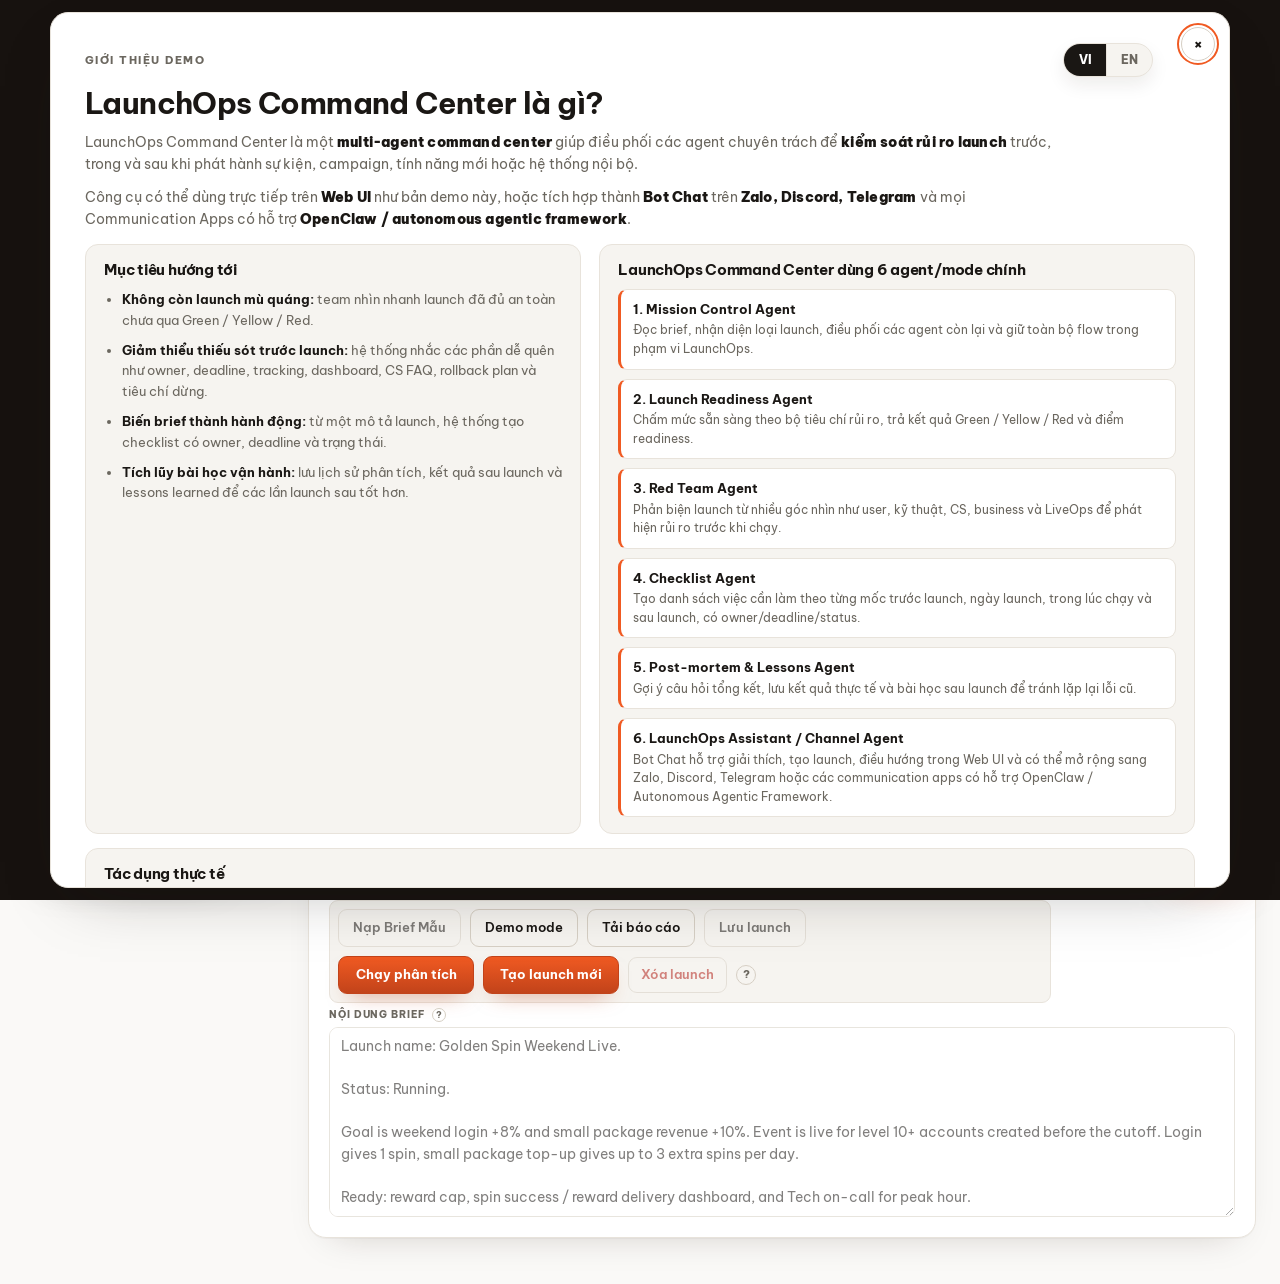
==== commit cb377aa6: "Fix intro modal bootstrap" ====
--- a/index.html
+++ b/index.html
@@ -7,8 +7,8 @@
   <link rel="preconnect" href="https://fonts.googleapis.com">
   <link rel="preconnect" href="https://fonts.gstatic.com" crossorigin>
   <link rel="stylesheet" href="https://fonts.googleapis.com/css2?family=Be+Vietnam+Pro:wght@400;500;600;700;800&display=swap">
-  <link rel="stylesheet" href="styles.css?v=fix-20260621a">
-  <link rel="stylesheet" href="friendly.css?v=fix-20260621a">
+  <link rel="stylesheet" href="styles.css?v=fix-20260621b">
+  <link rel="stylesheet" href="friendly.css?v=fix-20260621b">
 </head>
 <body class="ui-mode-pro">
   <section id="introModal" class="intro-modal" role="dialog" aria-modal="true" aria-labelledby="introTitle" aria-describedby="introSummary">
@@ -1319,9 +1319,9 @@
   </section>
   <button id="openCommunicationApps" class="comm-apps-launcher" type="button">Kết Nối Ứng Dụng Chat</button>
 
-  <script src="config.js?v=fix-20260621a"></script>
-  <script src="app.js?v=fix-20260621a"></script>
-  <script src="friendly-ui.js?v=fix-20260621a"></script>
-  <script src="i18n-clean.js?v=fix-20260621a"></script>
+  <script src="config.js?v=fix-20260621b"></script>
+  <script src="app.js?v=fix-20260621b"></script>
+  <script src="friendly-ui.js?v=fix-20260621b"></script>
+  <script src="i18n-clean.js?v=fix-20260621b"></script>
 </body>
 </html>
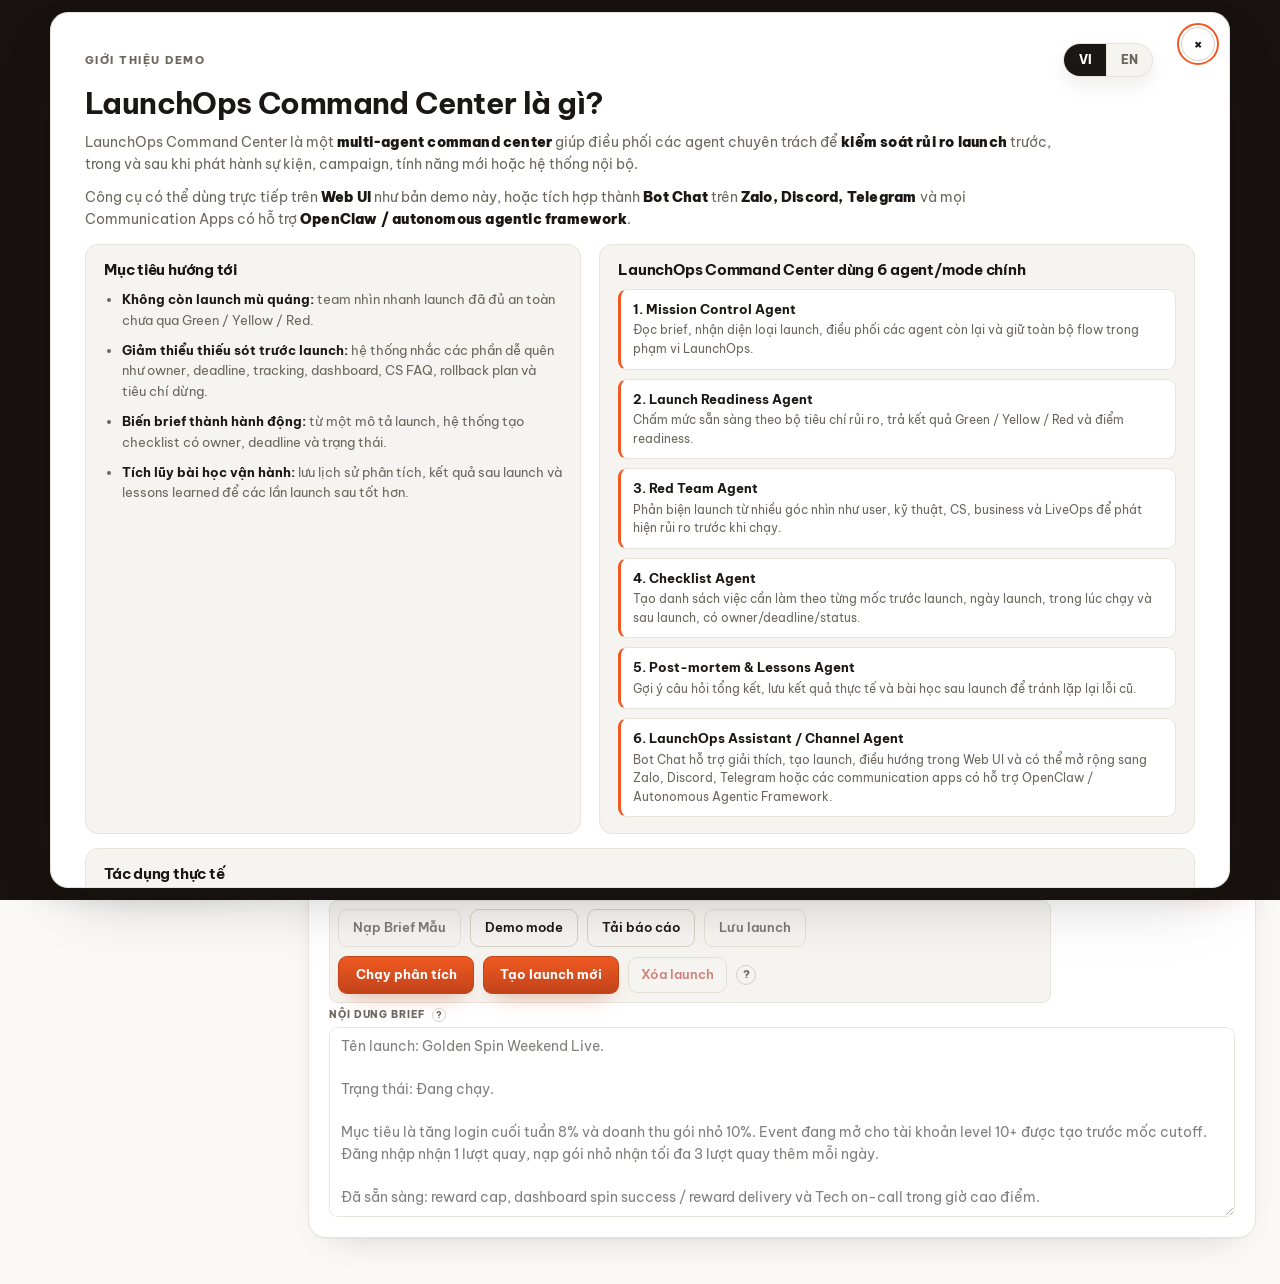
==== commit 19abea33: "Localize sample briefs and mode picker" ====
--- a/index.html
+++ b/index.html
@@ -7,8 +7,8 @@
   <link rel="preconnect" href="https://fonts.googleapis.com">
   <link rel="preconnect" href="https://fonts.gstatic.com" crossorigin>
   <link rel="stylesheet" href="https://fonts.googleapis.com/css2?family=Be+Vietnam+Pro:wght@400;500;600;700;800&display=swap">
-  <link rel="stylesheet" href="styles.css?v=fix-20260621b">
-  <link rel="stylesheet" href="friendly.css?v=fix-20260621b">
+  <link rel="stylesheet" href="styles.css?v=fix-20260621c">
+  <link rel="stylesheet" href="friendly.css?v=fix-20260621c">
 </head>
 <body class="ui-mode-pro">
   <section id="introModal" class="intro-modal" role="dialog" aria-modal="true" aria-labelledby="introTitle" aria-describedby="introSummary">
@@ -98,12 +98,12 @@
       <h2 id="productSelectTitle">Bạn đang vận hành sản phẩm nào?</h2>
       <p id="productSelectSubtitle">Mỗi sản phẩm có bộ phân loại và template riêng. Chọn một sản phẩm để vào LaunchOps Command Center.</p>
       <div class="product-mode-picker" aria-label="Choose LCC entry mode">
-        <span id="productModeLabel">Mode vao LCC</span>
+        <span id="productModeLabel">Mode vào LCC</span>
         <div class="product-mode-options" role="group" aria-label="Choose LCC entry mode">
           <button type="button" class="product-mode-option mode-btn" data-mode="friendly" aria-pressed="false">Friendly</button>
           <button type="button" class="product-mode-option mode-btn active" data-mode="pro" aria-pressed="true">Pro</button>
         </div>
-        <small id="productModeHint">LCC se nho mode ban dung gan nhat.</small>
+        <small id="productModeHint">LCC sẽ nhớ mode bạn dùng gần nhất.</small>
       </div>
       <div class="product-grid">
         <button type="button" class="product-card" data-product="demo">
@@ -1319,9 +1319,9 @@
   </section>
   <button id="openCommunicationApps" class="comm-apps-launcher" type="button">Kết Nối Ứng Dụng Chat</button>
 
-  <script src="config.js?v=fix-20260621b"></script>
-  <script src="app.js?v=fix-20260621b"></script>
-  <script src="friendly-ui.js?v=fix-20260621b"></script>
-  <script src="i18n-clean.js?v=fix-20260621b"></script>
+  <script src="config.js?v=fix-20260621c"></script>
+  <script src="app.js?v=fix-20260621c"></script>
+  <script src="friendly-ui.js?v=fix-20260621c"></script>
+  <script src="i18n-clean.js?v=fix-20260621c"></script>
 </body>
 </html>
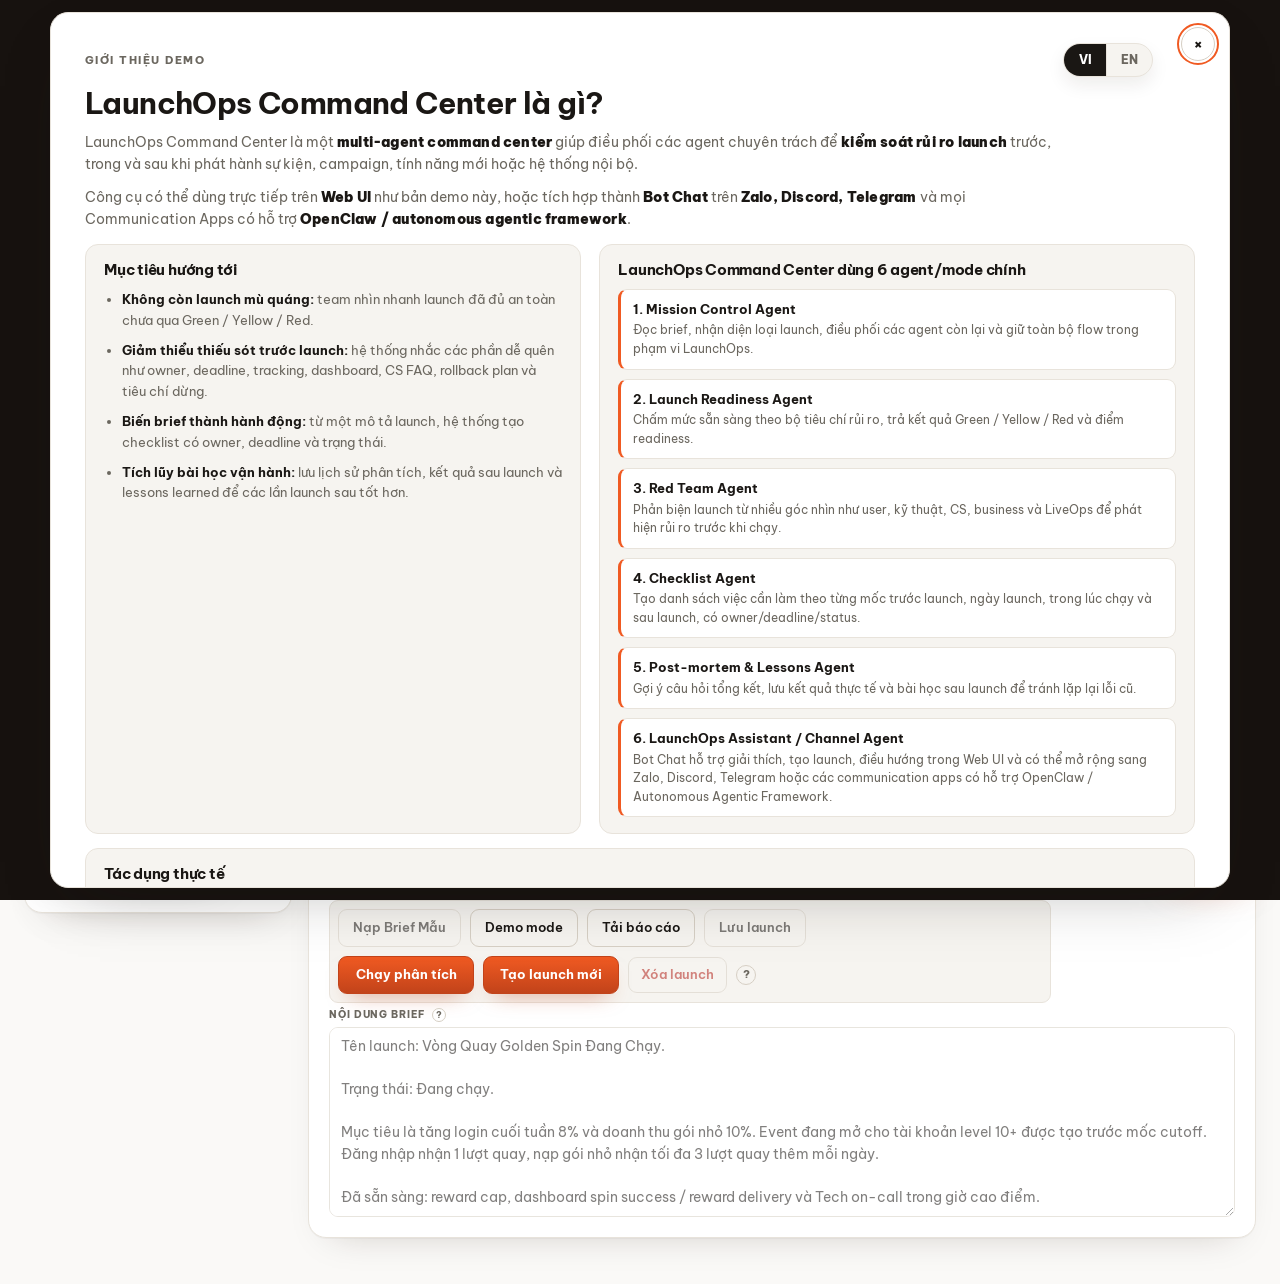
==== commit 4ee55256: "Localize sample launch names" ====
--- a/index.html
+++ b/index.html
@@ -7,8 +7,8 @@
   <link rel="preconnect" href="https://fonts.googleapis.com">
   <link rel="preconnect" href="https://fonts.gstatic.com" crossorigin>
   <link rel="stylesheet" href="https://fonts.googleapis.com/css2?family=Be+Vietnam+Pro:wght@400;500;600;700;800&display=swap">
-  <link rel="stylesheet" href="styles.css?v=fix-20260621c">
-  <link rel="stylesheet" href="friendly.css?v=fix-20260621c">
+  <link rel="stylesheet" href="styles.css?v=fix-20260621d">
+  <link rel="stylesheet" href="friendly.css?v=fix-20260621d">
 </head>
 <body class="ui-mode-pro">
   <section id="introModal" class="intro-modal" role="dialog" aria-modal="true" aria-labelledby="introTitle" aria-describedby="introSummary">
@@ -1319,9 +1319,9 @@
   </section>
   <button id="openCommunicationApps" class="comm-apps-launcher" type="button">Kết Nối Ứng Dụng Chat</button>
 
-  <script src="config.js?v=fix-20260621c"></script>
-  <script src="app.js?v=fix-20260621c"></script>
-  <script src="friendly-ui.js?v=fix-20260621c"></script>
-  <script src="i18n-clean.js?v=fix-20260621c"></script>
+  <script src="config.js?v=fix-20260621d"></script>
+  <script src="app.js?v=fix-20260621d"></script>
+  <script src="friendly-ui.js?v=fix-20260621d"></script>
+  <script src="i18n-clean.js?v=fix-20260621d"></script>
 </body>
 </html>
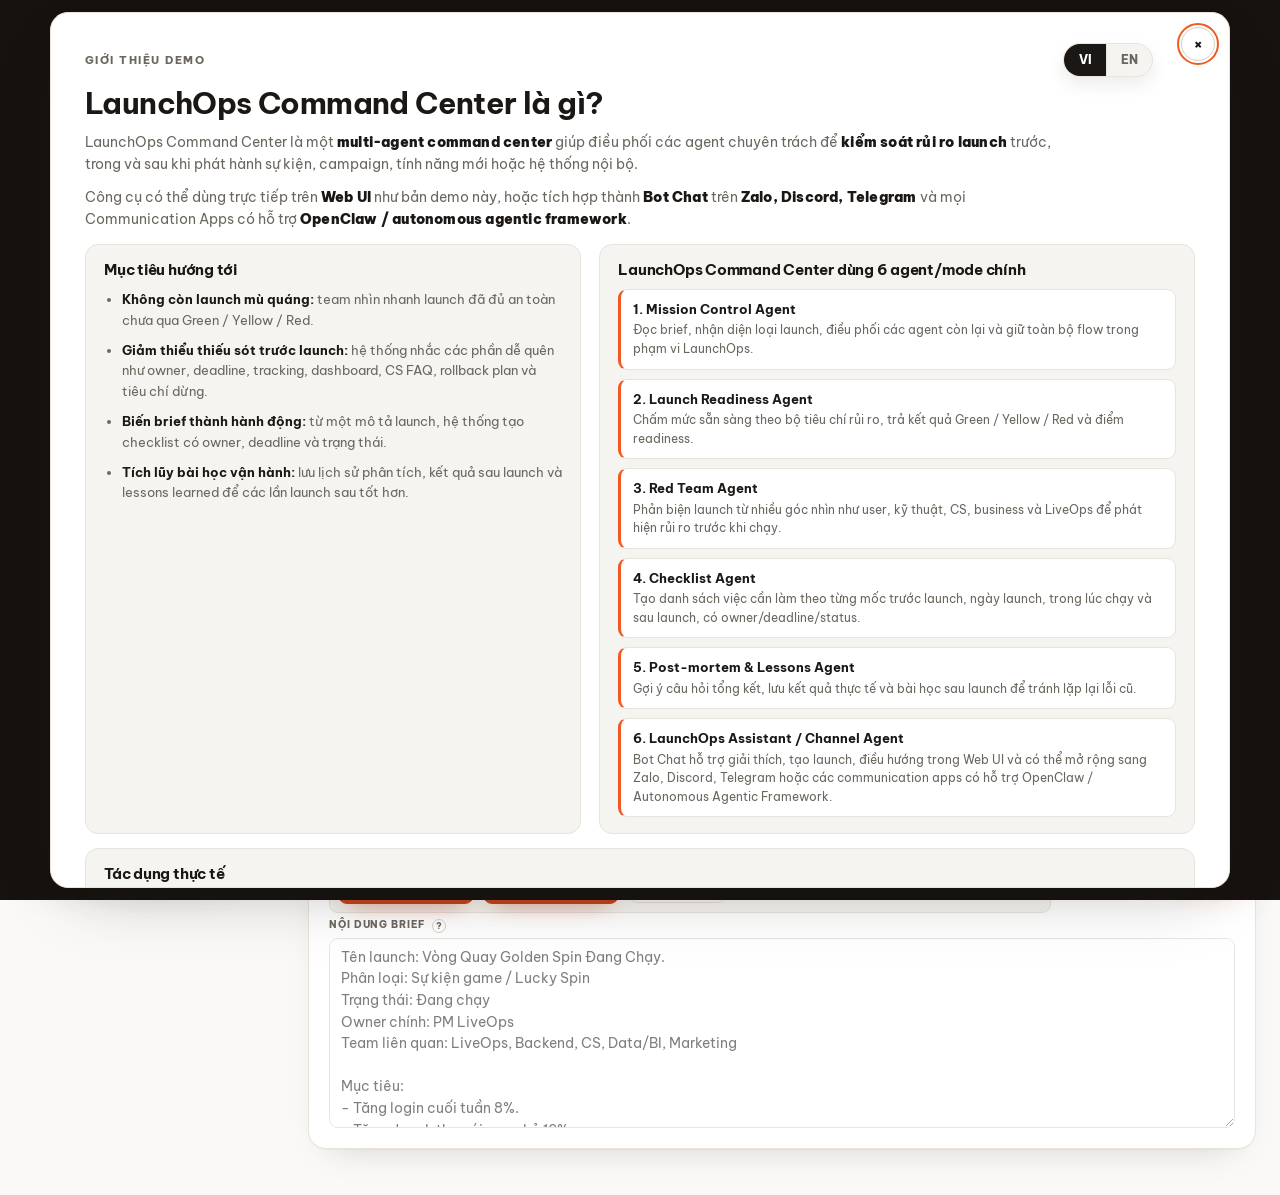
==== commit 88690274: "Polish demo samples and language output" ====
--- a/index.html
+++ b/index.html
@@ -7,8 +7,8 @@
   <link rel="preconnect" href="https://fonts.googleapis.com">
   <link rel="preconnect" href="https://fonts.gstatic.com" crossorigin>
   <link rel="stylesheet" href="https://fonts.googleapis.com/css2?family=Be+Vietnam+Pro:wght@400;500;600;700;800&display=swap">
-  <link rel="stylesheet" href="styles.css?v=fix-20260621d">
-  <link rel="stylesheet" href="friendly.css?v=fix-20260621d">
+  <link rel="stylesheet" href="styles.css?v=fix-20260622e">
+  <link rel="stylesheet" href="friendly.css?v=fix-20260622e">
 </head>
 <body class="ui-mode-pro">
   <section id="introModal" class="intro-modal" role="dialog" aria-modal="true" aria-labelledby="introTitle" aria-describedby="introSummary">
@@ -1319,9 +1319,9 @@
   </section>
   <button id="openCommunicationApps" class="comm-apps-launcher" type="button">Kết Nối Ứng Dụng Chat</button>
 
-  <script src="config.js?v=fix-20260621d"></script>
-  <script src="app.js?v=fix-20260621d"></script>
-  <script src="friendly-ui.js?v=fix-20260621d"></script>
-  <script src="i18n-clean.js?v=fix-20260621d"></script>
+  <script src="config.js?v=fix-20260622e"></script>
+  <script src="app.js?v=fix-20260622e"></script>
+  <script src="friendly-ui.js?v=fix-20260622e"></script>
+  <script src="i18n-clean.js?v=fix-20260622e"></script>
 </body>
 </html>
--- a/styles.css
+++ b/styles.css
@@ -268,9 +268,10 @@
 
 .topbar-marquee {
   position: relative;
-  flex: 1 1 auto;
-  min-width: 180px;
-  max-width: 680px;
+  flex: 0 1 clamp(280px, 26vw, 480px);
+  width: clamp(280px, 26vw, 480px);
+  min-width: 0;
+  max-width: 480px;
   overflow: hidden;
   padding: 7px 0;
   border: 1px solid rgba(255, 177, 119, 0.22);
@@ -325,9 +326,11 @@
 .topbar-actions {
   display: flex;
   align-items: center;
-  flex-wrap: wrap;
+  flex: 0 0 auto;
+  flex-wrap: nowrap;
   justify-content: flex-end;
   gap: 9px;
+  min-width: max-content;
 }
 
 .topbar-actions > button {
@@ -362,7 +365,8 @@
   display: inline-flex;
   align-items: center;
   gap: 7px;
-  max-width: 230px;
+  flex: 0 1 214px;
+  max-width: 214px;
   padding: 6px 11px;
   border: 1px solid var(--deep-line);
   border-radius: 999px;
@@ -371,6 +375,9 @@
   font-size: 11.5px;
   font-weight: 600;
   line-height: 1.25;
+  white-space: nowrap;
+  overflow: hidden;
+  text-overflow: ellipsis;
 }
 
 .sync-status::before {
@@ -4794,6 +4801,7 @@
   .topbar-marquee {
     order: 3;
     flex-basis: 100%;
+    width: 100%;
     max-width: none;
   }
 
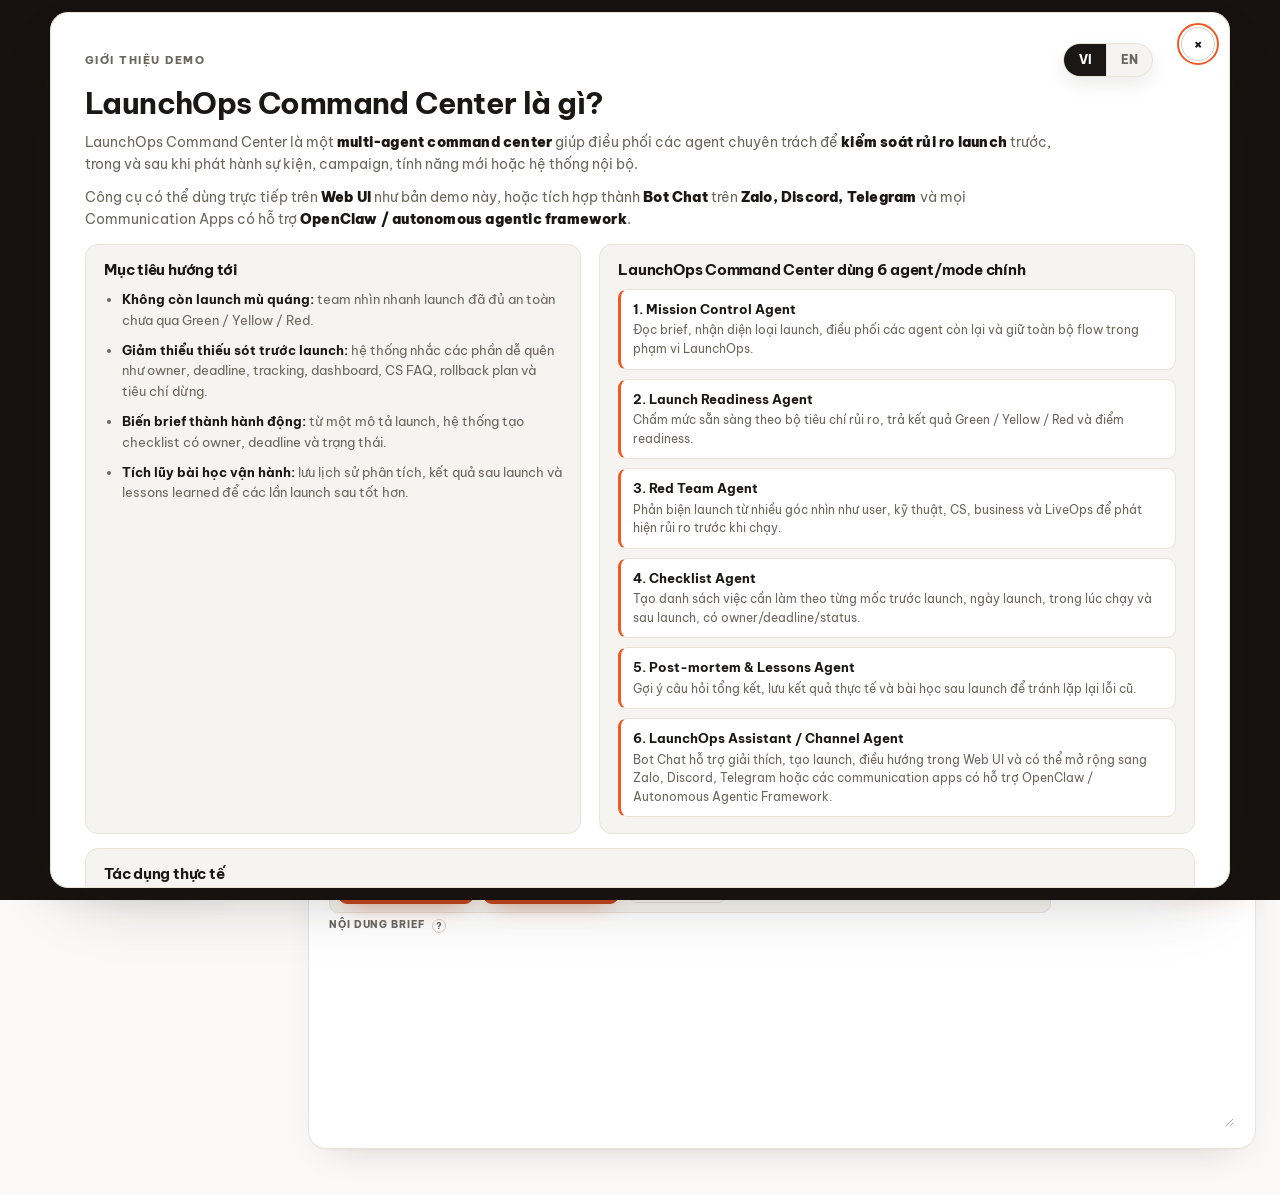
==== commit d9abaab2: "Polish onboarding and friendly config flow" ====
--- a/index.html
+++ b/index.html
@@ -7,8 +7,8 @@
   <link rel="preconnect" href="https://fonts.googleapis.com">
   <link rel="preconnect" href="https://fonts.gstatic.com" crossorigin>
   <link rel="stylesheet" href="https://fonts.googleapis.com/css2?family=Be+Vietnam+Pro:wght@400;500;600;700;800&display=swap">
-  <link rel="stylesheet" href="styles.css?v=fix-20260622e">
-  <link rel="stylesheet" href="friendly.css?v=fix-20260622e">
+  <link rel="stylesheet" href="styles.css?v=fix-20260622m">
+  <link rel="stylesheet" href="friendly.css?v=fix-20260622m">
 </head>
 <body class="ui-mode-pro">
   <section id="introModal" class="intro-modal" role="dialog" aria-modal="true" aria-labelledby="introTitle" aria-describedby="introSummary">
@@ -1319,9 +1319,27 @@
   </section>
   <button id="openCommunicationApps" class="comm-apps-launcher" type="button">Kết Nối Ứng Dụng Chat</button>
 
-  <script src="config.js?v=fix-20260622e"></script>
-  <script src="app.js?v=fix-20260622e"></script>
-  <script src="friendly-ui.js?v=fix-20260622e"></script>
-  <script src="i18n-clean.js?v=fix-20260622e"></script>
+  <section id="onboardingTutorial" class="onboarding-tutorial" aria-hidden="true">
+    <div class="onboarding-scrim"></div>
+    <div id="onboardingSpotlight" class="onboarding-spotlight" aria-hidden="true"></div>
+    <article id="onboardingCard" class="onboarding-card" role="dialog" aria-modal="true" aria-labelledby="onboardingTitle">
+      <span id="onboardingKicker" class="onboarding-kicker">Tutorial</span>
+      <h2 id="onboardingTitle">Tạo launch đầu tiên</h2>
+      <p id="onboardingBody">Đi theo vài bước ngắn để tạo launch, dán brief và chạy phân tích.</p>
+      <div id="onboardingProgress" class="onboarding-progress" aria-label="Tiến độ tutorial"></div>
+      <div class="onboarding-actions">
+        <button id="onboardingSkip" type="button">Bỏ qua</button>
+        <span>
+          <button id="onboardingPrev" type="button">Quay lại</button>
+          <button id="onboardingNext" class="primary" type="button">Tiếp</button>
+        </span>
+      </div>
+    </article>
+  </section>
+
+  <script src="config.js?v=fix-20260622m"></script>
+  <script src="app.js?v=fix-20260622m"></script>
+  <script src="friendly-ui.js?v=fix-20260622m"></script>
+  <script src="i18n-clean.js?v=fix-20260622m"></script>
 </body>
 </html>
--- a/styles.css
+++ b/styles.css
@@ -5500,3 +5500,141 @@
   color: #92400e;
   background: rgba(254, 243, 199, 0.8);
 }
+
+.onboarding-tutorial {
+  position: fixed;
+  inset: 0;
+  z-index: 2200;
+  display: none;
+  pointer-events: none;
+}
+
+.onboarding-tutorial.active {
+  display: block;
+  pointer-events: auto;
+}
+
+.onboarding-scrim {
+  position: absolute;
+  inset: 0;
+  background: rgba(16, 12, 10, 0.54);
+  backdrop-filter: blur(2px);
+}
+
+.onboarding-spotlight {
+  position: absolute;
+  left: var(--onboarding-x, 24px);
+  top: var(--onboarding-y, 84px);
+  width: var(--onboarding-w, 220px);
+  height: var(--onboarding-h, 64px);
+  border: 2px solid var(--accent);
+  border-radius: 12px;
+  box-shadow: 0 0 0 9999px rgba(16, 12, 10, 0.48), 0 18px 45px rgba(0, 0, 0, 0.22);
+  transition: left 0.18s ease, top 0.18s ease, width 0.18s ease, height 0.18s ease;
+  pointer-events: none;
+}
+
+.onboarding-card {
+  position: absolute;
+  left: var(--onboarding-card-x, 24px);
+  top: var(--onboarding-card-y, 140px);
+  width: min(380px, calc(100vw - 32px));
+  padding: 18px;
+  border: 1px solid rgba(229, 84, 37, 0.32);
+  border-radius: 8px;
+  background: var(--surface);
+  color: var(--text);
+  box-shadow: 0 24px 70px rgba(25, 20, 17, 0.28);
+  transition: left 0.18s ease, top 0.18s ease;
+}
+
+.onboarding-kicker {
+  display: block;
+  margin-bottom: 8px;
+  color: var(--accent);
+  font-size: 11px;
+  font-weight: 800;
+  letter-spacing: 0.08em;
+  text-transform: uppercase;
+}
+
+.onboarding-card h2 {
+  margin: 0 0 8px;
+  font-size: 22px;
+  line-height: 1.2;
+}
+
+.onboarding-card p {
+  margin: 0;
+  color: var(--muted);
+  font-size: 14px;
+  line-height: 1.55;
+}
+
+.onboarding-progress {
+  display: flex;
+  gap: 6px;
+  margin: 16px 0;
+}
+
+.onboarding-progress i {
+  display: block;
+  flex: 1;
+  height: 5px;
+  border-radius: 999px;
+  background: rgba(45, 39, 34, 0.14);
+}
+
+.onboarding-progress i.active {
+  background: var(--accent);
+}
+
+.onboarding-actions {
+  display: flex;
+  align-items: center;
+  justify-content: space-between;
+  gap: 12px;
+}
+
+.onboarding-actions span {
+  display: inline-flex;
+  gap: 8px;
+}
+
+.onboarding-actions button {
+  min-height: 38px;
+  padding: 0 14px;
+  border: 1px solid var(--line);
+  border-radius: 8px;
+  background: var(--surface);
+  color: var(--text);
+  font-weight: 800;
+}
+
+.onboarding-actions button.primary {
+  border-color: var(--accent);
+  background: var(--accent);
+  color: #fff;
+}
+
+.onboarding-actions button:disabled {
+  opacity: 0.45;
+  cursor: not-allowed;
+}
+
+body.onboarding-active {
+  overflow: hidden;
+}
+
+@media (max-width: 720px) {
+  .onboarding-card {
+    left: 16px !important;
+    right: 16px;
+    top: auto !important;
+    bottom: 16px;
+  }
+
+  .onboarding-spotlight {
+    border-radius: 10px;
+  }
+}
--- a/friendly.css
+++ b/friendly.css
@@ -471,8 +471,8 @@
   display:grid;
   grid-template-rows:auto minmax(360px,1fr) auto auto;
   gap:8px;
-  overflow:hidden;
-  padding-right:0;
+  overflow:auto;
+  padding-right:4px;
 }
 
 .friendly-viz-scene[data-step="4"]{
@@ -530,10 +530,10 @@
 .friendly-viz-miss-list{
   display:grid;
   gap:6px;
-  max-height:104px;
-  overflow-y:auto;
-  padding-right:2px;
-  scrollbar-gutter:stable;
+  max-height:none;
+  overflow:visible;
+  padding-right:0;
+  scrollbar-gutter:auto;
 }
 
 .friendly-viz-brief .friendly-viz-miss.is-empty{
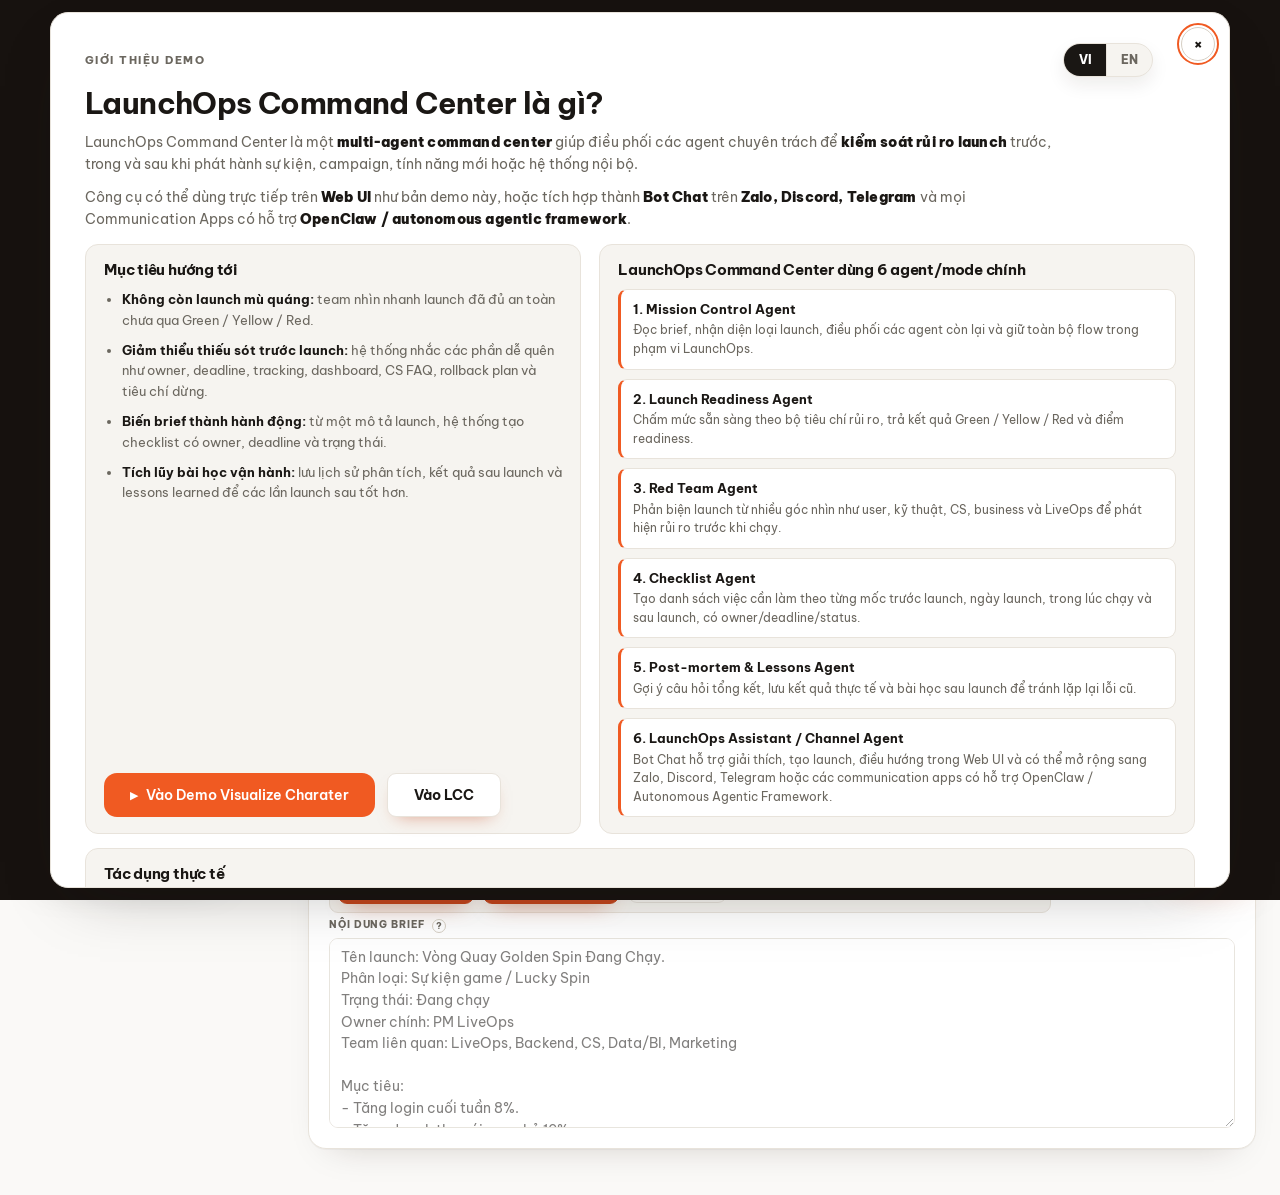
==== commit 7213402b: "Add /demo pixel office page with brief, AI analyze, and tabbed results" ====
--- a/index.html
+++ b/index.html
@@ -7,8 +7,9 @@
   <link rel="preconnect" href="https://fonts.googleapis.com">
   <link rel="preconnect" href="https://fonts.gstatic.com" crossorigin>
   <link rel="stylesheet" href="https://fonts.googleapis.com/css2?family=Be+Vietnam+Pro:wght@400;500;600;700;800&display=swap">
-  <link rel="stylesheet" href="styles.css?v=fix-20260622m">
-  <link rel="stylesheet" href="friendly.css?v=fix-20260622m">
+  <link rel="stylesheet" href="styles.css?v=fix-20260630n">
+  <link rel="stylesheet" href="friendly.css?v=fix-20260630n">
+  <link rel="stylesheet" href="theme-c.css?v=fix-20260630n">
 </head>
 <body class="ui-mode-pro">
   <section id="introModal" class="intro-modal" role="dialog" aria-modal="true" aria-labelledby="introTitle" aria-describedby="introSummary">
@@ -31,7 +32,7 @@
         </p>
 
         <div class="intro-grid">
-          <div class="intro-section">
+          <div class="intro-section intro-section--goals">
             <h3>Mục tiêu hướng tới</h3>
             <ul class="intro-list">
               <li><strong>Không còn launch mù quáng:</strong> team nhìn nhanh launch đã đủ an toàn chưa qua Green / Yellow / Red.</li>
@@ -39,6 +40,11 @@
               <li><strong>Biến brief thành hành động:</strong> từ một mô tả launch, hệ thống tạo checklist có owner, deadline và trạng thái.</li>
               <li><strong>Tích lũy bài học vận hành:</strong> lưu lịch sử phân tích, kết quả sau launch và lessons learned để các lần launch sau tốt hơn.</li>
             </ul>
+
+            <div class="intro-actions">
+              <button id="startGuidedDemo" class="intro-demo-cta" type="button">Vào Demo Visualize Charater</button>
+              <button id="enterDemoFromIntro" class="primary" type="button">Vào LCC</button>
+            </div>
           </div>
 
           <div class="intro-section">
@@ -77,10 +83,6 @@
           <p>
             LaunchOps Command Center giúp biến một launch brief còn mơ hồ thành quy trình vận hành rõ ràng: có điểm số, có rủi ro, có checklist, có owner và có bài học sau launch.
           </p>
-        </div>
-
-        <div class="intro-actions">
-          <button id="enterDemoFromIntro" class="primary" type="button">Vào demo</button>
         </div>
       </div>
     </div>
@@ -107,8 +109,8 @@
       </div>
       <div class="product-grid">
         <button type="button" class="product-card" data-product="demo">
-          <span class="product-badge" id="productDemoBadge">Demo</span>
-          <h3 id="productDemoTitle">Demo</h3>
+          <span class="product-badge" id="productDemoBadge">Đang Chạy</span>
+          <h3 id="productDemoTitle">Sản Phẩm Demo</h3>
           <p id="productDemoDesc">Bản demo dùng chung — đầy đủ phân loại mẫu (game event, marketing, feature release...).</p>
           <span class="product-cta" id="productDemoCta">Vào →</span>
         </button>
@@ -1337,9 +1339,10 @@
     </article>
   </section>
 
-  <script src="config.js?v=fix-20260622m"></script>
-  <script src="app.js?v=fix-20260622m"></script>
-  <script src="friendly-ui.js?v=fix-20260622m"></script>
-  <script src="i18n-clean.js?v=fix-20260622m"></script>
+  <script src="config.js?v=fix-20260630n"></script>
+  <script src="app.js?v=fix-20260630n"></script>
+  <script src="friendly-ui.js?v=fix-20260630n"></script>
+  <script src="i18n-clean.js?v=fix-20260630n"></script>
+  <script src="guided-demo.js?v=fix-20260630n"></script>
 </body>
 </html>
--- a/styles.css
+++ b/styles.css
@@ -947,10 +947,23 @@
   line-height: 1.55;
 }
 
+.intro-section--goals {
+  display: flex;
+  flex-direction: column;
+}
+
+.intro-section--goals .intro-actions {
+  margin-top: auto;
+  padding-top: 18px;
+  justify-content: flex-start;
+}
+
 .intro-actions {
   display: flex;
   justify-content: flex-end;
+  gap: 12px;
   margin-top: 16px;
+  flex-wrap: wrap;
 }
 
 .intro-actions button {
--- a/theme-c.css
+++ b/theme-c.css
@@ -0,0 +1,81 @@
+/* theme-c.css - Chi phuc vu MAN DEMO RIENG (standalone) + nut "Bat dau demo" tren intro.
+   KHONG restyle web cu. Tat ca scope trong .lcc-demo / .intro-demo-cta. */
+
+/* ----- Nut "Bat dau demo co huong dan" them vao intro cu ----- */
+.intro-demo-cta{
+  font-family:inherit;border:none;cursor:pointer;
+  background:var(--accent);color:#fff;font-weight:600;font-size:15px;
+  border-radius:var(--radius-md,13px);padding:12px 20px;
+  display:inline-flex;align-items:center;gap:8px;
+}
+.intro-demo-cta:hover{background:var(--accent-strong);}
+.intro-demo-cta::before{content:"\25B6";font-size:11px;}
+.intro-actions #enterDemoFromIntro{
+  background:var(--surface);color:var(--ink);border:1px solid var(--line);
+}
+
+/* ----- Reusable mascot (placeholder - Human se thay hinh sau) ----- */
+.lcc-mascot-wrap{display:flex;align-items:center;justify-content:center;border-radius:50%;background:var(--accent-soft);flex:0 0 auto;}
+.lcc-mascot{display:block;width:100%;height:auto;}
+.lcc-mascot .lcc-m-mouth{display:none;}
+.lcc-mascot .lcc-m-happy{display:inline;}
+[data-mascot="idle"] .lcc-m-mouth,[data-mascot="thinking"] .lcc-m-mouth{display:none;}
+[data-mascot="idle"] .lcc-m-flat,[data-mascot="thinking"] .lcc-m-flat{display:inline;}
+[data-mascot="green"] .lcc-m-mouth{display:none;}[data-mascot="green"] .lcc-m-happy{display:inline;}
+[data-mascot="yellow"] .lcc-m-mouth{display:none;}[data-mascot="yellow"] .lcc-m-warn{display:inline;}
+[data-mascot="red"] .lcc-m-mouth{display:none;}[data-mascot="red"] .lcc-m-alert{display:inline;}
+
+/* ----- Buttons ----- */
+.lcc-btn{font-family:inherit;border:none;border-radius:12px;padding:12px 18px;font-size:14px;font-weight:600;cursor:pointer;display:inline-flex;align-items:center;gap:8px;transition:background .12s,transform .12s;}
+.lcc-btn:active{transform:scale(.98);}
+.lcc-btn--primary{background:var(--accent);color:#fff;}
+.lcc-btn--primary:hover{background:var(--accent-strong);}
+.lcc-btn--ghost{background:var(--surface);color:var(--ink);border:1px solid var(--line);}
+.lcc-btn--ghost:hover{border-color:var(--line-strong);}
+.lcc-btn:disabled{opacity:.5;cursor:default;}
+.lcc-ico{width:18px;height:18px;flex:0 0 auto;}
+
+/* ----- Standalone demo overlay ----- */
+.lcc-demo{position:fixed;inset:0;z-index:120;display:none;background:rgba(22,18,16,.5);padding:24px;overflow:auto;}
+.lcc-demo.is-on{display:flex;align-items:flex-start;justify-content:center;}
+.lcc-demo-screen{background:var(--bg,#faf9f7);border:1px solid var(--line);border-radius:18px;width:100%;max-width:940px;margin:auto;overflow:hidden;box-shadow:0 30px 70px -30px rgba(26,23,20,.5);font-family:var(--font-main);color:var(--ink);}
+.lcc-demo-bar{display:flex;align-items:center;gap:11px;padding:13px 20px;background:var(--surface);border-bottom:1px solid var(--line);flex-wrap:wrap;}
+.lcc-demo-tag{display:inline-flex;align-items:center;gap:7px;font-size:12.5px;font-weight:600;color:var(--accent-strong);background:var(--accent-soft);padding:5px 11px;border-radius:20px;}
+.lcc-demo-sub{font-size:12.5px;color:var(--muted);}
+.lcc-demo-dots{margin-left:auto;display:flex;gap:6px;align-items:center;}
+.lcc-demo-dot{width:9px;height:9px;border-radius:50%;background:#e3ddd3;transition:width .2s,background .2s;}
+.lcc-demo-dot.on{background:var(--accent);width:22px;border-radius:6px;}
+.lcc-demo-exit{margin-left:8px;border:none;background:transparent;color:var(--muted);font-size:13px;cursor:pointer;display:inline-flex;align-items:center;gap:5px;}
+.lcc-demo-body{display:grid;grid-template-columns:0.82fr 1.18fr;gap:18px;padding:22px;}
+.lcc-demo-guide{display:flex;flex-direction:column;align-items:center;text-align:center;gap:12px;}
+.lcc-demo-stage{min-height:240px;}
+.lcc-demo-card{background:var(--surface);border:1px solid var(--line);border-radius:14px;padding:15px 17px;}
+.lcc-demo-card + .lcc-demo-card{margin-top:10px;}
+.lcc-demo-kick{font-size:12px;color:var(--muted);font-weight:600;margin-bottom:7px;}
+.lcc-demo-nav{display:flex;align-items:center;justify-content:space-between;gap:12px;padding:14px 20px;border-top:1px solid var(--line);background:var(--surface);}
+.lcc-demo-hint{font-size:12px;color:var(--muted-2);text-align:center;}
+.lcc-demo-gaugewrap{display:flex;align-items:center;gap:18px;flex-wrap:wrap;}
+.lcc-badge{display:inline-flex;align-items:center;gap:7px;font-weight:600;font-size:13px;padding:6px 13px;border-radius:20px;}
+.lcc-badge--yellow{background:var(--yellow-soft);color:var(--yellow);}
+.lcc-badge--green{background:var(--green-soft);color:var(--green);}
+.lcc-badge--red{background:var(--red-soft);color:var(--red);}
+.lcc-chip-warn{display:flex;align-items:center;gap:8px;background:var(--yellow-soft);border:1px solid rgba(154,103,0,.25);border-radius:11px;padding:9px 12px;font-size:13px;color:#6b4e00;}
+.lcc-chip-warn + .lcc-chip-warn{margin-top:7px;}
+.lcc-persona{display:flex;gap:10px;padding:11px 13px;border:1px solid var(--line);border-radius:12px;background:var(--surface);}
+.lcc-persona + .lcc-persona{margin-top:9px;}
+.lcc-persona-ic{width:34px;height:34px;border-radius:9px;background:var(--accent-soft);color:var(--accent-strong);display:flex;align-items:center;justify-content:center;flex:0 0 auto;font-weight:700;}
+.lcc-task{display:flex;align-items:flex-start;gap:10px;padding:10px 0;border-bottom:1px solid var(--line);font-size:13.5px;}
+.lcc-task:last-child{border-bottom:none;}
+.lcc-task-box{width:18px;height:18px;border-radius:5px;border:2px solid var(--accent);flex:0 0 auto;margin-top:2px;}
+.lcc-task-meta{font-size:12px;color:var(--muted);margin-top:2px;}
+.lcc-dot{width:10px;height:10px;border-radius:50%;display:inline-block;flex:0 0 auto;}
+.lcc-dot--green{background:var(--green);}
+.lcc-dot--yellow{background:#e0a400;}
+.lcc-dot--red{background:var(--red);}
+.lcc-demo-bubble{background:var(--surface);border:1px solid var(--line);border-radius:14px;padding:12px 14px;font-size:13.5px;line-height:1.55;text-align:left;}
+.lcc-spin{width:30px;height:30px;border:3px solid var(--accent-soft);border-top-color:var(--accent);border-radius:50%;animation:lccSpin .8s linear infinite;}
+@keyframes lccSpin{to{transform:rotate(360deg);}}
+@keyframes lccFadeIn{from{opacity:0;transform:translateY(8px);}to{opacity:1;transform:translateY(0);}}
+.lcc-demo.is-on .lcc-demo-screen{animation:lccFadeIn .24s var(--ease,ease);}
+@media (max-width:760px){.lcc-demo-body{grid-template-columns:1fr;}}
+@media (prefers-reduced-motion:reduce){.lcc-demo.is-on .lcc-demo-screen,.lcc-spin{animation:none;}}
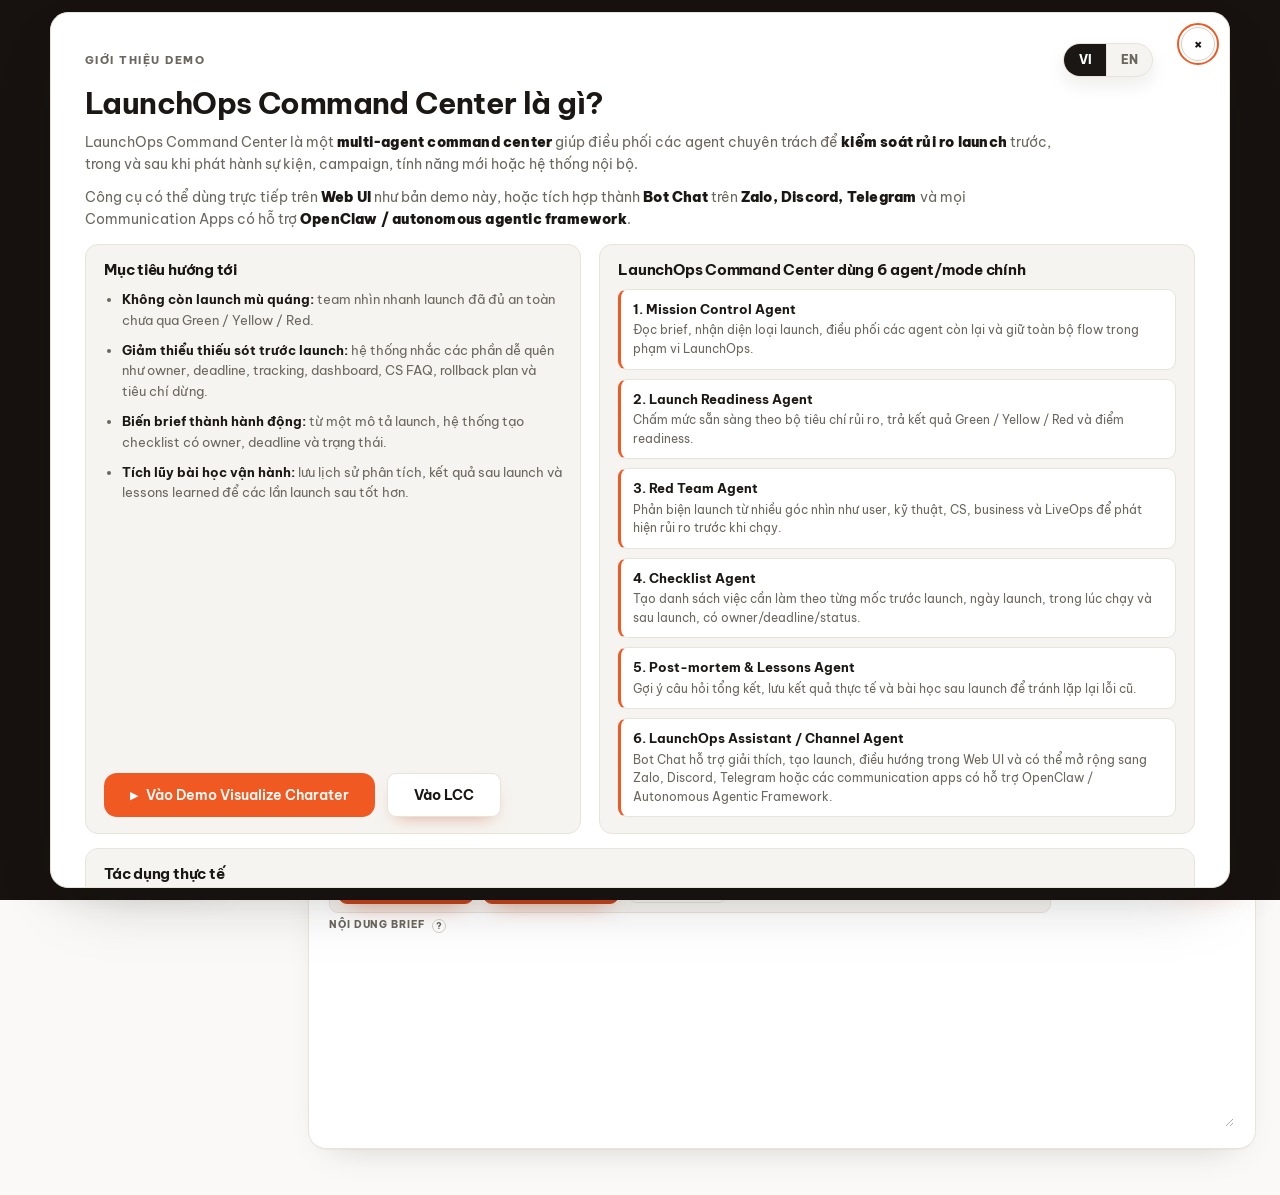
==== commit 9f735ba6: "Polish demo brief and sample flow" ====
--- a/index.html
+++ b/index.html
@@ -7,9 +7,9 @@
   <link rel="preconnect" href="https://fonts.googleapis.com">
   <link rel="preconnect" href="https://fonts.gstatic.com" crossorigin>
   <link rel="stylesheet" href="https://fonts.googleapis.com/css2?family=Be+Vietnam+Pro:wght@400;500;600;700;800&display=swap">
-  <link rel="stylesheet" href="styles.css?v=fix-20260630n">
-  <link rel="stylesheet" href="friendly.css?v=fix-20260630n">
-  <link rel="stylesheet" href="theme-c.css?v=fix-20260630n">
+  <link rel="stylesheet" href="styles.css?v=fix-20260702f">
+  <link rel="stylesheet" href="friendly.css?v=fix-20260702f">
+  <link rel="stylesheet" href="theme-c.css?v=fix-20260702f">
 </head>
 <body class="ui-mode-pro">
   <section id="introModal" class="intro-modal" role="dialog" aria-modal="true" aria-labelledby="introTitle" aria-describedby="introSummary">
@@ -1339,10 +1339,10 @@
     </article>
   </section>
 
-  <script src="config.js?v=fix-20260630n"></script>
-  <script src="app.js?v=fix-20260630n"></script>
-  <script src="friendly-ui.js?v=fix-20260630n"></script>
-  <script src="i18n-clean.js?v=fix-20260630n"></script>
-  <script src="guided-demo.js?v=fix-20260630n"></script>
+  <script src="config.js?v=fix-20260702f"></script>
+  <script src="app.js?v=fix-20260702f"></script>
+  <script src="friendly-ui.js?v=fix-20260702f"></script>
+  <script src="i18n-clean.js?v=fix-20260702f"></script>
+  <script src="guided-demo.js?v=fix-20260702f"></script>
 </body>
 </html>
